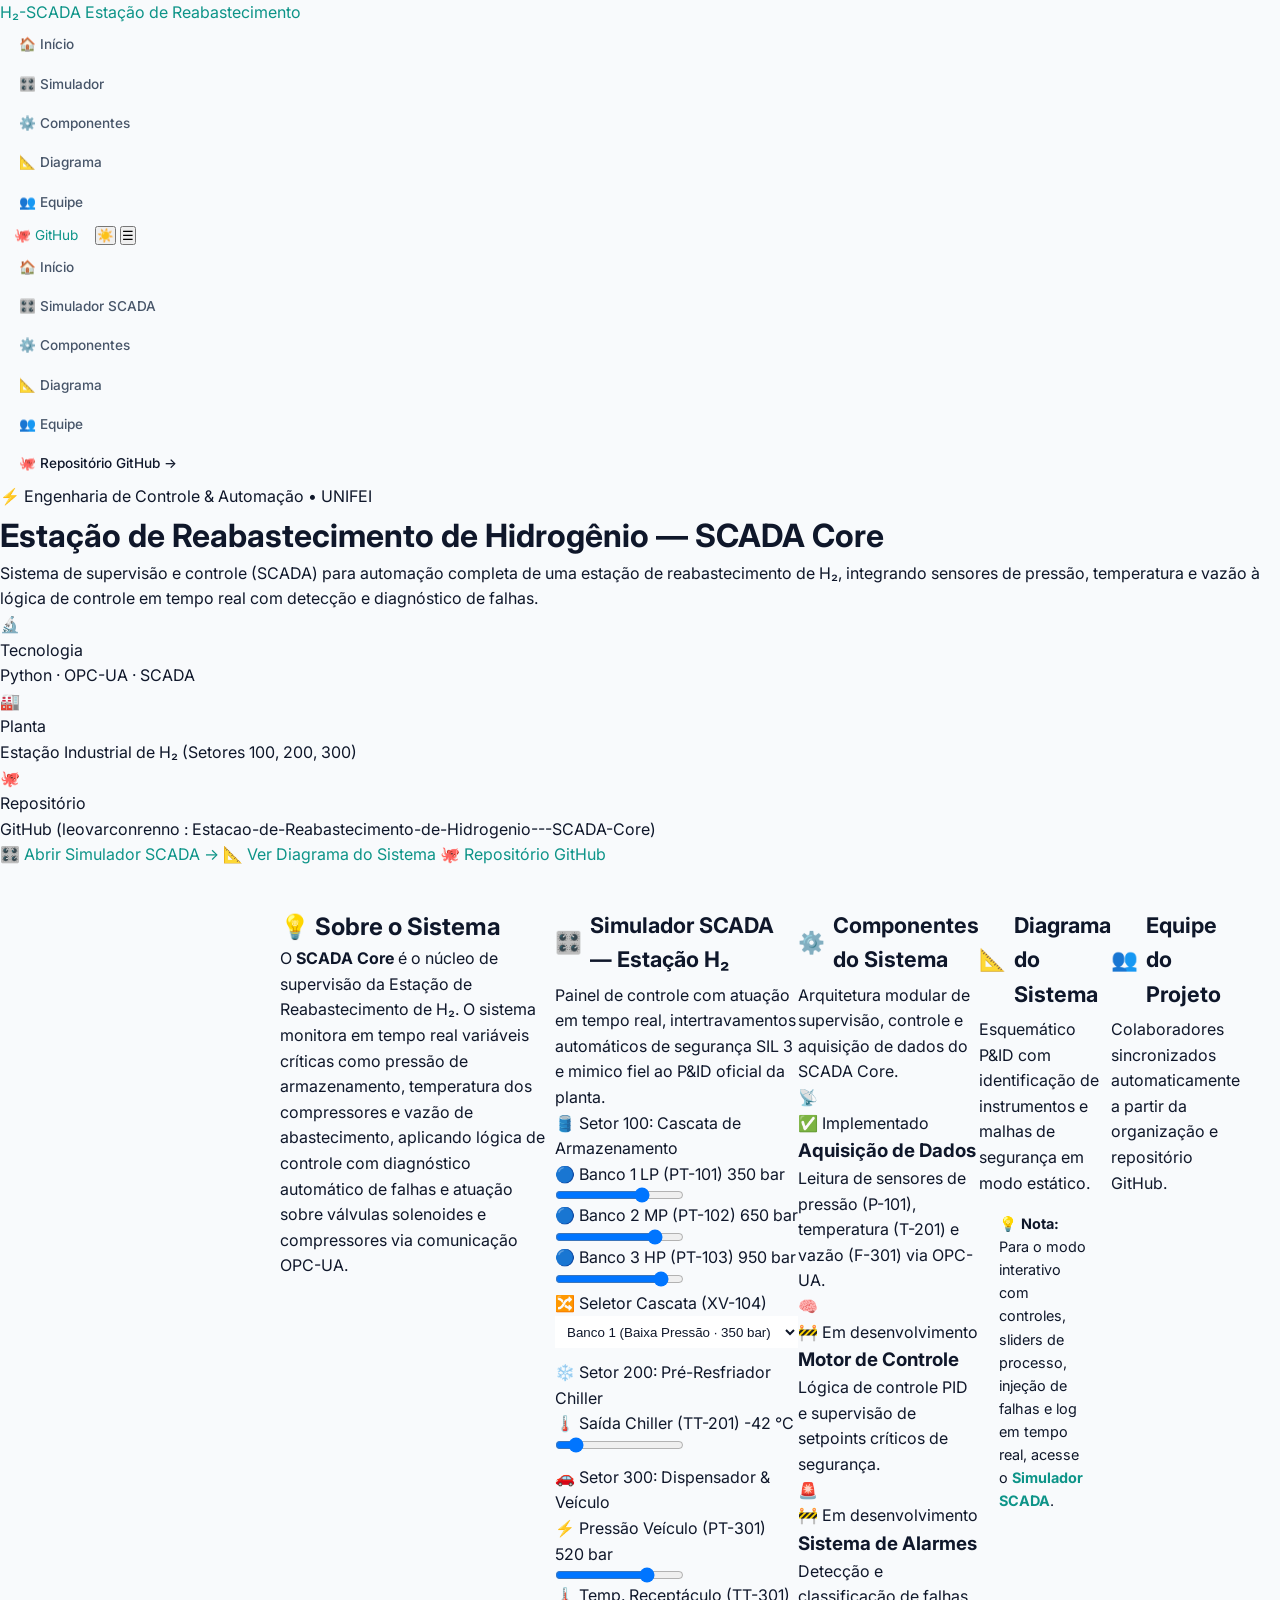
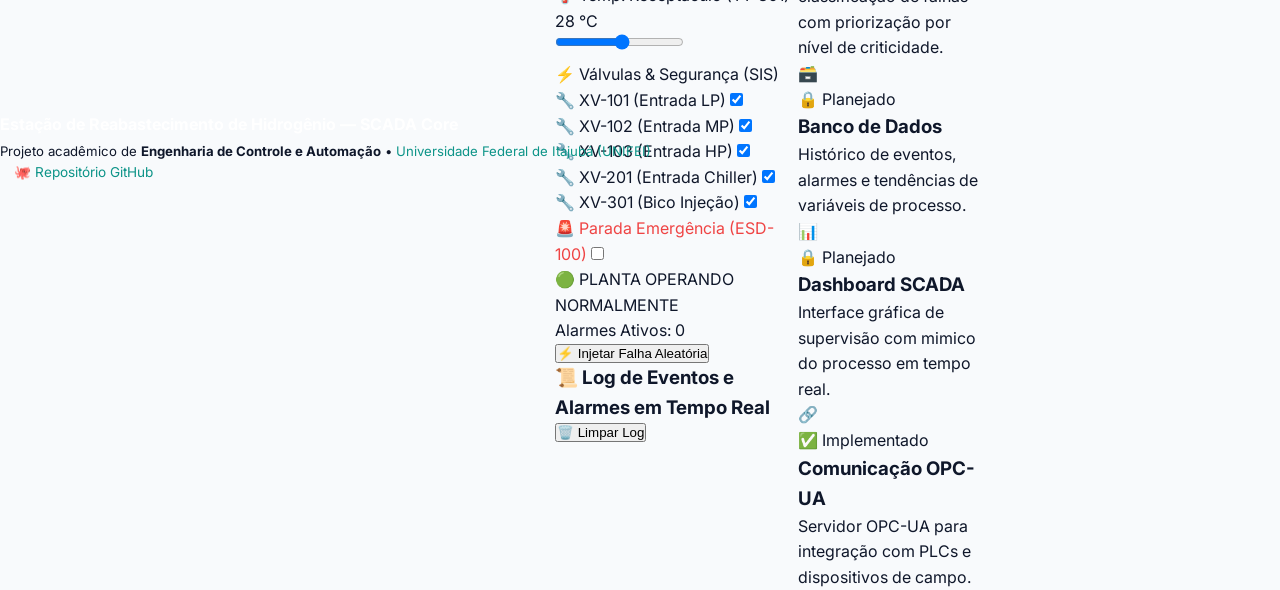
==== index.html @ e542b9d0 "doc para assets" ====
<!assetsTYPE html>
<html lang="pt-BR" data-theme="dark">
<head>
  <meta charset="UTF-8">
  <meta name="viewport" content="width=device-width, initial-scale=1.0">
  <meta name="description" content="Estação de Reabastecimento de Hidrogênio — SCADA Core. Sistema de supervisão e controle em tempo real para automação de plantas industriais de H₂. Engenharia de Controle e Automação • UNIFEI.">
  <meta name="author" content="Automatica-Reabastecimento-H2-SCADA">
  <meta property="og:title" content="Estação de Reabastecimento de Hidrogênio — SCADA Core">
  <meta property="og:description" content="Landing page e simulador interativo SCADA Core para Estação de Reabastecimento de H₂. UNIFEI.">
  <meta property="og:type" content="website">
  <link rel="icon" type="image/x-icon" href="assets/images/favicon.ico">

  <title>Estação de Reabastecimento de Hidrogênio — SCADA Core</title>

  <!-- Google Fonts: Inter & JetBrains Mono -->
  <link rel="preconnect" href="https://fonts.googleapis.com">
  <link rel="preconnect" href="https://fonts.gstatic.com" crossorigin>
  <link href="https://fonts.googleapis.com/css2?family=Inter:wght@400;500;600;700;800&family=JetBrains+Mono:wght@400;500;600;700;800&display=swap" rel="stylesheet">

  <!-- Folha de Estilos Customizada -->
  <link rel="stylesheet" href="assets/css/styles.css">
</head>
<body>

  <!-- ====================================================================
       1. NAVBAR
       ==================================================================== -->
  <nav class="navbar" role="navigation" aria-label="Navegação Principal">
    <div class="container nav-container">
      
      <!-- Marca / Logo -->
      <a href="#hero" class="nav-brand">
        <span class="scada-badge">H₂-SCADA</span>
        <span class="nav-brand-title">Estação de Reabastecimento</span>
      </a>

      <!-- Links de Navegação Desktop -->
      <ul class="nav-links">
        <li><a href="#hero" class="nav-link">🏠 Início</a></li>
        <li><a href="#simulador" class="nav-link">🎛️ Simulador</a></li>
        <li><a href="#componentes" class="nav-link">⚙️ Componentes</a></li>
        <li><a href="#diagrama" class="nav-link">📐 Diagrama</a></li>
        <li><a href="#equipe" class="nav-link">👥 Equipe</a></li>
      </ul>

      <!-- Ações: Link GitHub + Toggle Tema + Botão Mobile -->
      <div class="nav-actions">
        <a href="https://github.com/leovarconrenno/Estacao-de-Reabastecimento-de-Hidrogenio---SCADA-Core" target="_blank" rel="noopener noreferrer" class="btn btn-outline" style="padding: 0.4rem 0.85rem; font-size: 0.85rem;" title="Repositório no GitHub">
          🐙 GitHub
        </a>
        <button class="theme-toggle" type="button" aria-label="Alternar tema claro/escuro">☀️</button>
        <button class="hamburger-btn" id="hamburger-btn" type="button" aria-label="Menu mobile" aria-expanded="false">☰</button>
      </div>

    </div>

    <!-- Menu Dropdown Mobile -->
    <div class="mobile-nav-menu" id="mobile-nav-menu">
      <a href="#hero" class="nav-link">🏠 Início</a>
      <a href="#simulador" class="nav-link">🎛️ Simulador SCADA</a>
      <a href="#componentes" class="nav-link">⚙️ Componentes</a>
      <a href="#diagrama" class="nav-link">📐 Diagrama</a>
      <a href="#equipe" class="nav-link">👥 Equipe</a>
      <a href="https://github.com/leovarconrenno/Estacao-de-Reabastecimento-de-Hidrogenio---SCADA-Core" target="_blank" rel="noopener noreferrer" class="nav-link" style="color: var(--primary-light);">
        🐙 Repositório GitHub &rarr;
      </a>
    </div>
  </nav>


  <!-- ====================================================================
       2. HERO SECTION
       ==================================================================== -->
  <header class="hero-section" id="hero">
    <div class="container hero-container">
      
      <div class="hero-tagline">
        <span>⚡</span> Engenharia de Controle &amp; Automação • UNIFEI
      </div>

      <h1 class="hero-title">Estação de Reabastecimento de Hidrogênio — SCADA Core</h1>

      <p class="hero-subtitle">
        Sistema de supervisão e controle (SCADA) para automação completa de uma estação de reabastecimento de H₂, integrando sensores de pressão, temperatura e vazão à lógica de controle em tempo real com detecção e diagnóstico de falhas.
      </p>

      <!-- Meta-Items do Projeto -->
      <div class="hero-meta">
        <div class="meta-item">
          <span class="meta-icon">🔬</span>
          <div>
            <div class="meta-label">Tecnologia</div>
            <div class="meta-value">Python · OPC-UA · SCADA</div>
          </div>
        </div>

        <div class="meta-item">
          <span class="meta-icon">🏭</span>
          <div>
            <div class="meta-label">Planta</div>
            <div class="meta-value">Estação Industrial de H₂ (Setores 100, 200, 300)</div>
          </div>
        </div>

        <div class="meta-item">
          <span class="meta-icon">🐙</span>
          <div>
            <div class="meta-label">Repositório</div>
            <div class="meta-value">GitHub (leovarconrenno : Estacao-de-Reabastecimento-de-Hidrogenio---SCADA-Core)</div>
          </div>
        </div>
      </div>

      <!-- Botões de Ação -->
      <div class="hero-actions">
        <a href="#simulador" class="btn btn-primary">
          🎛️ Abrir Simulador SCADA &rarr;
        </a>
        <a href="#diagrama" class="btn btn-outline">
          📐 Ver Diagrama do Sistema
        </a>
        <a href="https://github.com/leovarconrenno/Estacao-de-Reabastecimento-de-Hidrogenio---SCADA-Core" target="_blank" rel="noopener noreferrer" class="btn btn-outline">
          🐙 Repositório GitHub
        </a>
      </div>

    </div>
  </header>


  <!-- ====================================================================
       3. MAIN CONTENT
       ==================================================================== -->
  <main class="container main-content" role="main">

    <!-- SEÇÃO 1: CALLOUT DE VISÃO GERAL -->
    <section class="callout callout-info">
      <h2 class="callout-title">
        <span>💡</span> Sobre o Sistema
      </h2>
      <p class="callout-text">
        O <strong>SCADA Core</strong> é o núcleo de supervisão da Estação de Reabastecimento de H₂. O sistema monitora em tempo real variáveis críticas como pressão de armazenamento, temperatura dos compressores e vazão de abastecimento, aplicando lógica de controle com diagnóstico automático de falhas e atuação sobre válvulas solenoides e compressores via comunicação OPC-UA.
      </p>
    </section>


    <!-- SEÇÃO 2: SIMULADOR SCADA INTERATIVO -->
    <section id="simulador" class="simulator-section">
      <div class="section-header">
        <h2 class="section-title">
          <span>🎛️</span> Simulador SCADA — Estação H₂
        </h2>
        <p class="section-subtitle">
          Painel de controle com atuação em tempo real, intertravamentos automáticos de segurança SIL 3 e mimico fiel ao P&amp;ID oficial da planta.
        </p>
      </div>

      <div class="simulator-card">
        <div class="simulator-layout">

          <!-- Painel Esquerdo: Controles & Sliders -->
          <div class="sim-controls">
            
            <!-- Grupo: Setor 100 - Armazenamento -->
            <div class="sim-group-title">🛢️ Setor 100: Cascata de Armazenamento</div>

            <!-- Slider PT-101 -->
            <div class="slider-group">
              <div class="slider-header">
                <span>🔵 Banco 1 LP (PT-101)</span>
                <span class="slider-val-badge val-normal" id="val-badge-pt101">350 bar</span>
              </div>
              <input type="range" min="0" max="500" value="350" class="custom-range" id="slider-pt101" aria-label="Pressão PT-101">
            </div>

            <!-- Slider PT-102 -->
            <div class="slider-group">
              <div class="slider-header">
                <span>🔵 Banco 2 MP (PT-102)</span>
                <span class="slider-val-badge val-normal" id="val-badge-pt102">650 bar</span>
              </div>
              <input type="range" min="0" max="800" value="650" class="custom-range" id="slider-pt102" aria-label="Pressão PT-102">
            </div>

            <!-- Slider PT-103 -->
            <div class="slider-group">
              <div class="slider-header">
                <span>🔵 Banco 3 HP (PT-103)</span>
                <span class="slider-val-badge val-normal" id="val-badge-pt103">950 bar</span>
              </div>
              <input type="range" min="0" max="1100" value="950" class="custom-range" id="slider-pt103" aria-label="Pressão PT-103">
            </div>

            <!-- Seletor de Cascata XV-104 -->
            <div class="slider-group" style="margin-top: 0.25rem;">
              <div class="slider-header">
                <span>🔀 Seletor Cascata (XV-104)</span>
              </div>
              <select id="select-cascade" class="custom-range" style="height: 32px; padding: 0 0.5rem; background: var(--bg-card); color: var(--text-main); border: 1px solid var(--border-color); border-radius: var(--radius-sm);">
                <option value="LP">Banco 1 (Baixa Pressão · 350 bar)</option>
                <option value="MP">Banco 2 (Média Pressão · 700 bar)</option>
                <option value="HP">Banco 3 (Alta Pressão · 1000 bar)</option>
              </select>
            </div>

            <!-- Grupo: Setor 200 - Condicionamento -->
            <div class="sim-group-title" style="margin-top: 0.75rem;">❄️ Setor 200: Pré-Resfriador Chiller</div>

            <div class="slider-group">
              <div class="slider-header">
                <span>🌡️ Saída Chiller (TT-201)</span>
                <span class="slider-val-badge val-normal" id="val-badge-tt201">-42 °C</span>
              </div>
              <input type="range" min="-50" max="20" value="-42" class="custom-range" id="slider-tt201" aria-label="Temperatura TT-201">
            </div>

            <!-- Grupo: Setor 300 - Dispensador e Veículo -->
            <div class="sim-group-title" style="margin-top: 0.75rem;">🚗 Setor 300: Dispensador &amp; Veículo</div>

            <div class="slider-group">
              <div class="slider-header">
                <span>⚡ Pressão Veículo (PT-301)</span>
                <span class="slider-val-badge" id="val-badge-pt301">520 bar</span>
              </div>
              <input type="range" min="0" max="700" value="520" class="custom-range" id="slider-pt301" aria-label="Pressão PT-301">
            </div>

            <div class="slider-group">
              <div class="slider-header">
                <span>🌡️ Temp. Receptáculo (TT-301)</span>
                <span class="slider-val-badge val-normal" id="val-badge-tt301">28 °C</span>
              </div>
              <input type="range" min="-40" max="90" value="28" class="custom-range" id="slider-tt301" aria-label="Temperatura TT-301">
            </div>

            <!-- Toggles de Válvulas e Segurança -->
            <div class="sim-group-title" style="margin-top: 0.75rem;">⚡ Válvulas &amp; Segurança (SIS)</div>

            <div class="toggles-list">
              <div class="toggle-item">
                <span>🔧 XV-101 (Entrada LP)</span>
                <label class="switch-label">
                  <input type="checkbox" id="toggle-xv101" checked>
                  <span class="slider-switch"></span>
                </label>
              </div>

              <div class="toggle-item">
                <span>🔧 XV-102 (Entrada MP)</span>
                <label class="switch-label">
                  <input type="checkbox" id="toggle-xv102" checked>
                  <span class="slider-switch"></span>
                </label>
              </div>

              <div class="toggle-item">
                <span>🔧 XV-103 (Entrada HP)</span>
                <label class="switch-label">
                  <input type="checkbox" id="toggle-xv103" checked>
                  <span class="slider-switch"></span>
                </label>
              </div>

              <div class="toggle-item">
                <span>🔧 XV-201 (Entrada Chiller)</span>
                <label class="switch-label">
                  <input type="checkbox" id="toggle-xv201" checked>
                  <span class="slider-switch"></span>
                </label>
              </div>

              <div class="toggle-item">
                <span>🔧 XV-301 (Bico Injeção)</span>
                <label class="switch-label">
                  <input type="checkbox" id="toggle-xv301" checked>
                  <span class="slider-switch"></span>
                </label>
              </div>

              <div class="toggle-item" style="color: #ef4444;">
                <span>🚨 Parada Emergência (ESD-100)</span>
                <label class="switch-label">
                  <input type="checkbox" id="toggle-esd">
                  <span class="slider-switch" style="background-color: #334155;"></span>
                </label>
              </div>
            </div>

            <!-- Status Geral e Injeção de Falhas -->
            <div class="sim-status-box">
              <div class="sim-status-banner status-ok" id="sim-status-banner">
                🟢 PLANTA OPERANDO NORMALMENTE
              </div>
              <div class="alarm-count-badge" id="sim-alarm-counter">Alarmes Ativos: 0</div>
              <button type="button" class="btn-fault" id="btn-inject-fault">
                ⚡ Injetar Falha Aleatória
              </button>
            </div>

          </div>

          <!-- Painel Direito: Mimico do Processo Oficial (SVG) -->
          <div class="sim-mimic-container" id="sim-diagram-viewport">
            <!-- O SVG oficial será carregado dinamicamente via assets/diagrama.svg -->
          </div>

        </div>

        <!-- Log de Alarmes e Eventos em Tempo Real -->
        <div class="alarm-log-wrap">
          <div class="alarm-log-header">
            <h3 class="alarm-log-title">
              <span>📜</span> Log de Eventos e Alarmes em Tempo Real
            </h3>
            <button type="button" class="btn-clear-log" id="btn-clear-log">
              🗑️ Limpar Log
            </button>
          </div>
          <div class="alarm-log-box" id="alarm-log-box" aria-live="polite">
            <!-- Entradas adicionadas dinamicamente via JavaScript -->
          </div>
        </div>

      </div>
    </section>


    <!-- SEÇÃO 3: COMPONENTES DO SISTEMA -->
    <section id="componentes" class="components-section">
      <div class="section-header">
        <h2 class="section-title">
          <span>⚙️</span> Componentes do Sistema
        </h2>
        <p class="section-subtitle">
          Arquitetura modular de supervisão, controle e aquisição de dados do SCADA Core.
        </p>
      </div>

      <div class="cards-grid">
        
        <!-- Card 1 -->
        <div class="card">
          <div>
            <div class="card-header">
              <div class="card-icon-wrap">📡</div>
              <span class="status-badge badge-success">✅ Implementado</span>
            </div>
            <h3 class="card-title">Aquisição de Dados</h3>
            <p class="card-desc">Leitura de sensores de pressão (P-101), temperatura (T-201) e vazão (F-301) via OPC-UA.</p>
          </div>
        </div>

        <!-- Card 2 -->
        <div class="card">
          <div>
            <div class="card-header">
              <div class="card-icon-wrap">🧠</div>
              <span class="status-badge badge-warning">🚧 Em desenvolvimento</span>
            </div>
            <h3 class="card-title">Motor de Controle</h3>
            <p class="card-desc">Lógica de controle PID e supervisão de setpoints críticos de segurança.</p>
          </div>
        </div>

        <!-- Card 3 -->
        <div class="card">
          <div>
            <div class="card-header">
              <div class="card-icon-wrap">🚨</div>
              <span class="status-badge badge-warning">🚧 Em desenvolvimento</span>
            </div>
            <h3 class="card-title">Sistema de Alarmes</h3>
            <p class="card-desc">Detecção e classificação de falhas com priorização por nível de criticidade.</p>
          </div>
        </div>

        <!-- Card 4 -->
        <div class="card">
          <div>
            <div class="card-header">
              <div class="card-icon-wrap">🗃️</div>
              <span class="status-badge badge-locked">🔒 Planejado</span>
            </div>
            <h3 class="card-title">Banco de Dados</h3>
            <p class="card-desc">Histórico de eventos, alarmes e tendências de variáveis de processo.</p>
          </div>
        </div>

        <!-- Card 5 -->
        <div class="card">
          <div>
            <div class="card-header">
              <div class="card-icon-wrap">📊</div>
              <span class="status-badge badge-locked">🔒 Planejado</span>
            </div>
            <h3 class="card-title">Dashboard SCADA</h3>
            <p class="card-desc">Interface gráfica de supervisão com mimico do processo em tempo real.</p>
          </div>
        </div>

        <!-- Card 6 -->
        <div class="card">
          <div>
            <div class="card-header">
              <div class="card-icon-wrap">🔗</div>
              <span class="status-badge badge-success">✅ Implementado</span>
            </div>
            <h3 class="card-title">Comunicação OPC-UA</h3>
            <p class="card-desc">Servidor OPC-UA para integração com PLCs e dispositivos de campo.</p>
          </div>
        </div>

      </div>
    </section>


    <!-- SEÇÃO 4: DIAGRAMA COM TOOLTIP (MODO LEITURA) -->
    <section id="diagrama" class="diagram-section">
      <div class="section-header">
        <h2 class="section-title">
          <span>📐</span> Diagrama do Sistema
        </h2>
        <p class="section-subtitle">
          Esquemático P&amp;ID com identificação de instrumentos e malhas de segurança em modo estático.
        </p>
      </div>

      <div class="diagram-reading-card">
        <div class="diagram-viewport-static" id="diagrama-static-viewport">
          <!-- O SVG oficial será carregado dinamicamente via assets/diagrama.svg -->
        </div>

        <div class="callout callout-info" style="margin: 0; padding: 1rem 1.25rem;">
          <p class="callout-text" style="font-size: 0.9rem;">
            💡 <strong>Nota:</strong> Para o modo interativo com controles, sliders de processo, injeção de falhas e log em tempo real, acesse o <a href="#simulador" style="font-weight: 700;">Simulador SCADA</a>.
          </p>
        </div>
      </div>
    </section>


    <!-- SEÇÃO 5: EQUIPE DO PROJETO (GITHUB CONTRIBUTORS API) -->
    <section id="equipe" class="team-section">
      <div class="section-header">
        <h2 class="section-title">
          <span>👥</span> Equipe do Projeto
        </h2>
        <p class="section-subtitle">
          Colaboradores sincronizados automaticamente a partir da organização e repositório GitHub.
        </p>
      </div>

      <div class="team-contributors-grid" id="team-contributors-grid" aria-live="polite">
        <!-- Renderizado dinamicamente via main.js -->
      </div>
    </section>

  </main>


  <!-- ====================================================================
       4. FOOTER
       ==================================================================== -->
  <footer class="footer">
    <div class="container footer-content">
      <div>
        <p style="font-weight: 700; color: #ffffff; margin-bottom: 0.25rem;">
          Estação de Reabastecimento de Hidrogênio — SCADA Core
        </p>
        <p style="font-size: 0.825rem;">
          Projeto acadêmico de <strong>Engenharia de Controle e Automação</strong> • <a href="https://unifei.edu.br" target="_blank" rel="noopener noreferrer">Universidade Federal de Itajubá (UNIFEI)</a>
        </p>
      </div>

      <div>
        <a href="https://github.com/leovarconrenno/Estacao-de-Reabastecimento-de-Hidrogenio---SCADA-Core" target="_blank" rel="noopener noreferrer" class="btn btn-outline" style="padding: 0.4rem 0.85rem; font-size: 0.85rem;">
          🐙 Repositório GitHub
        </a>
      </div>
    </div>
  </footer>


  <!-- Tooltip Flutuante para os Sensores -->
  <div id="custom-tooltip" class="custom-tooltip" role="tooltip" aria-hidden="true"></div>

  <!-- Script Principal -->
  <script src="assets/js/main.js"></script>
</body>
</html>
---- assets/css/styles.css ----
/* ==========================================================================
   H2-SCADA Documentation Landing Page Stylesheet
   Layout: TOPBAR (navbar) + SIDEBAR (índice estreito ~230px) + CONTEÚDO PRINCIPAL
   ========================================================================== */

/* --------------------------------------------------------------------------
   1. Variáveis Globais de Cores e Temas (Dark / Light)
   -------------------------------------------------------------------------- */
:root {
  --font-sans: 'Inter', -apple-system, BlinkMacSystemFont, 'Segoe UI', Roboto, Oxygen, Ubuntu, Cantarell, sans-serif;
  --font-mono: 'JetBrains Mono', 'Fira Code', Menlo, Monaco, Consolas, monospace;

  /* Tema Escuro (Padrão) */
  --bg-primary: #0f172a;       /* Slate 900 */
  --bg-secondary: #1e293b;     /* Slate 800 */
  --bg-hover: #334155;         /* Slate 700 */
  --bg-card: #1e293b;
  --bg-card-elevated: #243248;

  --text-primary: #e2e8f0;     /* Slate 200 */
  --text-muted: #94a3b8;       /* Slate 400 */
  --text-subtle: #64748b;      /* Slate 500 */

  --accent: #2dd4bf;           /* Teal 400 */
  --accent-hover: #14b8a6;     /* Teal 500 */
  --accent-dim: rgba(45, 212, 191, 0.1);
  --accent-glow: rgba(45, 212, 191, 0.25);
  --border: #334155;
  --border-light: rgba(148, 163, 184, 0.12);

  --topbar-height: 56px;
  --sidebar-width: 240px;

  --shadow-sm: 0 1px 2px 0 rgba(0, 0, 0, 0.05);
  --shadow-md: 0 4px 16px -1px rgba(0, 0, 0, 0.3);
  --shadow-lg: 0 10px 30px -3px rgba(0, 0, 0, 0.5);
  --shadow-glow: 0 0 20px -2px rgba(45, 212, 191, 0.2);
}

/* Tema Claro */
[data-theme="light"] {
  --bg-primary: #f8fafc;       /* Slate 50 */
  --bg-secondary: #ffffff;     /* White */
  --bg-hover: #f1f5f9;         /* Slate 100 */
  --bg-card: #ffffff;
  --bg-card-elevated: #f8fafc;

  --text-primary: #0f172a;     /* Slate 900 */
  --text-muted: #475569;       /* Slate 600 */
  --text-subtle: #64748b;      /* Slate 500 */

  --accent: #0d9488;           /* Teal 600 */
  --accent-hover: #0f766e;     /* Teal 700 */
  --accent-dim: rgba(13, 148, 136, 0.1);
  --accent-glow: rgba(13, 148, 136, 0.2);
  --border: #e2e8f0;
  --border-light: rgba(148, 163, 184, 0.25);

  --shadow-sm: 0 1px 2px 0 rgba(0, 0, 0, 0.05);
  --shadow-md: 0 4px 12px -1px rgba(0, 0, 0, 0.08);
  --shadow-lg: 0 10px 25px -3px rgba(0, 0, 0, 0.1);
  --shadow-glow: 0 0 15px -1px rgba(13, 148, 136, 0.15);
}

/* --------------------------------------------------------------------------
   2. Reset e Estilos Globais
   -------------------------------------------------------------------------- */
*, *::before, *::after {
  box-sizing: border-box;
  margin: 0;
  padding: 0;
}

html {
  scroll-behavior: smooth;
  font-size: 16px;
}

body {
  font-family: var(--font-sans);
  background-color: var(--bg-primary);
  color: var(--text-primary);
  line-height: 1.6;
  -webkit-font-smoothing: antialiased;
  -moz-osx-font-smoothing: grayscale;
  min-height: 100vh;
  display: flex;
  flex-direction: column;
  transition: background-color 0.2s ease, color 0.2s ease;
}

a {
  color: var(--accent);
  text-decoration: none;
  transition: all 0.2s ease;
}

a:hover {
  color: var(--accent-hover);
}

/* --------------------------------------------------------------------------
   3. TOPBAR (Navbar Horizontal no Topo)
   -------------------------------------------------------------------------- */
.topbar {
  position: fixed;
  top: 0;
  left: 0;
  right: 0;
  height: var(--topbar-height);
  background-color: var(--bg-primary);
  border-bottom: 1px solid var(--border);
  display: flex;
  align-items: center;
  justify-content: space-between;
  padding: 0 1.25rem;
  z-index: 100;
  backdrop-filter: blur(8px);
  -webkit-backdrop-filter: blur(8px);
}

.topbar-left {
  display: flex;
  align-items: center;
  gap: 0.85rem;
}

.brand-badge {
  font-family: var(--font-mono);
  font-size: 0.825rem;
  font-weight: 700;
  color: var(--accent);
  background-color: var(--accent-dim);
  border: 1px solid var(--accent);
  padding: 0.2rem 0.6rem;
  border-radius: 9999px;
  letter-spacing: 0.05em;
  box-shadow: 0 0 10px rgba(45, 212, 191, 0.15);
}

.brand-title {
  font-size: 0.95rem;
  font-weight: 700;
  color: var(--text-primary);
  letter-spacing: -0.01em;
}

.brand-title .unifei-tag {
  font-size: 0.75rem;
  font-weight: 500;
  color: var(--text-muted);
  margin-left: 0.4rem;
}

.topbar-right {
  display: flex;
  align-items: center;
  gap: 0.75rem;
}

.nav-github-link {
  display: inline-flex;
  align-items: center;
  gap: 0.45rem;
  font-size: 0.85rem;
  font-weight: 600;
  color: var(--text-primary);
  background-color: var(--bg-secondary);
  border: 1px solid var(--border);
  padding: 0.35rem 0.8rem;
  border-radius: 6px;
  transition: all 0.2s ease;
}

.nav-github-link:hover {
  background-color: var(--bg-hover);
  border-color: var(--accent);
  color: var(--accent);
}

.theme-toggle-btn {
  background: var(--bg-secondary);
  border: 1px solid var(--border);
  color: var(--text-primary);
  width: 2.25rem;
  height: 2.25rem;
  border-radius: 6px;
  cursor: pointer;
  display: inline-flex;
  align-items: center;
  justify-content: center;
  font-size: 1rem;
  transition: all 0.2s ease;
}

.theme-toggle-btn:hover {
  border-color: var(--accent);
  background-color: var(--bg-hover);
}

.mobile-toggle-btn {
  display: none;
  background: var(--bg-secondary);
  border: 1px solid var(--border);
  color: var(--text-primary);
  width: 2.25rem;
  height: 2.25rem;
  border-radius: 6px;
  cursor: pointer;
  align-items: center;
  justify-content: center;
  font-size: 1.1rem;
}

/* --------------------------------------------------------------------------
   4. LAYOUT PRINCIPAL: SIDEBAR + CONTEÚDO
   -------------------------------------------------------------------------- */
.app-container {
  display: flex;
  margin-top: var(--topbar-height);
  min-height: calc(100vh - var(--topbar-height));
  position: relative;
}

/* --------------------------------------------------------------------------
   5. SIDEBAR (Índice Estreito à Esquerda ~240px)
   -------------------------------------------------------------------------- */
.sidebar {
  width: var(--sidebar-width);
  background-color: var(--bg-secondary);
  border-right: 1px solid var(--border);
  position: fixed;
  top: var(--topbar-height);
  bottom: 0;
  left: 0;
  overflow-y: auto;
  padding: 1.25rem 0;
  z-index: 40;
  display: flex;
  flex-direction: column;
  transition: transform 0.25s ease, background-color 0.2s ease;
}

.sidebar-nav {
  display: flex;
  flex-direction: column;
  gap: 0.5rem;
  width: 100%;
}

.nav-group {
  list-style: none;
  display: flex;
  flex-direction: column;
  gap: 0.15rem;
  padding: 0;
  margin: 0;
}

.nav-item {
  width: 100%;
}

.nav-link {
  display: flex;
  align-items: center;
  gap: 0.6rem;
  padding: 0.55rem 1rem;
  color: var(--text-muted);
  font-size: 0.85rem;
  font-weight: 500;
  text-decoration: none;
  border-left: 3px solid transparent;
  transition: all 0.2s ease;
  user-select: none;
}

.nav-link:hover {
  background-color: var(--bg-hover);
  color: var(--text-primary);
}

.nav-link.active {
  background-color: var(--accent-dim);
  border-left-color: var(--accent);
  color: var(--accent);
  font-weight: 600;
}

.sidebar-divider {
  height: 1px;
  background-color: var(--border);
  margin: 0.75rem 1rem;
  opacity: 0.6;
}

/* Seção Colapsável de Aulas */
.nav-collapsible {
  display: flex;
  flex-direction: column;
}

.collapsible-header {
  width: 100%;
  display: flex;
  align-items: center;
  justify-content: space-between;
  padding: 0.55rem 1rem;
  background: transparent;
  border: none;
  color: var(--text-primary);
  font-family: var(--font-sans);
  font-size: 0.85rem;
  font-weight: 700;
  text-align: left;
  cursor: pointer;
  transition: color 0.2s ease;
}

.collapsible-header:hover {
  color: var(--accent);
}

.collapsible-chevron {
  transition: transform 0.2s ease;
  color: var(--text-subtle);
}

.collapsible-header[aria-expanded="false"] .collapsible-chevron {
  transform: rotate(-90deg);
}

.nav-group-aulas {
  list-style: none;
  display: flex;
  flex-direction: column;
  gap: 0.15rem;
  padding-left: 0.5rem;
  transition: max-height 0.25s ease, opacity 0.2s ease;
  max-height: 500px;
  opacity: 1;
}

.nav-group-aulas.is-collapsed {
  max-height: 0;
  overflow: hidden;
  opacity: 0;
}

.nav-link-aula {
  font-family: var(--font-mono);
  font-size: 0.775rem;
  padding: 0.45rem 0.85rem;
}

/* --------------------------------------------------------------------------
   6. CONTEÚDO PRINCIPAL (Área Scrollável)
   -------------------------------------------------------------------------- */
.main-content {
  margin-left: var(--sidebar-width);
  flex: 1;
  padding: 2.5rem 2.5rem 4rem;
  min-height: calc(100vh - var(--topbar-height));
  display: flex;
  justify-content: center;
}

.main-content-inner {
  width: 100%;
  max-width: 960px;
}

.page-header {
  margin-bottom: 2rem;
  padding-bottom: 1.5rem;
  border-bottom: 1px solid var(--border);
}

.badge-tag {
  display: inline-block;
  font-family: var(--font-mono);
  font-size: 0.75rem;
  font-weight: 700;
  color: var(--accent);
  background-color: var(--accent-dim);
  border: 1px solid var(--accent);
  padding: 0.2rem 0.6rem;
  border-radius: 4px;
  margin-bottom: 0.75rem;
  letter-spacing: 0.04em;
}

.page-title {
  font-size: 1.85rem;
  font-weight: 800;
  letter-spacing: -0.025em;
  color: var(--text-primary);
  line-height: 1.25;
  margin-bottom: 0.5rem;
}

.page-subtitle {
  font-size: 1rem;
  color: var(--text-muted);
  line-height: 1.6;
}

.content-section {
  margin-bottom: 3.5rem;
}

.section-title-wrap {
  margin-bottom: 1.25rem;
}

.section-title {
  font-size: 1.35rem;
  font-weight: 700;
  color: var(--text-primary);
  display: flex;
  align-items: center;
  gap: 0.5rem;
  margin-bottom: 0.35rem;
}

.section-title .icon {
  font-size: 1.2rem;
}

.section-desc {
  font-size: 0.925rem;
  color: var(--text-muted);
  line-height: 1.6;
}

/* --------------------------------------------------------------------------
   7. BLOCO 1: DIAGRAMA INTERATIVO (Draw.io / SVG) & LEGENDA
   -------------------------------------------------------------------------- */
.diagram-card {
  background-color: var(--bg-card);
  border: 1px solid var(--border);
  border-radius: 12px;
  padding: 1.25rem;
  box-shadow: var(--shadow-md);
  position: relative;
  overflow: hidden;
  transition: all 0.2s ease;
}

.diagram-card:hover {
  border-color: var(--accent);
  box-shadow: var(--shadow-glow);
}

.diagram-viewport {
  width: 100%;
  display: flex;
  align-items: center;
  justify-content: center;
}

.diagram-viewport svg {
  width: 100%;
  height: auto;
  max-height: 520px;
  display: block;
}

/* Legenda do Diagrama */
.diagram-legend {
  display: flex;
  flex-wrap: wrap;
  gap: 1rem 1.5rem;
  margin-bottom: 1rem;
  font-size: 0.8rem;
  color: var(--text-muted);
  font-weight: 500;
}

.legend-item {
  display: flex;
  align-items: center;
  gap: 0.45rem;
}

.legend-dot {
  width: 10px;
  height: 10px;
  border-radius: 50%;
  flex-shrink: 0;
}

.dot-teal { background-color: #2dd4bf; box-shadow: 0 0 6px rgba(45, 212, 191, 0.4); }
.dot-blue { background-color: #38bdf8; box-shadow: 0 0 6px rgba(56, 189, 248, 0.4); }
.dot-amber { background-color: #f59e0b; box-shadow: 0 0 6px rgba(245, 158, 11, 0.4); }
.dot-red { background-color: #ef4444; box-shadow: 0 0 6px rgba(239, 68, 68, 0.4); }

/* Estilos de Nós Interativos no SVG */
.interactive-node {
  cursor: pointer;
  transition: transform 0.2s ease, filter 0.2s ease;
  outline: none;
}

.interactive-node:hover,
.interactive-node:focus {
  filter: drop-shadow(0 0 8px #2dd4bf);
}

/* --------------------------------------------------------------------------
   8. TOOLTIP FLUTUANTE CUSTOMIZADO (Seguindo o Cursor)
   -------------------------------------------------------------------------- */
.custom-diagram-tooltip {
  position: fixed;
  z-index: 1000;
  pointer-events: none;
  background-color: rgba(15, 23, 42, 0.95);
  border: 1px solid var(--accent);
  color: var(--text-primary);
  border-radius: 8px;
  padding: 0.75rem 1rem;
  font-size: 0.825rem;
  line-height: 1.5;
  box-shadow: var(--shadow-lg), 0 0 15px rgba(45, 212, 191, 0.25);
  backdrop-filter: blur(8px);
  -webkit-backdrop-filter: blur(8px);
  max-width: 320px;
  opacity: 0;
  visibility: hidden;
  transition: opacity 0.15s ease, visibility 0.15s ease;
}

.custom-diagram-tooltip.is-visible {
  opacity: 1;
  visibility: visible;
}

.tooltip-header {
  font-family: var(--font-mono);
  font-weight: 700;
  color: var(--accent);
  margin-bottom: 0.35rem;
  font-size: 0.85rem;
  border-bottom: 1px solid rgba(45, 212, 191, 0.2);
  padding-bottom: 0.25rem;
}

.tooltip-body {
  list-style: none;
  padding: 0;
  margin: 0;
  color: var(--text-muted);
  display: flex;
  flex-direction: column;
  gap: 0.2rem;
}

.tooltip-body li {
  font-size: 0.775rem;
}

/* --------------------------------------------------------------------------
   9. BLOCO 2: EQUIPE / MEMBROS GITHUB API & SKELETON LOADING
   -------------------------------------------------------------------------- */
.contributors-grid {
  display: grid;
  grid-template-columns: repeat(auto-fill, minmax(160px, 1fr));
  gap: 1.25rem;
  margin-top: 1rem;
}

.contributor-card {
  background-color: var(--bg-card);
  border: 1px solid var(--border);
  border-radius: 12px;
  padding: 1.25rem 1rem;
  text-align: center;
  display: flex;
  flex-direction: column;
  align-items: center;
  gap: 0.75rem;
  text-decoration: none;
  box-shadow: var(--shadow-sm);
  transition: all 0.2s ease;
  position: relative;
  overflow: hidden;
}

.contributor-card:hover {
  background-color: var(--bg-hover);
  border-color: var(--accent);
  transform: translateY(-2px);
  box-shadow: var(--shadow-md), var(--shadow-glow);
}

.contributor-avatar-wrap {
  width: 64px;
  height: 64px;
  border-radius: 50%;
  padding: 2px;
  background: linear-gradient(135deg, var(--accent), #38bdf8);
  display: flex;
  align-items: center;
  justify-content: center;
}

.contributor-avatar {
  width: 100%;
  height: 100%;
  border-radius: 50%;
  object-fit: cover;
  background-color: var(--bg-primary);
}

.contributor-info {
  display: flex;
  flex-direction: column;
  align-items: center;
  gap: 0.25rem;
  width: 100%;
}

.contributor-login {
  font-size: 0.9rem;
  font-weight: 700;
  color: var(--text-primary);
  display: flex;
  align-items: center;
  gap: 0.25rem;
  word-break: break-word;
}

.external-icon {
  opacity: 0;
  color: var(--accent);
  transition: opacity 0.2s ease;
}

.contributor-card:hover .external-icon {
  opacity: 1;
}

.contributor-stats {
  font-size: 0.775rem;
  color: var(--text-muted);
}

.commit-count {
  font-family: var(--font-mono);
  font-weight: 700;
  color: var(--accent);
}

.contributor-badge {
  font-family: var(--font-mono);
  font-size: 0.65rem;
  font-weight: 700;
  padding: 0.15rem 0.5rem;
  border-radius: 9999px;
  margin-top: 0.35rem;
  letter-spacing: 0.02em;
}

.contributor-badge.top-contributor {
  background-color: rgba(245, 158, 11, 0.15);
  color: #fbbf24;
  border: 1px solid rgba(245, 158, 11, 0.4);
}

.contributor-badge.member-badge {
  background-color: var(--accent-dim);
  color: var(--accent);
  border: 1px solid var(--accent);
}

/* Skeleton Loading Animation */
.skeleton-card {
  pointer-events: none;
}

.skeleton-avatar {
  width: 64px;
  height: 64px;
  border-radius: 50%;
  background: var(--bg-hover);
  animation: pulseShimmer 1.5s infinite ease-in-out;
}

.skeleton-text {
  border-radius: 4px;
  background: var(--bg-hover);
  animation: pulseShimmer 1.5s infinite ease-in-out;
}

.skeleton-title {
  width: 70%;
  height: 14px;
}

.skeleton-subtitle {
  width: 50%;
  height: 10px;
}

@keyframes pulseShimmer {
  0% { opacity: 0.4; }
  50% { opacity: 0.8; }
  100% { opacity: 0.4; }
}

/* Fallback de Colaboradores */
.contributors-fallback-card {
  grid-column: 1 / -1;
  background-color: var(--bg-card);
  border: 1px dashed var(--border);
  border-radius: 12px;
  padding: 1.5rem;
  display: flex;
  align-items: center;
  gap: 1.25rem;
}

.fallback-icon {
  color: var(--accent);
  flex-shrink: 0;
}

.fallback-title {
  font-size: 0.95rem;
  font-weight: 700;
  color: var(--text-primary);
  margin-bottom: 0.2rem;
}

.fallback-desc {
  font-size: 0.85rem;
  color: var(--text-muted);
  margin-bottom: 0.75rem;
}

.fallback-btn {
  display: inline-flex;
  font-size: 0.85rem;
  font-weight: 600;
  color: var(--accent);
}

/* --------------------------------------------------------------------------
   10. ESTILOS DE DOCUMENTAÇÃO (Sobre e Aulas)
   -------------------------------------------------------------------------- */
.prose-body {
  display: flex;
  flex-direction: column;
  gap: 1.5rem;
}

.doc-card {
  background-color: var(--bg-card);
  border: 1px solid var(--border);
  border-radius: 12px;
  padding: 1.5rem;
  box-shadow: var(--shadow-sm);
}

.doc-section-title {
  font-size: 1.15rem;
  font-weight: 700;
  color: var(--text-primary);
  display: flex;
  align-items: center;
  gap: 0.45rem;
  margin-bottom: 0.85rem;
}

.doc-card p {
  color: var(--text-muted);
  font-size: 0.925rem;
  line-height: 1.7;
  margin-bottom: 0.75rem;
}

.doc-card p:last-child {
  margin-bottom: 0;
}

.doc-card strong {
  color: var(--text-primary);
}

.doc-bullet-list {
  list-style: none;
  padding: 0;
  margin: 0.75rem 0;
  display: flex;
  flex-direction: column;
  gap: 0.6rem;
}

.doc-bullet-list li {
  color: var(--text-muted);
  font-size: 0.9rem;
  line-height: 1.6;
  position: relative;
  padding-left: 1.25rem;
}

.doc-bullet-list li::before {
  content: '▸';
  position: absolute;
  left: 0;
  color: var(--accent);
}

/* Tabelas de Documentação */
.table-responsive {
  overflow-x: auto;
  margin: 1rem 0;
}

.doc-table {
  width: 100%;
  border-collapse: collapse;
  font-size: 0.85rem;
  text-align: left;
}

.doc-table th {
  background-color: var(--bg-primary);
  color: var(--text-primary);
  font-weight: 700;
  padding: 0.75rem 1rem;
  border-bottom: 2px solid var(--border);
}

.doc-table td {
  padding: 0.75rem 1rem;
  border-bottom: 1px solid var(--border);
  color: var(--text-muted);
}

.doc-table tr:hover td {
  background-color: var(--bg-hover);
  color: var(--text-primary);
}

.doc-table code {
  font-family: var(--font-mono);
  font-size: 0.8rem;
  background-color: var(--accent-dim);
  color: var(--accent);
  padding: 0.15rem 0.4rem;
  border-radius: 4px;
}

/* Bloco de Código */
.code-block {
  background-color: var(--bg-primary);
  border: 1px solid var(--border);
  border-left: 3px solid var(--accent);
  border-radius: 6px;
  padding: 0.85rem 1.25rem;
  font-family: var(--font-mono);
  font-size: 0.825rem;
  color: var(--text-primary);
  overflow-x: auto;
  margin: 0.75rem 0;
}

.primary-action-btn {
  display: inline-flex;
  align-items: center;
  gap: 0.5rem;
  background-color: var(--accent);
  color: #0f172a;
  font-size: 0.875rem;
  font-weight: 700;
  padding: 0.65rem 1.25rem;
  border-radius: 6px;
  text-decoration: none;
  transition: all 0.2s ease;
  box-shadow: 0 4px 12px rgba(45, 212, 191, 0.25);
}

.primary-action-btn:hover {
  background-color: var(--accent-hover);
  color: #0f172a;
  transform: translateY(-1px);
}

/* Estado de Loading e Erro */
.page-loading-spinner {
  display: flex;
  align-items: center;
  justify-content: center;
  padding: 5rem 0;
}

.spinner {
  width: 36px;
  height: 36px;
  border: 3px solid var(--border);
  border-top-color: var(--accent);
  border-radius: 50%;
  animation: spin 0.8s linear infinite;
}

@keyframes spin {
  to { transform: rotate(360deg); }
}

.page-error-card {
  background-color: var(--bg-card);
  border: 1px solid #ef4444;
  border-radius: 12px;
  padding: 2rem;
  text-align: center;
}

/* Overlay do Drawer Mobile */
.drawer-overlay {
  display: none;
  position: fixed;
  inset: 0;
  background-color: rgba(0, 0, 0, 0.6);
  backdrop-filter: blur(4px);
  -webkit-backdrop-filter: blur(4px);
  z-index: 35;
}

.drawer-overlay.is-visible {
  display: block;
}

/* --------------------------------------------------------------------------
   11. RESPONSIVIDADE (MOBILE & TABLET)
   -------------------------------------------------------------------------- */
@media (max-width: 860px) {
  .brand-title .unifei-tag {
    display: none;
  }

  .mobile-toggle-btn {
    display: inline-flex;
  }

  .sidebar {
    transform: translateX(-100%);
    box-shadow: var(--shadow-lg);
    width: 260px;
  }

  .sidebar.is-open {
    transform: translateX(0);
  }

  .main-content {
    margin-left: 0;
    padding: 1.5rem 1.25rem 3rem;
  }

  .page-title {
    font-size: 1.5rem;
  }

  .contributors-grid {
    grid-template-columns: repeat(2, 1fr);
  }
}

@media (max-width: 480px) {
  .nav-github-link span {
    display: none;
  }

  .contributors-grid {
    grid-template-columns: 1fr;
  }
}
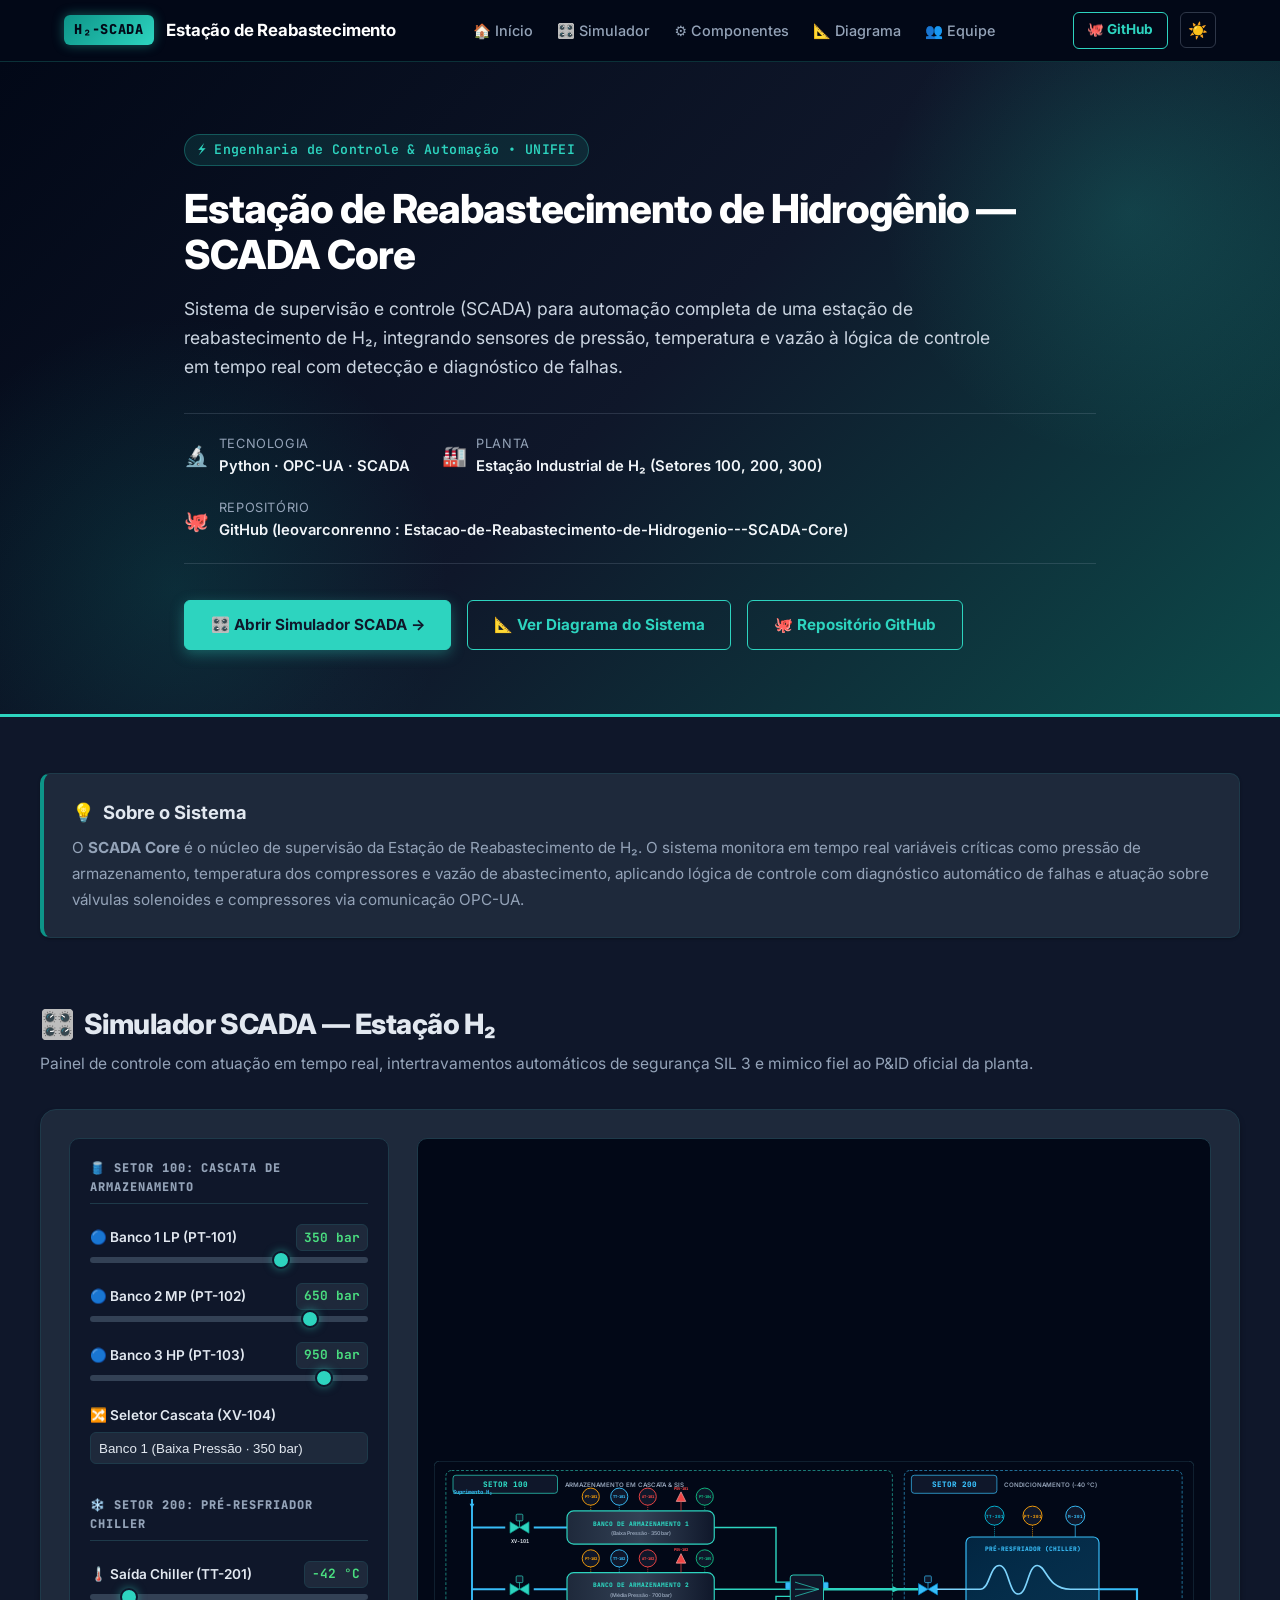
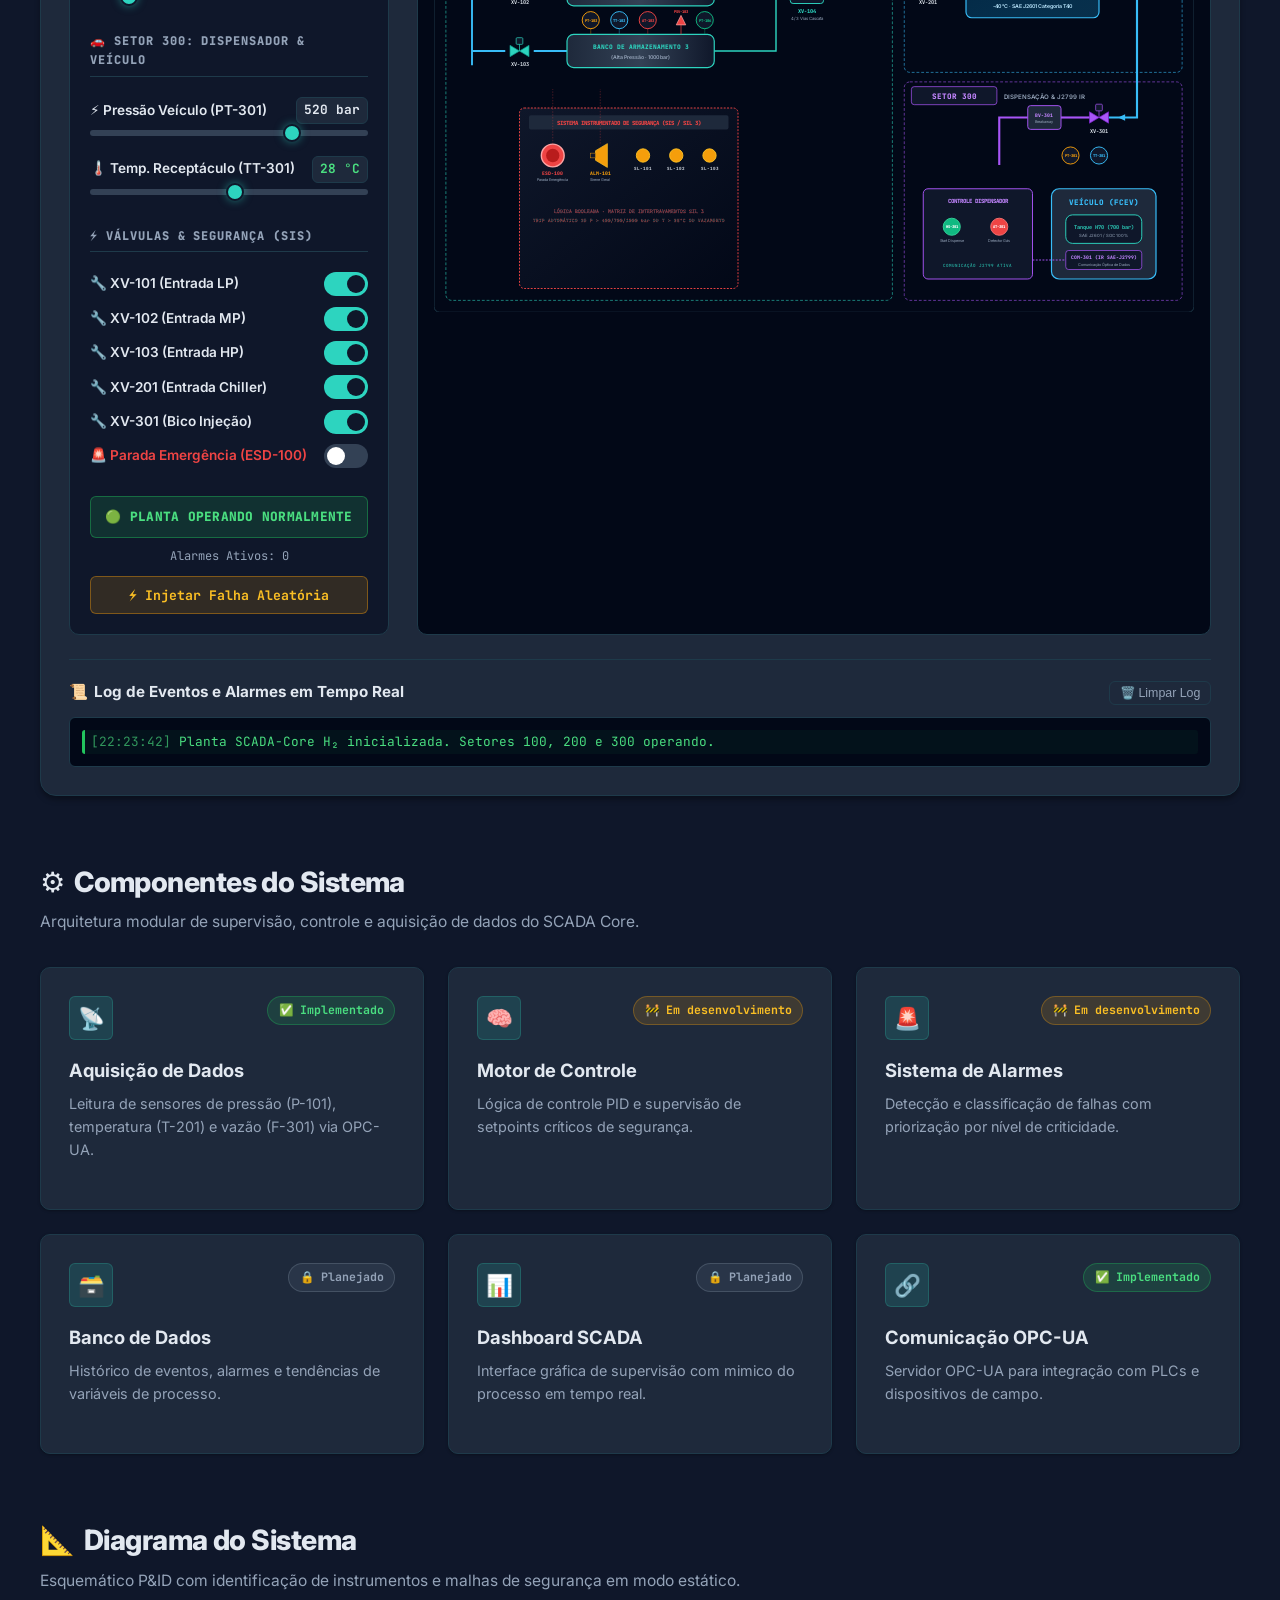
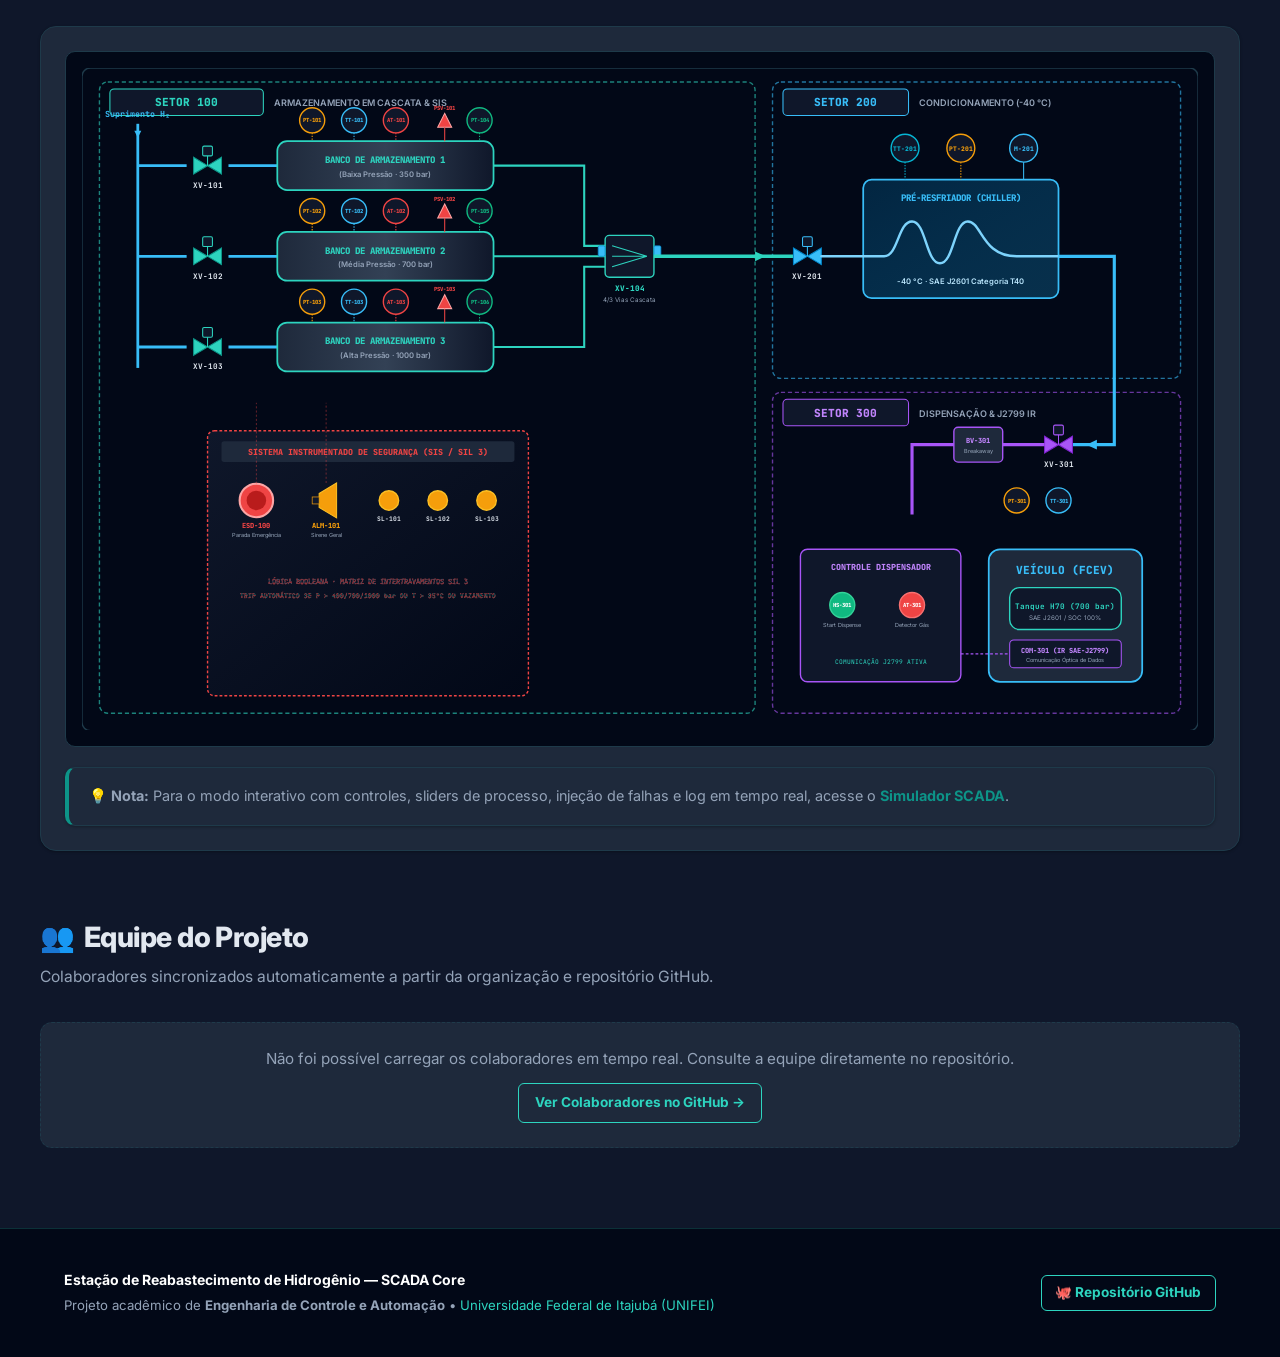
==== commit 050eee58: "correçao dos docs" ====
--- a/index.html
+++ b/index.html
@@ -1,4 +1,4 @@
-<!assetsTYPE html>
+<!assets/docTYPE html>
 <html lang="pt-BR" data-theme="dark">
 <head>
   <meta charset="UTF-8">
@@ -18,7 +18,7 @@
   <link href="https://fonts.googleapis.com/css2?family=Inter:wght@400;500;600;700;800&family=JetBrains+Mono:wght@400;500;600;700;800&display=swap" rel="stylesheet">
 
   <!-- Folha de Estilos Customizada -->
-  <link rel="stylesheet" href="assets/css/styles.css">
+  <link rel="stylesheet" href="assets/doc/css/styles.css">
 </head>
 <body>
 
@@ -485,6 +485,6 @@
   <div id="custom-tooltip" class="custom-tooltip" role="tooltip" aria-hidden="true"></div>
 
   <!-- Script Principal -->
-  <script src="assets/js/main.js"></script>
+  <script src="assets/doc/js/main.js"></script>
 </body>
 </html>
--- a/assets/doc/css/styles.css
+++ b/assets/doc/css/styles.css
@@ -0,0 +1,1118 @@
+/* ==========================================================================
+   H2-SCADA Landing Page Stylesheet
+   Estrutura baseada fielmente no layout e componentes da referência,
+   com paleta personalizada Teal/Dark, simulador SCADA e integrações interativas.
+   ========================================================================== */
+
+/* --------------------------------------------------------------------------
+   1. Sistema de Variáveis CSS (Light & Dark Theme)
+   -------------------------------------------------------------------------- */
+:root {
+  /* Light mode (Padrão quando não houver data-theme="dark") */
+  --bg-main: #f0fdfa;
+  --bg-card: #ffffff;
+  --bg-header: #0f172a;
+  --text-main: #1e293b;
+  --text-muted: #64748b;
+  --text-inverse: #ffffff;
+  --border-color: #99f6e4;
+  --primary: #0f172a;
+  --primary-light: #2dd4bf;
+  --accent: #0d9488;
+  --accent-glow: rgba(45, 212, 191, 0.15);
+  
+  --shadow-sm: 0 1px 3px rgba(0, 0, 0, 0.08);
+  --shadow-md: 0 4px 6px -1px rgba(0, 0, 0, 0.1);
+  --shadow-lg: 0 10px 15px -3px rgba(0, 0, 0, 0.1);
+  --shadow-glow: 0 0 20px rgba(45, 212, 191, 0.25);
+
+  --radius-sm: 6px;
+  --radius-md: 10px;
+  --radius-lg: 16px;
+
+  --font-sans: 'Inter', system-ui, -apple-system, BlinkMacSystemFont, 'Segoe UI', Roboto, sans-serif;
+  --font-mono: 'JetBrains Mono', monospace;
+
+  --status-success-bg: rgba(34, 197, 94, 0.12);
+  --status-success-text: #16a34a;
+  --status-warning-bg: rgba(245, 158, 11, 0.12);
+  --status-warning-text: #d97706;
+  --status-danger-bg: rgba(239, 68, 68, 0.12);
+  --status-danger-text: #dc2626;
+  --status-locked-bg: rgba(148, 163, 184, 0.15);
+  --status-locked-text: #475569;
+}
+
+[data-theme="dark"] {
+  --bg-main: #0f172a;
+  --bg-card: #1e293b;
+  --bg-header: #020817;
+  --text-main: #e2e8f0;
+  --text-muted: #94a3b8;
+  --border-color: #1e3a4a;
+  --shadow-sm: 0 1px 3px rgba(0, 0, 0, 0.3);
+  --shadow-md: 0 4px 6px -1px rgba(0, 0, 0, 0.4);
+  --shadow-lg: 0 10px 20px -3px rgba(0, 0, 0, 0.5);
+
+  --status-success-bg: rgba(34, 197, 94, 0.15);
+  --status-success-text: #4ade80;
+  --status-warning-bg: rgba(245, 158, 11, 0.15);
+  --status-warning-text: #fbbf24;
+  --status-danger-bg: rgba(239, 68, 68, 0.18);
+  --status-danger-text: #f87171;
+  --status-locked-bg: rgba(148, 163, 184, 0.1);
+  --status-locked-text: #94a3b8;
+}
+
+/* --------------------------------------------------------------------------
+   2. Reset e Estilos Globais
+   -------------------------------------------------------------------------- */
+*, *::before, *::after {
+  box-sizing: border-box;
+  margin: 0;
+  padding: 0;
+}
+
+html {
+  scroll-behavior: smooth;
+  font-size: 16px;
+}
+
+body {
+  font-family: var(--font-sans);
+  background-color: var(--bg-main);
+  color: var(--text-main);
+  line-height: 1.6;
+  -webkit-font-smoothing: antialiased;
+  -moz-osx-font-smoothing: grayscale;
+  min-height: 100vh;
+  display: flex;
+  flex-direction: column;
+  transition: background-color 0.25s ease, color 0.25s ease;
+}
+
+a {
+  color: var(--accent);
+  text-decoration: none;
+  transition: color 0.2s ease, border-color 0.2s ease;
+}
+
+a:hover {
+  color: var(--primary-light);
+}
+
+.container {
+  width: 100%;
+  max-width: 1200px;
+  margin: 0 auto;
+  padding: 0 1.5rem;
+}
+
+/* --------------------------------------------------------------------------
+   3. NAVBAR (Copiada e adaptada do professor com paleta Teal)
+   -------------------------------------------------------------------------- */
+.navbar {
+  position: sticky;
+  top: 0;
+  z-index: 100;
+  background-color: var(--bg-header);
+  border-bottom: 1px solid rgba(45, 212, 191, 0.2);
+  backdrop-filter: blur(10px);
+  -webkit-backdrop-filter: blur(10px);
+  padding: 0.75rem 0;
+}
+
+.nav-container {
+  display: flex;
+  align-items: center;
+  justify-content: space-between;
+}
+
+.nav-brand {
+  display: flex;
+  align-items: center;
+  gap: 0.75rem;
+  text-decoration: none;
+}
+
+.scada-badge {
+  font-family: var(--font-mono);
+  font-size: 0.85rem;
+  font-weight: 800;
+  color: #020817;
+  background: linear-gradient(135deg, #0d9488, #2dd4bf);
+  padding: 0.25rem 0.65rem;
+  border-radius: var(--radius-sm);
+  letter-spacing: 0.05em;
+  box-shadow: 0 0 12px rgba(45, 212, 191, 0.4);
+}
+
+.nav-brand-title {
+  font-size: 1.05rem;
+  font-weight: 700;
+  color: var(--text-inverse);
+  letter-spacing: -0.01em;
+}
+
+.nav-links {
+  display: flex;
+  align-items: center;
+  gap: 1.5rem;
+  list-style: none;
+}
+
+.nav-link {
+  font-size: 0.9rem;
+  font-weight: 500;
+  color: #94a3b8;
+  display: flex;
+  align-items: center;
+  gap: 0.35rem;
+  transition: color 0.2s ease;
+}
+
+.nav-link:hover,
+.nav-link.active {
+  color: var(--primary-light);
+}
+
+.nav-actions {
+  display: flex;
+  align-items: center;
+  gap: 0.75rem;
+}
+
+.theme-toggle {
+  background: transparent;
+  border: 1px solid rgba(148, 163, 184, 0.3);
+  color: var(--text-inverse);
+  width: 2.25rem;
+  height: 2.25rem;
+  border-radius: var(--radius-sm);
+  cursor: pointer;
+  display: flex;
+  align-items: center;
+  justify-content: center;
+  font-size: 1rem;
+  transition: all 0.2s ease;
+}
+
+.theme-toggle:hover {
+  border-color: var(--primary-light);
+  color: var(--primary-light);
+  background: rgba(45, 212, 191, 0.1);
+}
+
+.hamburger-btn {
+  display: none;
+  background: transparent;
+  border: 1px solid rgba(148, 163, 184, 0.3);
+  color: var(--text-inverse);
+  width: 2.25rem;
+  height: 2.25rem;
+  border-radius: var(--radius-sm);
+  cursor: pointer;
+  align-items: center;
+  justify-content: center;
+  font-size: 1.15rem;
+}
+
+/* Menu Mobile Dropdown */
+.mobile-nav-menu {
+  display: none;
+  background-color: var(--bg-header);
+  border-bottom: 1px solid rgba(45, 212, 191, 0.2);
+  padding: 1rem 1.5rem;
+  flex-direction: column;
+  gap: 0.85rem;
+}
+
+.mobile-nav-menu.is-open {
+  display: flex;
+}
+
+.mobile-nav-menu .nav-link {
+  font-size: 0.95rem;
+  padding: 0.4rem 0;
+}
+
+/* --------------------------------------------------------------------------
+   4. HERO SECTION (Estrutura idêntica à referência, com paleta Teal/Dark)
+   -------------------------------------------------------------------------- */
+.hero-section {
+  position: relative;
+  background: linear-gradient(135deg, #020817 0%, #0f172a 50%, #0d4a4a 100%);
+  border-bottom: 3px solid var(--primary-light);
+  color: var(--text-inverse);
+  padding: 4.5rem 0 4rem;
+  overflow: hidden;
+}
+
+/* Efeito de brilho radial de fundo */
+.hero-section::before {
+  content: '';
+  position: absolute;
+  top: -100px;
+  right: -100px;
+  width: 500px;
+  height: 500px;
+  background: radial-gradient(circle, rgba(45, 212, 191, 0.15) 0%, transparent 70%);
+  pointer-events: none;
+}
+
+.hero-section::after {
+  content: '';
+  position: absolute;
+  bottom: -150px;
+  left: -100px;
+  width: 550px;
+  height: 550px;
+  background: radial-gradient(circle, rgba(13, 148, 136, 0.2) 0%, transparent 70%);
+  pointer-events: none;
+}
+
+.hero-container {
+  position: relative;
+  z-index: 2;
+  max-width: 960px;
+}
+
+.hero-tagline {
+  display: inline-flex;
+  align-items: center;
+  gap: 0.5rem;
+  font-family: var(--font-mono);
+  font-size: 0.825rem;
+  font-weight: 600;
+  color: var(--primary-light);
+  background: rgba(45, 212, 191, 0.12);
+  border: 1px solid rgba(45, 212, 191, 0.3);
+  padding: 0.3rem 0.8rem;
+  border-radius: 9999px;
+  margin-bottom: 1.25rem;
+  letter-spacing: 0.03em;
+}
+
+.hero-title {
+  font-size: 2.5rem;
+  font-weight: 800;
+  line-height: 1.15;
+  letter-spacing: -0.025em;
+  margin-bottom: 1rem;
+  color: #ffffff;
+}
+
+.hero-subtitle {
+  font-size: 1.1rem;
+  color: #cbd5e1;
+  line-height: 1.65;
+  margin-bottom: 2rem;
+  max-width: 820px;
+}
+
+/* Meta Items */
+.hero-meta {
+  display: flex;
+  flex-wrap: wrap;
+  gap: 1.25rem 2rem;
+  margin-bottom: 2.25rem;
+  padding: 1.25rem 0;
+  border-top: 1px solid rgba(148, 163, 184, 0.2);
+  border-bottom: 1px solid rgba(148, 163, 184, 0.2);
+}
+
+.meta-item {
+  display: flex;
+  align-items: center;
+  gap: 0.6rem;
+  font-size: 0.9rem;
+}
+
+.meta-icon {
+  font-size: 1.25rem;
+}
+
+.meta-label {
+  color: #94a3b8;
+  font-size: 0.8rem;
+  text-transform: uppercase;
+  letter-spacing: 0.05em;
+}
+
+.meta-value {
+  color: #f1f5f9;
+  font-weight: 600;
+  font-size: 0.925rem;
+}
+
+/* Hero Actions */
+.hero-actions {
+  display: flex;
+  flex-wrap: wrap;
+  gap: 1rem;
+}
+
+.btn {
+  display: inline-flex;
+  align-items: center;
+  justify-content: center;
+  gap: 0.5rem;
+  font-family: var(--font-sans);
+  font-size: 0.95rem;
+  font-weight: 700;
+  padding: 0.75rem 1.6rem;
+  border-radius: var(--radius-sm);
+  cursor: pointer;
+  transition: all 0.2s ease;
+  text-decoration: none;
+}
+
+.btn-primary {
+  background-color: var(--primary-light);
+  color: #0f172a;
+  border: 1px solid var(--primary-light);
+  box-shadow: 0 4px 14px rgba(45, 212, 191, 0.35);
+}
+
+.btn-primary:hover {
+  background-color: #5eead4;
+  border-color: #5eead4;
+  color: #020817;
+  transform: translateY(-2px);
+  box-shadow: 0 6px 20px rgba(45, 212, 191, 0.45);
+}
+
+.btn-outline {
+  background-color: transparent;
+  color: var(--primary-light);
+  border: 1px solid var(--primary-light);
+}
+
+.btn-outline:hover {
+  background-color: rgba(45, 212, 191, 0.12);
+  color: #5eead4;
+  border-color: #5eead4;
+  transform: translateY(-2px);
+}
+
+/* --------------------------------------------------------------------------
+   5. MAIN CONTENT & SEÇÕES
+   -------------------------------------------------------------------------- */
+.main-content {
+  padding: 3.5rem 0 5rem;
+  display: flex;
+  flex-direction: column;
+  gap: 4rem;
+}
+
+.section-header {
+  margin-bottom: 2rem;
+}
+
+.section-title {
+  font-size: 1.75rem;
+  font-weight: 800;
+  color: var(--text-main);
+  display: flex;
+  align-items: center;
+  gap: 0.6rem;
+  letter-spacing: -0.02em;
+}
+
+.section-subtitle {
+  font-size: 0.975rem;
+  color: var(--text-muted);
+  margin-top: 0.35rem;
+}
+
+/* --------------------------------------------------------------------------
+   6. CALLOUT (Estrutura idêntica à do professor)
+   -------------------------------------------------------------------------- */
+.callout {
+  background-color: var(--bg-card);
+  border: 1px solid var(--border-color);
+  border-left: 4px solid var(--accent);
+  border-radius: var(--radius-md);
+  padding: 1.5rem 1.75rem;
+  box-shadow: var(--shadow-sm);
+  transition: all 0.2s ease;
+}
+
+.callout:hover {
+  box-shadow: var(--shadow-md);
+}
+
+.callout-title {
+  font-size: 1.15rem;
+  font-weight: 700;
+  color: var(--text-main);
+  display: flex;
+  align-items: center;
+  gap: 0.5rem;
+  margin-bottom: 0.5rem;
+}
+
+.callout-text {
+  font-size: 0.95rem;
+  color: var(--text-muted);
+  line-height: 1.7;
+}
+
+/* --------------------------------------------------------------------------
+   7. COMPONENTES DO SISTEMA (Cards com Status Badge do Professor)
+   -------------------------------------------------------------------------- */
+.cards-grid {
+  display: grid;
+  grid-template-columns: repeat(auto-fit, minmax(320px, 1fr));
+  gap: 1.5rem;
+}
+
+.card {
+  background-color: var(--bg-card);
+  border: 1px solid var(--border-color);
+  border-radius: var(--radius-md);
+  padding: 1.75rem;
+  display: flex;
+  flex-direction: column;
+  justify-content: space-between;
+  box-shadow: var(--shadow-sm);
+  transition: all 0.25s cubic-bezier(0.16, 1, 0.3, 1);
+  position: relative;
+}
+
+.card:hover {
+  transform: translateY(-3px);
+  box-shadow: var(--shadow-lg);
+  border-color: var(--primary-light);
+}
+
+.card-header {
+  display: flex;
+  align-items: flex-start;
+  justify-content: space-between;
+  gap: 1rem;
+  margin-bottom: 1rem;
+}
+
+.card-icon-wrap {
+  width: 44px;
+  height: 44px;
+  border-radius: var(--radius-sm);
+  background-color: var(--accent-glow);
+  border: 1px solid rgba(45, 212, 191, 0.2);
+  display: flex;
+  align-items: center;
+  justify-content: center;
+  font-size: 1.35rem;
+  color: var(--accent);
+  flex-shrink: 0;
+}
+
+.card-title {
+  font-size: 1.15rem;
+  font-weight: 700;
+  color: var(--text-main);
+  margin-bottom: 0.4rem;
+}
+
+.card-desc {
+  font-size: 0.9rem;
+  color: var(--text-muted);
+  line-height: 1.6;
+  margin-bottom: 1.25rem;
+}
+
+/* Badges de Status (Idênticas às do Professor) */
+.status-badge {
+  display: inline-flex;
+  align-items: center;
+  gap: 0.35rem;
+  font-family: var(--font-mono);
+  font-size: 0.725rem;
+  font-weight: 700;
+  padding: 0.25rem 0.65rem;
+  border-radius: 9999px;
+  white-space: nowrap;
+}
+
+.badge-success {
+  background-color: var(--status-success-bg);
+  color: var(--status-success-text);
+  border: 1px solid rgba(34, 197, 94, 0.3);
+}
+
+.badge-warning {
+  background-color: var(--status-warning-bg);
+  color: var(--status-warning-text);
+  border: 1px solid rgba(245, 158, 11, 0.3);
+}
+
+.badge-locked, .badge-info {
+  background-color: var(--status-locked-bg);
+  color: var(--status-locked-text);
+  border: 1px solid rgba(148, 163, 184, 0.25);
+}
+
+/* --------------------------------------------------------------------------
+   8. SIMULADOR SCADA INTERATIVO (Layout 2 Colunas + Mimico SVG + Log)
+   -------------------------------------------------------------------------- */
+.simulator-card {
+  background-color: var(--bg-card);
+  border: 1px solid var(--border-color);
+  border-radius: var(--radius-lg);
+  padding: 1.75rem;
+  box-shadow: var(--shadow-md);
+}
+
+.simulator-layout {
+  display: grid;
+  grid-template-columns: 320px 1fr;
+  gap: 1.75rem;
+}
+
+@media (max-width: 980px) {
+  .simulator-layout {
+    grid-template-columns: 1fr;
+  }
+}
+
+/* Painel Esquerdo: Controles */
+.sim-controls {
+  background-color: var(--bg-main);
+  border: 1px solid var(--border-color);
+  border-radius: var(--radius-md);
+  padding: 1.25rem;
+  display: flex;
+  flex-direction: column;
+  gap: 1.25rem;
+}
+
+.sim-group-title {
+  font-family: var(--font-mono);
+  font-size: 0.75rem;
+  font-weight: 800;
+  text-transform: uppercase;
+  letter-spacing: 0.08em;
+  color: var(--text-muted);
+  border-bottom: 1px solid var(--border-color);
+  padding-bottom: 0.35rem;
+}
+
+.slider-group {
+  display: flex;
+  flex-direction: column;
+  gap: 0.35rem;
+}
+
+.slider-header {
+  display: flex;
+  justify-content: space-between;
+  align-items: center;
+  font-size: 0.85rem;
+  font-weight: 600;
+}
+
+.slider-val-badge {
+  font-family: var(--font-mono);
+  font-size: 0.8rem;
+  font-weight: 700;
+  padding: 0.15rem 0.45rem;
+  border-radius: var(--radius-sm);
+  background-color: var(--bg-card);
+  border: 1px solid var(--border-color);
+}
+
+.slider-val-badge.val-normal { color: #16a34a; }
+.slider-val-badge.val-warning { color: #d97706; }
+.slider-val-badge.val-danger { color: #dc2626; }
+
+[data-theme="dark"] .slider-val-badge.val-normal { color: #4ade80; }
+[data-theme="dark"] .slider-val-badge.val-warning { color: #fbbf24; }
+[data-theme="dark"] .slider-val-badge.val-danger { color: #f87171; }
+
+.custom-range {
+  width: 100%;
+  height: 6px;
+  border-radius: 3px;
+  background: #cbd5e1;
+  outline: none;
+  -webkit-appearance: none;
+  cursor: pointer;
+}
+
+[data-theme="dark"] .custom-range {
+  background: #334155;
+}
+
+.custom-range::-webkit-slider-thumb {
+  -webkit-appearance: none;
+  width: 18px;
+  height: 18px;
+  border-radius: 50%;
+  background: var(--primary-light);
+  border: 2px solid #0f172a;
+  cursor: pointer;
+  box-shadow: 0 0 8px rgba(45, 212, 191, 0.5);
+  transition: transform 0.1s ease;
+}
+
+.custom-range::-webkit-slider-thumb:hover {
+  transform: scale(1.15);
+}
+
+/* Toggles dos Atuadores */
+.toggles-list {
+  display: flex;
+  flex-direction: column;
+  gap: 0.65rem;
+}
+
+.toggle-item {
+  display: flex;
+  align-items: center;
+  justify-content: space-between;
+  font-size: 0.85rem;
+  font-weight: 600;
+}
+
+.switch-label {
+  position: relative;
+  display: inline-block;
+  width: 44px;
+  height: 24px;
+}
+
+.switch-label input {
+  opacity: 0;
+  width: 0;
+  height: 0;
+}
+
+.slider-switch {
+  position: absolute;
+  cursor: pointer;
+  inset: 0;
+  background-color: #64748b;
+  border-radius: 24px;
+  transition: 0.25s;
+}
+
+.slider-switch::before {
+  position: absolute;
+  content: "";
+  height: 18px;
+  width: 18px;
+  left: 3px;
+  bottom: 3px;
+  background-color: white;
+  border-radius: 50%;
+  transition: 0.25s;
+}
+
+input:checked + .slider-switch {
+  background-color: var(--primary-light);
+}
+
+input:checked + .slider-switch::before {
+  transform: translateX(20px);
+  background-color: #0f172a;
+}
+
+/* Status Geral e Injeção de Falhas */
+.sim-status-box {
+  display: flex;
+  flex-direction: column;
+  gap: 0.6rem;
+  margin-top: 0.5rem;
+}
+
+.sim-status-banner {
+  padding: 0.6rem 0.8rem;
+  border-radius: var(--radius-sm);
+  font-family: var(--font-mono);
+  font-size: 0.8rem;
+  font-weight: 800;
+  text-align: center;
+  letter-spacing: 0.02em;
+}
+
+.sim-status-banner.status-ok {
+  background-color: var(--status-success-bg);
+  color: var(--status-success-text);
+  border: 1px solid rgba(34, 197, 94, 0.4);
+}
+
+.sim-status-banner.status-warn {
+  background-color: var(--status-warning-bg);
+  color: var(--status-warning-text);
+  border: 1px solid rgba(245, 158, 11, 0.4);
+}
+
+.sim-status-banner.status-crit {
+  background-color: var(--status-danger-bg);
+  color: var(--status-danger-text);
+  border: 1px solid rgba(239, 68, 68, 0.5);
+  animation: pulseCrit 1s infinite alternate;
+}
+
+@keyframes pulseCrit {
+  from { box-shadow: 0 0 4px rgba(239, 68, 68, 0.3); }
+  to { box-shadow: 0 0 14px rgba(239, 68, 68, 0.7); }
+}
+
+.alarm-count-badge {
+  font-family: var(--font-mono);
+  font-size: 0.75rem;
+  color: var(--text-muted);
+  text-align: center;
+}
+
+.btn-fault {
+  background-color: rgba(245, 158, 11, 0.15);
+  border: 1px solid rgba(245, 158, 11, 0.4);
+  color: #fbbf24;
+  font-family: var(--font-mono);
+  font-size: 0.825rem;
+  font-weight: 700;
+  padding: 0.6rem;
+  border-radius: var(--radius-sm);
+  cursor: pointer;
+  transition: all 0.2s ease;
+  display: flex;
+  align-items: center;
+  justify-content: center;
+  gap: 0.4rem;
+}
+
+.btn-fault:hover {
+  background-color: #d97706;
+  color: #020817;
+  transform: translateY(-1px);
+}
+
+/* Painel Direito: Mimico SVG */
+.sim-mimic-container {
+  background-color: #020817;
+  border: 1px solid var(--border-color);
+  border-radius: var(--radius-md);
+  padding: 1rem;
+  display: flex;
+  align-items: center;
+  justify-content: center;
+  position: relative;
+  min-height: 420px;
+}
+
+.sim-mimic-container svg {
+  width: 100%;
+  height: auto;
+  display: block;
+}
+
+/* Animações dos Componentes no SVG */
+.compressor-rotor.rotating {
+  transform-origin: 150px 230px;
+  animation: spinRotor 0.8s linear infinite;
+}
+
+@keyframes spinRotor {
+  100% { transform: rotate(360deg); }
+}
+
+.pipe-flow-active {
+  stroke-dasharray: 8, 4;
+  animation: flowLine 1s linear infinite;
+}
+
+@keyframes flowLine {
+  100% { stroke-dashoffset: -24; }
+}
+
+/* Log de Alarmes */
+.alarm-log-wrap {
+  margin-top: 1.5rem;
+  border-top: 1px solid var(--border-color);
+  padding-top: 1.25rem;
+}
+
+.alarm-log-header {
+  display: flex;
+  align-items: center;
+  justify-content: space-between;
+  margin-bottom: 0.75rem;
+}
+
+.alarm-log-title {
+  font-size: 0.95rem;
+  font-weight: 700;
+  color: var(--text-main);
+  display: flex;
+  align-items: center;
+  gap: 0.4rem;
+}
+
+.btn-clear-log {
+  background: transparent;
+  border: 1px solid var(--border-color);
+  color: var(--text-muted);
+  font-size: 0.775rem;
+  padding: 0.25rem 0.6rem;
+  border-radius: var(--radius-sm);
+  cursor: pointer;
+  transition: all 0.2s ease;
+}
+
+.btn-clear-log:hover {
+  border-color: var(--primary-light);
+  color: var(--primary-light);
+}
+
+.alarm-log-box {
+  background-color: #020817;
+  border: 1px solid var(--border-color);
+  border-radius: var(--radius-sm);
+  padding: 0.75rem;
+  max-height: 160px;
+  overflow-y: auto;
+  font-family: var(--font-mono);
+  font-size: 0.8rem;
+  display: flex;
+  flex-direction: column;
+  gap: 0.4rem;
+}
+
+.log-entry {
+  line-height: 1.4;
+  padding: 0.2rem 0.35rem;
+  border-radius: 3px;
+  border-left: 3px solid transparent;
+}
+
+.log-entry.crit {
+  color: #f87171;
+  background: rgba(239, 68, 68, 0.08);
+  border-left-color: #ef4444;
+}
+
+.log-entry.warn {
+  color: #fbbf24;
+  background: rgba(245, 158, 11, 0.08);
+  border-left-color: #f59e0b;
+}
+
+.log-entry.ok {
+  color: #4ade80;
+  background: rgba(34, 197, 94, 0.05);
+  border-left-color: #22c55e;
+}
+
+/* --------------------------------------------------------------------------
+   9. DIAGRAMA COM TOOLTIP (Modo Leitura)
+   -------------------------------------------------------------------------- */
+.diagram-reading-card {
+  background-color: var(--bg-card);
+  border: 1px solid var(--border-color);
+  border-radius: var(--radius-lg);
+  padding: 1.5rem;
+  box-shadow: var(--shadow-sm);
+  display: flex;
+  flex-direction: column;
+  gap: 1.25rem;
+}
+
+.diagram-viewport-static {
+  background-color: #020817;
+  border: 1px solid var(--border-color);
+  border-radius: var(--radius-md);
+  padding: 1rem;
+}
+
+.diagram-viewport-static svg {
+  width: 100%;
+  height: auto;
+  display: block;
+}
+
+/* Tooltip Flutuante */
+.custom-tooltip {
+  position: fixed;
+  z-index: 1000;
+  pointer-events: none;
+  background-color: rgba(15, 23, 42, 0.95);
+  border: 1px solid var(--primary-light);
+  color: #e2e8f0;
+  border-radius: var(--radius-sm);
+  padding: 0.65rem 0.9rem;
+  font-size: 0.8rem;
+  line-height: 1.45;
+  box-shadow: 0 10px 25px -5px rgba(0, 0, 0, 0.5), 0 0 15px rgba(45, 212, 191, 0.2);
+  backdrop-filter: blur(8px);
+  -webkit-backdrop-filter: blur(8px);
+  max-width: 320px;
+  opacity: 0;
+  visibility: hidden;
+  transition: opacity 0.15s ease, visibility 0.15s ease;
+}
+
+.custom-tooltip.is-visible {
+  opacity: 1;
+  visibility: visible;
+}
+
+.interactive-element {
+  cursor: pointer;
+  outline: none;
+}
+
+.interactive-element:hover,
+.interactive-element:focus {
+  filter: drop-shadow(0 0 8px #2dd4bf);
+}
+
+/* --------------------------------------------------------------------------
+   10. EQUIPE DO PROJETO (Colaboradores via GitHub API)
+   -------------------------------------------------------------------------- */
+.team-contributors-grid {
+  display: grid;
+  grid-template-columns: repeat(auto-fill, minmax(150px, 1fr));
+  gap: 1.25rem;
+}
+
+.contributor-card {
+  background-color: var(--bg-card);
+  border: 1px solid var(--border-color);
+  border-radius: 12px;
+  padding: 1.25rem 1rem;
+  text-align: center;
+  display: flex;
+  flex-direction: column;
+  align-items: center;
+  gap: 0.65rem;
+  text-decoration: none;
+  box-shadow: var(--shadow-sm);
+  transition: all 0.25s cubic-bezier(0.16, 1, 0.3, 1);
+}
+
+.contributor-card:hover {
+  transform: translateY(-3px);
+  border-color: var(--primary-light);
+  box-shadow: var(--shadow-lg), var(--shadow-glow);
+}
+
+.contributor-avatar {
+  width: 60px;
+  height: 60px;
+  border-radius: 50%;
+  object-fit: cover;
+  border: 2px solid var(--primary-light);
+  background-color: var(--bg-main);
+}
+
+.contributor-login {
+  font-size: 0.875rem;
+  font-weight: 700;
+  color: var(--text-main);
+  word-break: break-word;
+}
+
+.contributor-commits {
+  font-family: var(--font-mono);
+  font-size: 0.75rem;
+  color: var(--text-muted);
+}
+
+.contributor-commits strong {
+  color: var(--primary-light);
+}
+
+/* Skeleton Loading para Colaboradores */
+.skeleton-contributor {
+  background-color: var(--bg-card);
+  border: 1px solid var(--border-color);
+  border-radius: 12px;
+  padding: 1.25rem 1rem;
+  display: flex;
+  flex-direction: column;
+  align-items: center;
+  gap: 0.65rem;
+}
+
+.skeleton-avatar {
+  width: 60px;
+  height: 60px;
+  border-radius: 50%;
+  background: var(--border-color);
+  animation: pulseSkeleton 1.5s infinite ease-in-out;
+}
+
+.skeleton-line {
+  border-radius: 4px;
+  background: var(--border-color);
+  animation: pulseSkeleton 1.5s infinite ease-in-out;
+}
+
+.skeleton-name { width: 70%; height: 12px; }
+.skeleton-sub { width: 50%; height: 10px; }
+
+@keyframes pulseSkeleton {
+  0% { opacity: 0.35; }
+  50% { opacity: 0.8; }
+  100% { opacity: 0.35; }
+}
+
+/* --------------------------------------------------------------------------
+   11. FOOTER
+   -------------------------------------------------------------------------- */
+.footer {
+  background-color: var(--bg-header);
+  border-top: 1px solid rgba(45, 212, 191, 0.2);
+  color: #94a3b8;
+  padding: 2.5rem 0;
+  font-size: 0.875rem;
+}
+
+.footer-content {
+  display: flex;
+  flex-wrap: wrap;
+  align-items: center;
+  justify-content: space-between;
+  gap: 1rem;
+}
+
+.footer a {
+  color: var(--primary-light);
+}
+
+.footer a:hover {
+  text-decoration: underline;
+}
+
+/* --------------------------------------------------------------------------
+   12. RESPONSIVIDADE
+   -------------------------------------------------------------------------- */
+@media (max-width: 768px) {
+  .nav-links {
+    display: none;
+  }
+
+  .hamburger-btn {
+    display: flex;
+  }
+
+  .hero-title {
+    font-size: 1.85rem;
+  }
+
+  .hero-subtitle {
+    font-size: 1rem;
+  }
+
+  .hero-meta {
+    flex-direction: column;
+    gap: 0.85rem;
+  }
+
+  .cards-grid {
+    grid-template-columns: 1fr;
+  }
+}
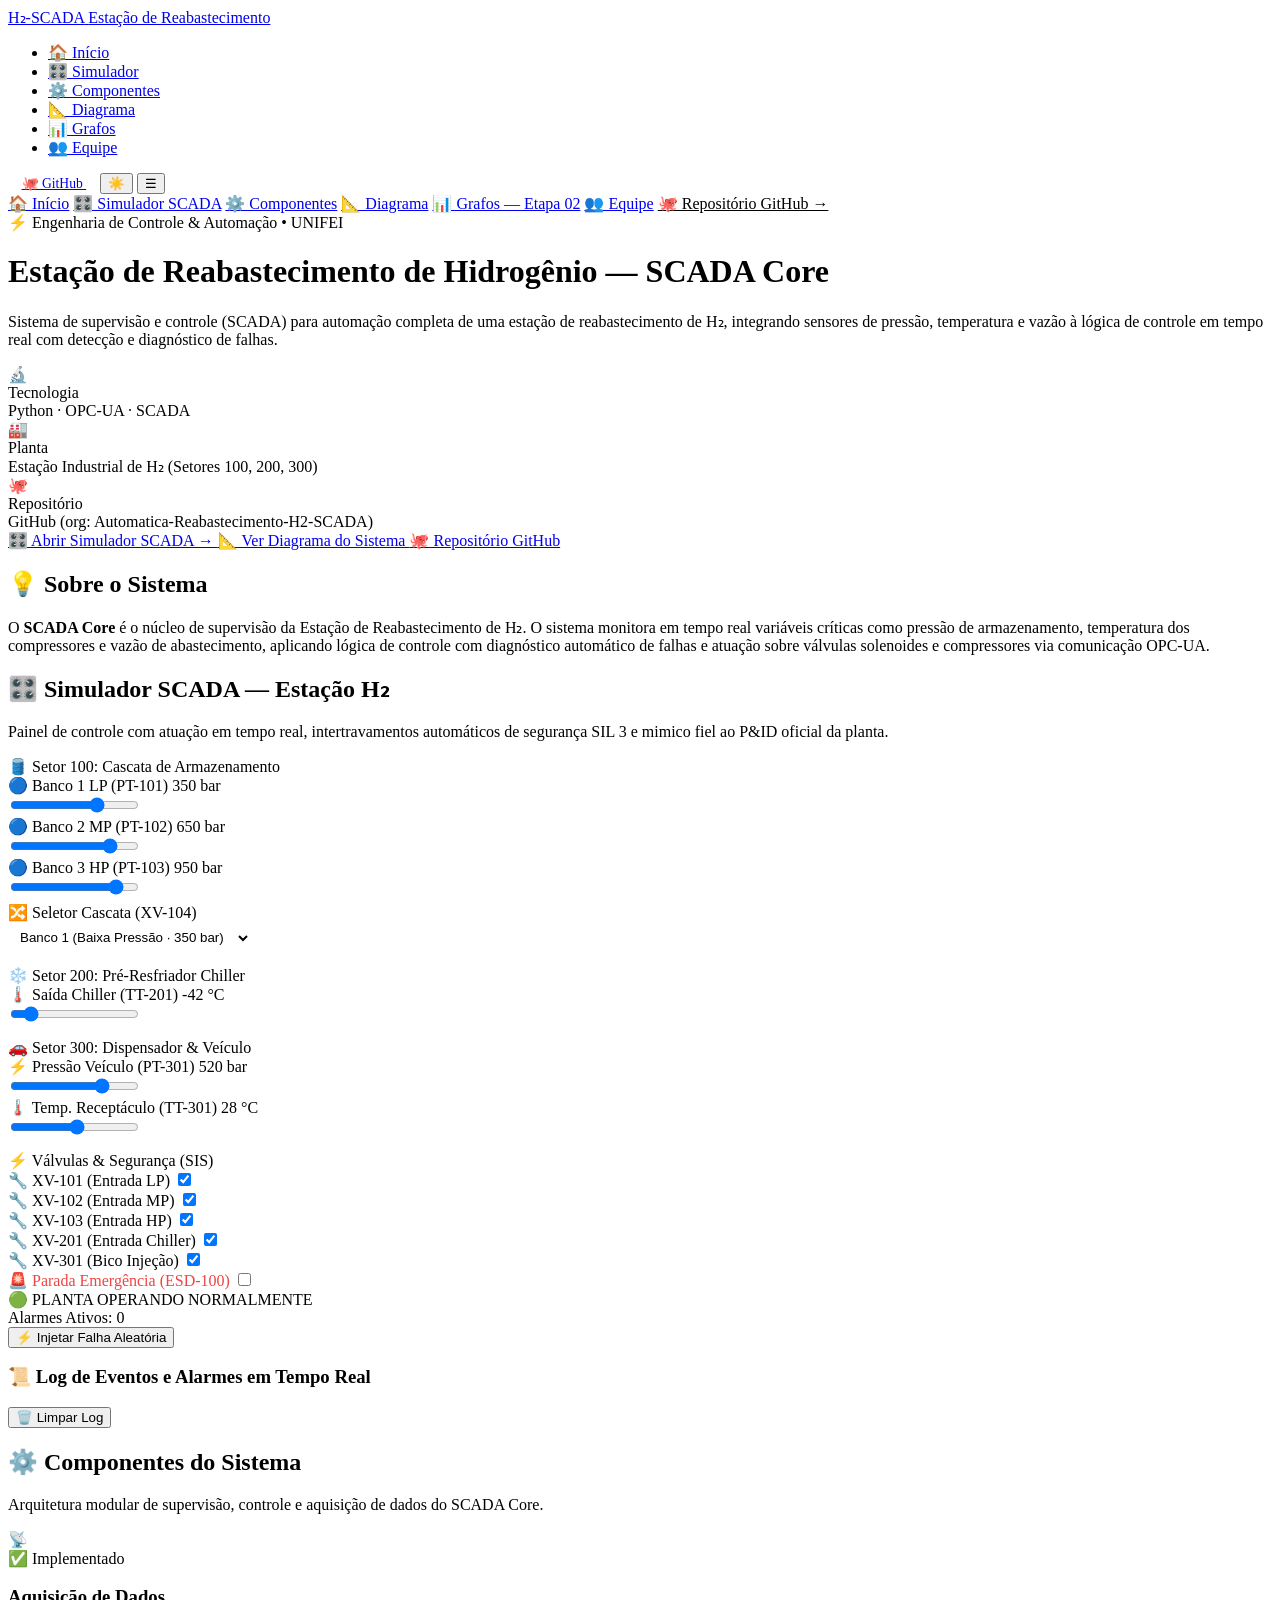
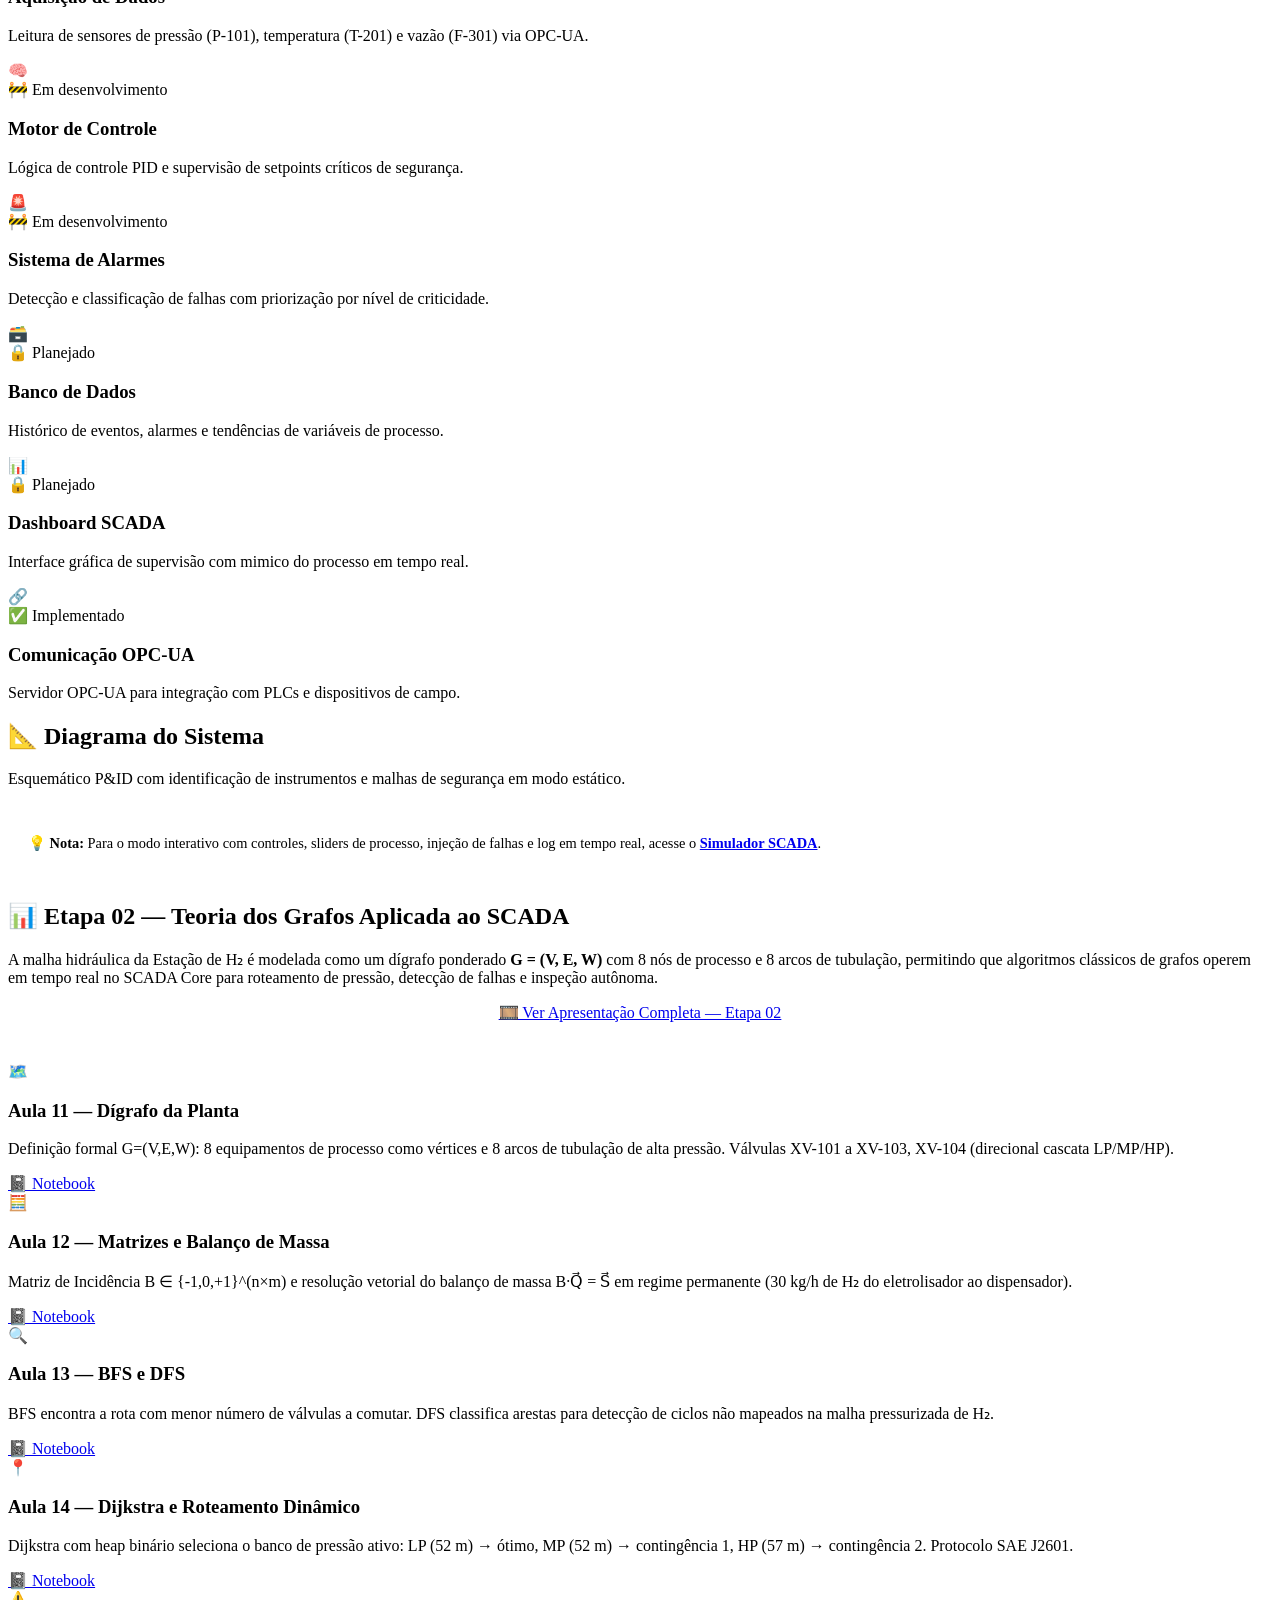
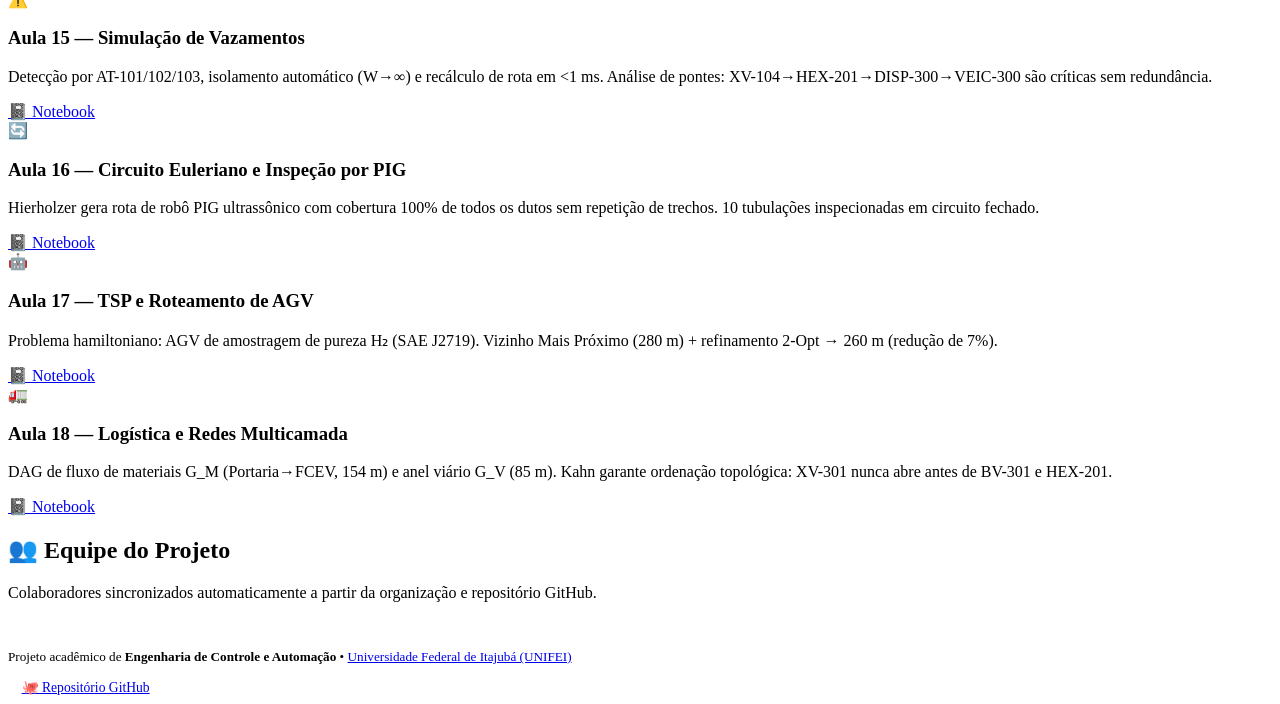
==== commit 904205b2: "novo index" ====
--- a/index.html
+++ b/index.html
@@ -1,4 +1,4 @@
-<!assets/docTYPE html>
+<!DOCTYPE html>
 <html lang="pt-BR" data-theme="dark">
 <head>
   <meta charset="UTF-8">
@@ -8,7 +8,6 @@
   <meta property="og:title" content="Estação de Reabastecimento de Hidrogênio — SCADA Core">
   <meta property="og:description" content="Landing page e simulador interativo SCADA Core para Estação de Reabastecimento de H₂. UNIFEI.">
   <meta property="og:type" content="website">
-  <link rel="icon" type="image/x-icon" href="assets/images/favicon.ico">
 
   <title>Estação de Reabastecimento de Hidrogênio — SCADA Core</title>
 
@@ -18,7 +17,7 @@
   <link href="https://fonts.googleapis.com/css2?family=Inter:wght@400;500;600;700;800&family=JetBrains+Mono:wght@400;500;600;700;800&display=swap" rel="stylesheet">
 
   <!-- Folha de Estilos Customizada -->
-  <link rel="stylesheet" href="assets/doc/css/styles.css">
+  <link rel="stylesheet" href="doc/css/styles.css">
 </head>
 <body>
 
@@ -40,12 +39,13 @@
         <li><a href="#simulador" class="nav-link">🎛️ Simulador</a></li>
         <li><a href="#componentes" class="nav-link">⚙️ Componentes</a></li>
         <li><a href="#diagrama" class="nav-link">📐 Diagrama</a></li>
+        <li><a href="#grafos" class="nav-link">📊 Grafos</a></li>
         <li><a href="#equipe" class="nav-link">👥 Equipe</a></li>
       </ul>
 
       <!-- Ações: Link GitHub + Toggle Tema + Botão Mobile -->
       <div class="nav-actions">
-        <a href="https://github.com/leovarconrenno/Estacao-de-Reabastecimento-de-Hidrogenio---SCADA-Core" target="_blank" rel="noopener noreferrer" class="btn btn-outline" style="padding: 0.4rem 0.85rem; font-size: 0.85rem;" title="Repositório no GitHub">
+        <a href="https://github.com/Automatica-Reabastecimento-H2-SCADA/Estacao-de-Reabastecimento-de-Hidrogenio---SCADA-Core" target="_blank" rel="noopener noreferrer" class="btn btn-outline" style="padding: 0.4rem 0.85rem; font-size: 0.85rem;" title="Repositório no GitHub">
           🐙 GitHub
         </a>
         <button class="theme-toggle" type="button" aria-label="Alternar tema claro/escuro">☀️</button>
@@ -60,8 +60,9 @@
       <a href="#simulador" class="nav-link">🎛️ Simulador SCADA</a>
       <a href="#componentes" class="nav-link">⚙️ Componentes</a>
       <a href="#diagrama" class="nav-link">📐 Diagrama</a>
+      <a href="#grafos" class="nav-link">📊 Grafos — Etapa 02</a>
       <a href="#equipe" class="nav-link">👥 Equipe</a>
-      <a href="https://github.com/leovarconrenno/Estacao-de-Reabastecimento-de-Hidrogenio---SCADA-Core" target="_blank" rel="noopener noreferrer" class="nav-link" style="color: var(--primary-light);">
+      <a href="https://github.com/Automatica-Reabastecimento-H2-SCADA/Estacao-de-Reabastecimento-de-Hidrogenio---SCADA-Core" target="_blank" rel="noopener noreferrer" class="nav-link" style="color: var(--primary-light);">
         🐙 Repositório GitHub &rarr;
       </a>
     </div>
@@ -106,7 +107,7 @@
           <span class="meta-icon">🐙</span>
           <div>
             <div class="meta-label">Repositório</div>
-            <div class="meta-value">GitHub (leovarconrenno : Estacao-de-Reabastecimento-de-Hidrogenio---SCADA-Core)</div>
+            <div class="meta-value">GitHub (org: Automatica-Reabastecimento-H2-SCADA)</div>
           </div>
         </div>
       </div>
@@ -119,7 +120,7 @@
         <a href="#diagrama" class="btn btn-outline">
           📐 Ver Diagrama do Sistema
         </a>
-        <a href="https://github.com/leovarconrenno/Estacao-de-Reabastecimento-de-Hidrogenio---SCADA-Core" target="_blank" rel="noopener noreferrer" class="btn btn-outline">
+        <a href="https://github.com/Automatica-Reabastecimento-H2-SCADA/Estacao-de-Reabastecimento-de-Hidrogenio---SCADA-Core" target="_blank" rel="noopener noreferrer" class="btn btn-outline">
           🐙 Repositório GitHub
         </a>
       </div>
@@ -434,6 +435,110 @@
           <p class="callout-text" style="font-size: 0.9rem;">
             💡 <strong>Nota:</strong> Para o modo interativo com controles, sliders de processo, injeção de falhas e log em tempo real, acesse o <a href="#simulador" style="font-weight: 700;">Simulador SCADA</a>.
           </p>
+        </div>
+      </div>
+    </section>
+
+
+    <!-- ETAPA 02 — TEORIA DOS GRAFOS -->
+    <section class="section" id="grafos">
+      <div class="container">
+        <div class="section-header">
+          <h2 class="section-title">📊 Etapa 02 — Teoria dos Grafos Aplicada ao SCADA</h2>
+          <p class="section-subtitle">
+            A malha hidráulica da Estação de H₂ é modelada como um dígrafo ponderado
+            <strong>G = (V, E, W)</strong> com 8 nós de processo e 8 arcos de tubulação,
+            permitindo que algoritmos clássicos de grafos operem em tempo real no SCADA Core
+            para roteamento de pressão, detecção de falhas e inspeção autônoma.
+          </p>
+        </div>
+        <div style="text-align:center; margin-bottom: 2.5rem;">
+          <a href="assets/slide/Etapa02_Grafos_SCADA_H2.html"
+             class="btn btn-primary" target="_blank" rel="noopener noreferrer">
+            🎞️ Ver Apresentação Completa — Etapa 02
+          </a>
+        </div>
+        <div class="components-grid">
+          <div class="component-card">
+            <div class="component-icon">🗺️</div>
+            <h3 class="component-name">Aula 11 — Dígrafo da Planta</h3>
+            <p class="component-desc">
+              Definição formal G=(V,E,W): 8 equipamentos de processo como vértices e 8 arcos de
+              tubulação de alta pressão. Válvulas XV-101 a XV-103, XV-104 (direcional cascata LP/MP/HP).
+            </p>
+            <a href="https://github.com/leovarconrenno/Estacao-de-Reabastecimento-de-Hidrogenio---SCADA-Core/blob/main/etapa-02-grafos/11%20-%20Modelagem%20da%20Tubulacao%20e%20Instrumentos%20como%20Grafo.ipynb"
+               class="btn btn-outline" target="_blank" rel="noopener noreferrer" style="margin-top:auto;">📓 Notebook</a>
+          </div>
+          <div class="component-card">
+            <div class="component-icon">🧮</div>
+            <h3 class="component-name">Aula 12 — Matrizes e Balanço de Massa</h3>
+            <p class="component-desc">
+              Matriz de Incidência B ∈ {-1,0,+1}^(n×m) e resolução vetorial do balanço de massa
+              B·Q⃗ = S⃗ em regime permanente (30 kg/h de H₂ do eletrolisador ao dispensador).
+            </p>
+            <a href="https://github.com/leovarconrenno/Estacao-de-Reabastecimento-de-Hidrogenio---SCADA-Core/blob/main/etapa-02-grafos/12%20-%20Matrizes%20de%20Incidencia%20Adjacencia%20e%20Custos.ipynb"
+               class="btn btn-outline" target="_blank" rel="noopener noreferrer" style="margin-top:auto;">📓 Notebook</a>
+          </div>
+          <div class="component-card">
+            <div class="component-icon">🔍</div>
+            <h3 class="component-name">Aula 13 — BFS e DFS</h3>
+            <p class="component-desc">
+              BFS encontra a rota com menor número de válvulas a comutar. DFS classifica arestas
+              para detecção de ciclos não mapeados na malha pressurizada de H₂.
+            </p>
+            <a href="https://github.com/leovarconrenno/Estacao-de-Reabastecimento-de-Hidrogenio---SCADA-Core/blob/main/etapa-02-grafos/13%20-%20Algoritmos%20de%20Busca%20BFS%20e%20DFS%20em%20Tubulacoes.ipynb"
+               class="btn btn-outline" target="_blank" rel="noopener noreferrer" style="margin-top:auto;">📓 Notebook</a>
+          </div>
+          <div class="component-card">
+            <div class="component-icon">📍</div>
+            <h3 class="component-name">Aula 14 — Dijkstra e Roteamento Dinâmico</h3>
+            <p class="component-desc">
+              Dijkstra com heap binário seleciona o banco de pressão ativo:
+              LP (52 m) → ótimo, MP (52 m) → contingência 1, HP (57 m) → contingência 2. Protocolo SAE J2601.
+            </p>
+            <a href="https://github.com/leovarconrenno/Estacao-de-Reabastecimento-de-Hidrogenio---SCADA-Core/blob/main/etapa-02-grafos/14%20-%20Menor%20Caminho%20Dijkstra%20e%20Roteamento%20Dinamico.ipynb"
+               class="btn btn-outline" target="_blank" rel="noopener noreferrer" style="margin-top:auto;">📓 Notebook</a>
+          </div>
+          <div class="component-card">
+            <div class="component-icon">⚠️</div>
+            <h3 class="component-name">Aula 15 — Simulação de Vazamentos</h3>
+            <p class="component-desc">
+              Detecção por AT-101/102/103, isolamento automático (W→∞) e recálculo de rota em &lt;1 ms.
+              Análise de pontes: XV-104→HEX-201→DISP-300→VEIC-300 são críticas sem redundância.
+            </p>
+            <a href="https://github.com/leovarconrenno/Estacao-de-Reabastecimento-de-Hidrogenio---SCADA-Core/blob/main/etapa-02-grafos/15%20-%20Simulacao%20de%20Vazamentos%20e%20Desvio%20Automatico.ipynb"
+               class="btn btn-outline" target="_blank" rel="noopener noreferrer" style="margin-top:auto;">📓 Notebook</a>
+          </div>
+          <div class="component-card">
+            <div class="component-icon">🔄</div>
+            <h3 class="component-name">Aula 16 — Circuito Euleriano e Inspeção por PIG</h3>
+            <p class="component-desc">
+              Hierholzer gera rota de robô PIG ultrassônico com cobertura 100% de todos os dutos
+              sem repetição de trechos. 10 tubulações inspecionadas em circuito fechado.
+            </p>
+            <a href="https://github.com/leovarconrenno/Estacao-de-Reabastecimento-de-Hidrogenio---SCADA-Core/blob/main/etapa-02-grafos/16%20-%20Problemas%20Eulerianos%20e%20Inspecao%20de%20Infraestrutura.ipynb"
+               class="btn btn-outline" target="_blank" rel="noopener noreferrer" style="margin-top:auto;">📓 Notebook</a>
+          </div>
+          <div class="component-card">
+            <div class="component-icon">🤖</div>
+            <h3 class="component-name">Aula 17 — TSP e Roteamento de AGV</h3>
+            <p class="component-desc">
+              Problema hamiltoniano: AGV de amostragem de pureza H₂ (SAE J2719).
+              Vizinho Mais Próximo (280 m) + refinamento 2-Opt → 260 m (redução de 7%).
+            </p>
+            <a href="https://github.com/leovarconrenno/Estacao-de-Reabastecimento-de-Hidrogenio---SCADA-Core/blob/main/etapa-02-grafos/17%20-%20Problemas%20Hamiltonianos%20e%20Roteamento%20de%20AGV.ipynb"
+               class="btn btn-outline" target="_blank" rel="noopener noreferrer" style="margin-top:auto;">📓 Notebook</a>
+          </div>
+          <div class="component-card">
+            <div class="component-icon">🚛</div>
+            <h3 class="component-name">Aula 18 — Logística e Redes Multicamada</h3>
+            <p class="component-desc">
+              DAG de fluxo de materiais G_M (Portaria→FCEV, 154 m) e anel viário G_V (85 m).
+              Kahn garante ordenação topológica: XV-301 nunca abre antes de BV-301 e HEX-201.
+            </p>
+            <a href="https://github.com/leovarconrenno/Estacao-de-Reabastecimento-de-Hidrogenio---SCADA-Core/blob/main/etapa-02-grafos/18%20-%20Grafos%20de%20Logistica%20de%20Insumos%20e%20Produtos%20Acabados.ipynb"
+               class="btn btn-outline" target="_blank" rel="noopener noreferrer" style="margin-top:auto;">📓 Notebook</a>
+          </div>
         </div>
       </div>
     </section>
@@ -473,7 +578,7 @@
       </div>
 
       <div>
-        <a href="https://github.com/leovarconrenno/Estacao-de-Reabastecimento-de-Hidrogenio---SCADA-Core" target="_blank" rel="noopener noreferrer" class="btn btn-outline" style="padding: 0.4rem 0.85rem; font-size: 0.85rem;">
+        <a href="https://github.com/Automatica-Reabastecimento-H2-SCADA/Estacao-de-Reabastecimento-de-Hidrogenio---SCADA-Core" target="_blank" rel="noopener noreferrer" class="btn btn-outline" style="padding: 0.4rem 0.85rem; font-size: 0.85rem;">
           🐙 Repositório GitHub
         </a>
       </div>
@@ -485,6 +590,6 @@
   <div id="custom-tooltip" class="custom-tooltip" role="tooltip" aria-hidden="true"></div>
 
   <!-- Script Principal -->
-  <script src="assets/doc/js/main.js"></script>
+  <script src="doc/js/main.js"></script>
 </body>
 </html>
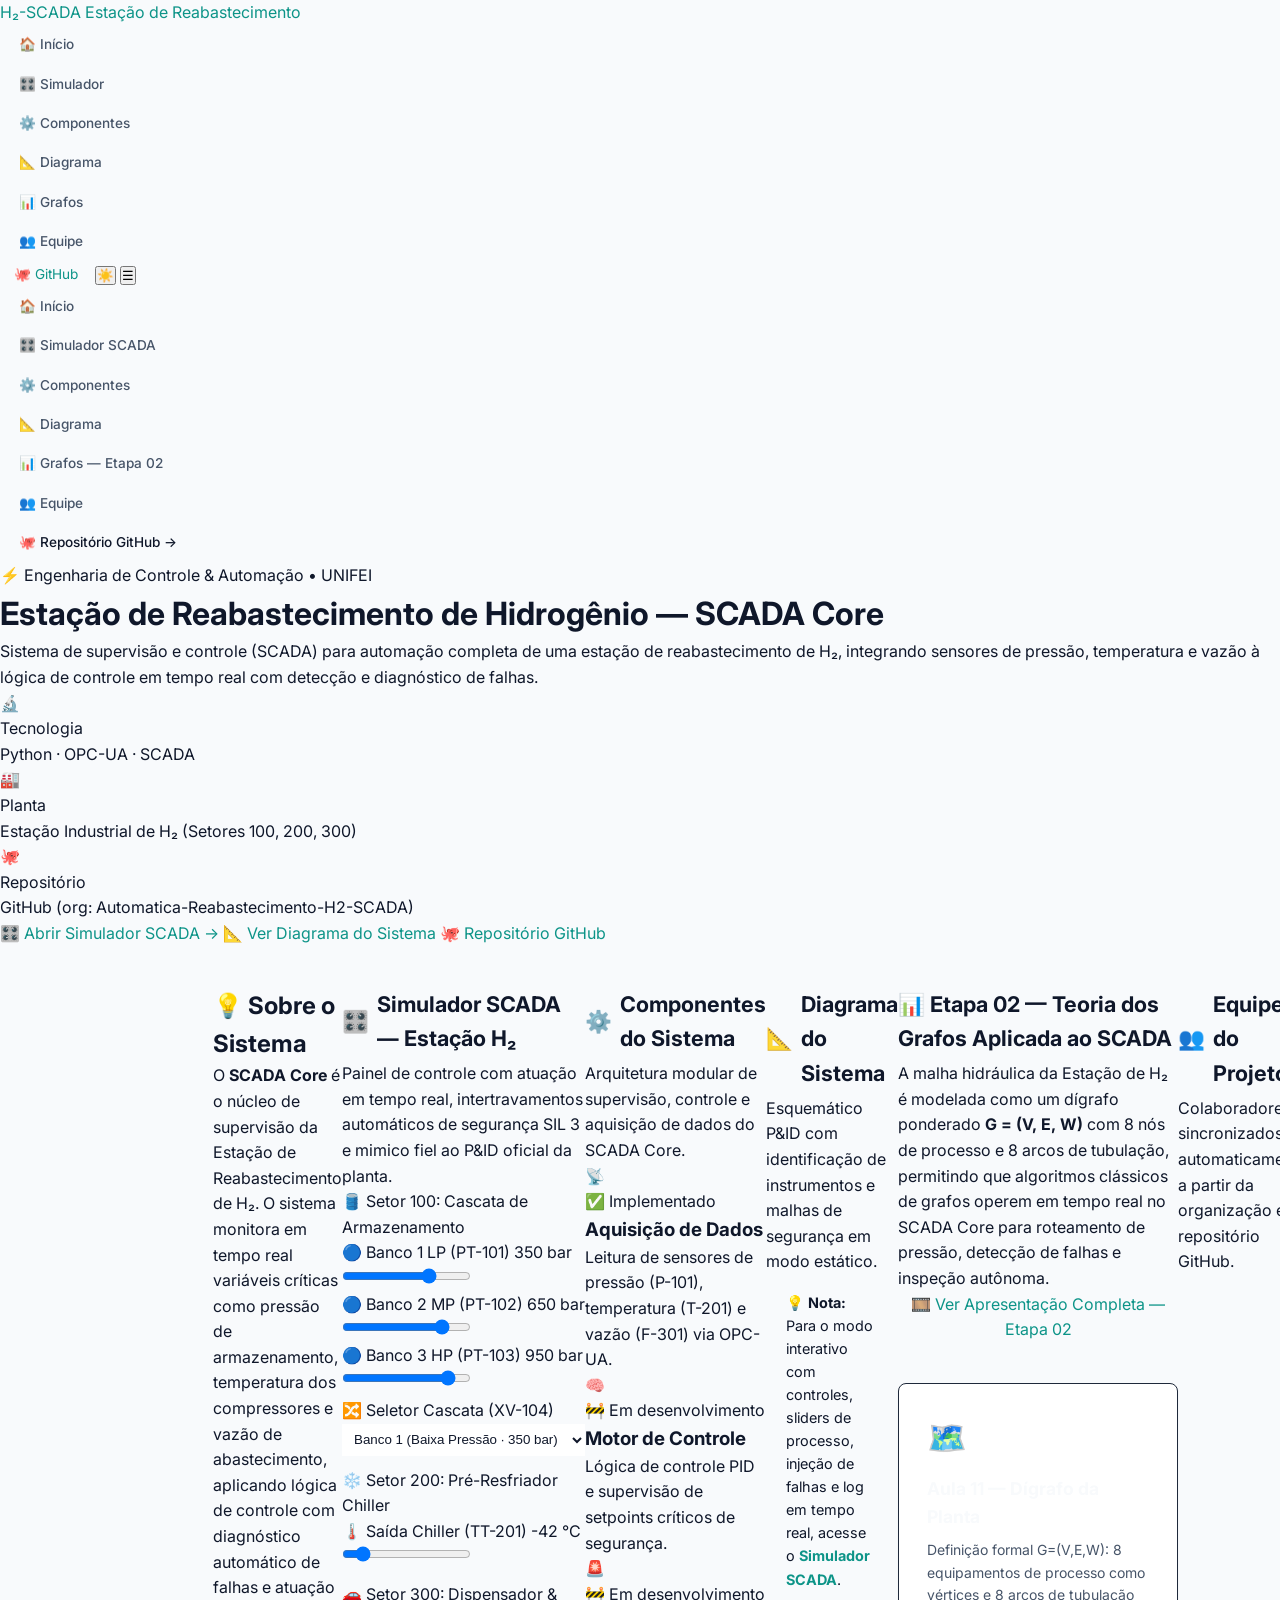
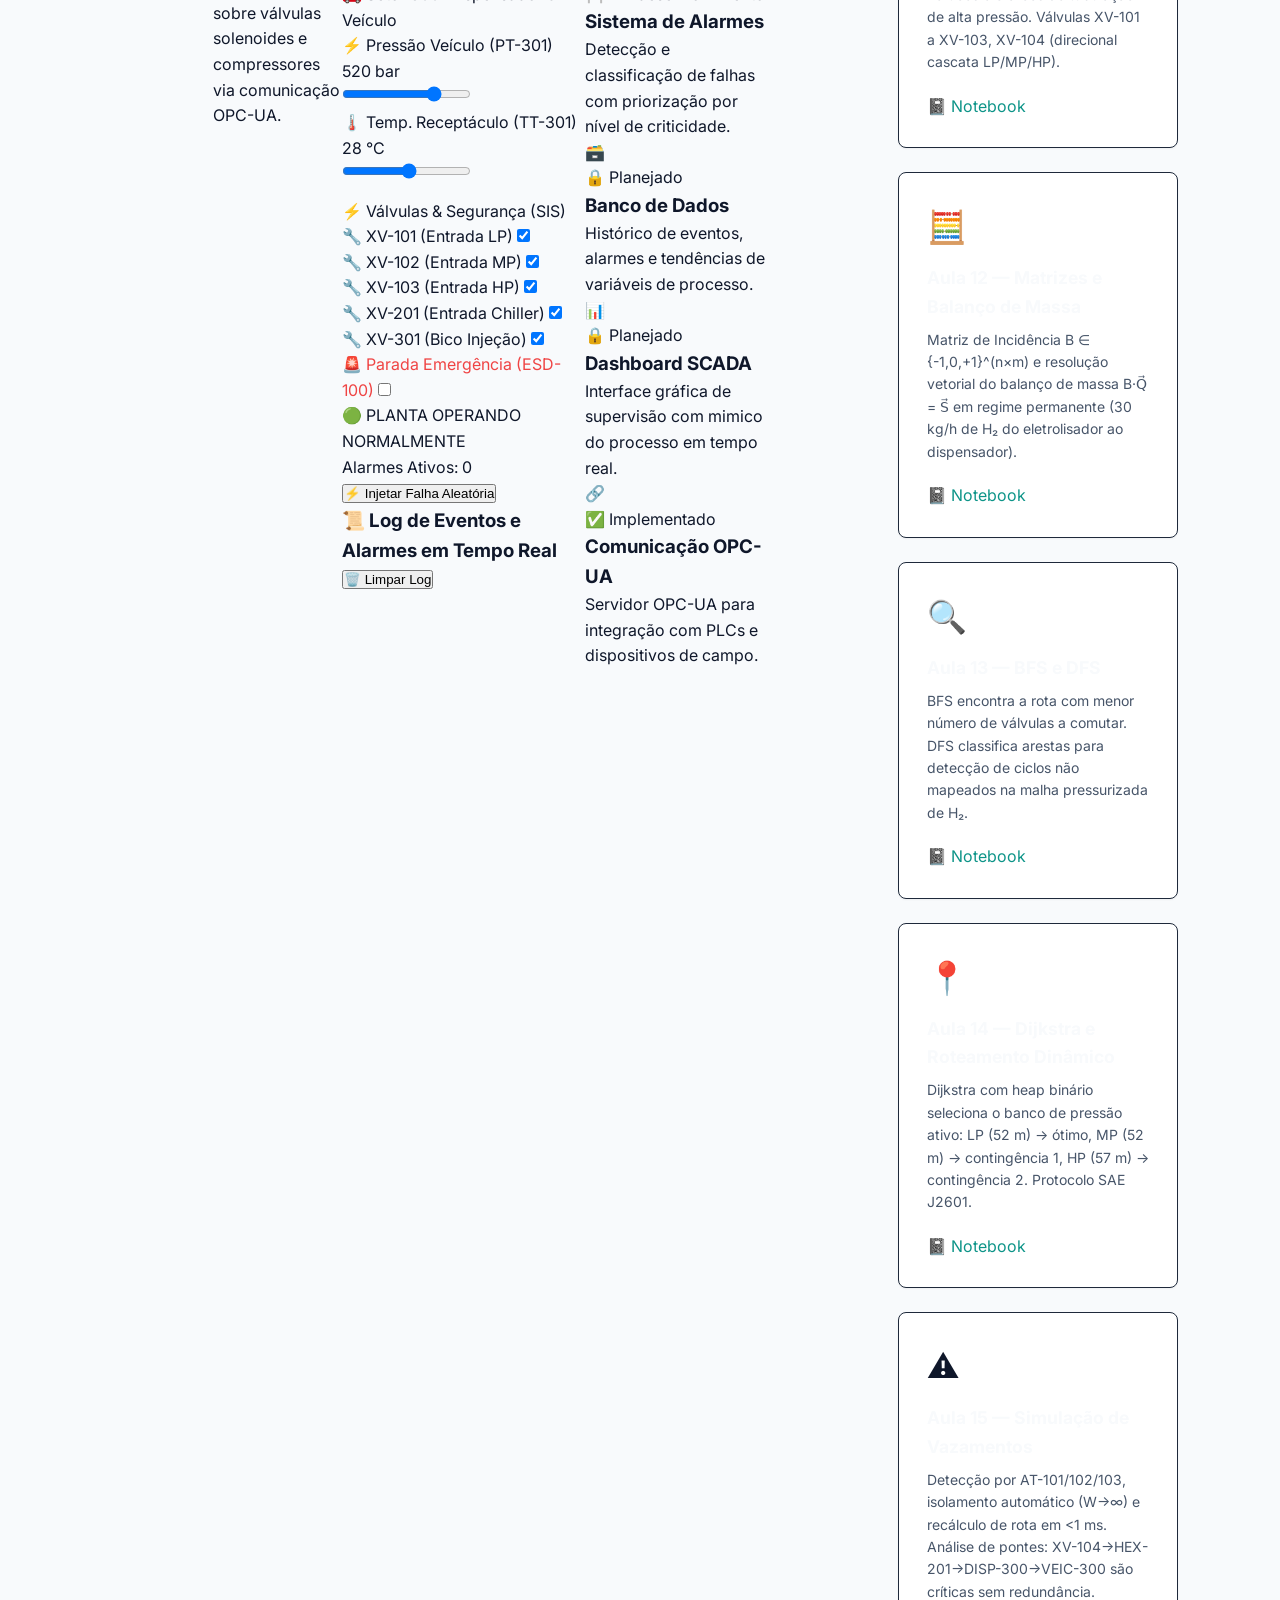
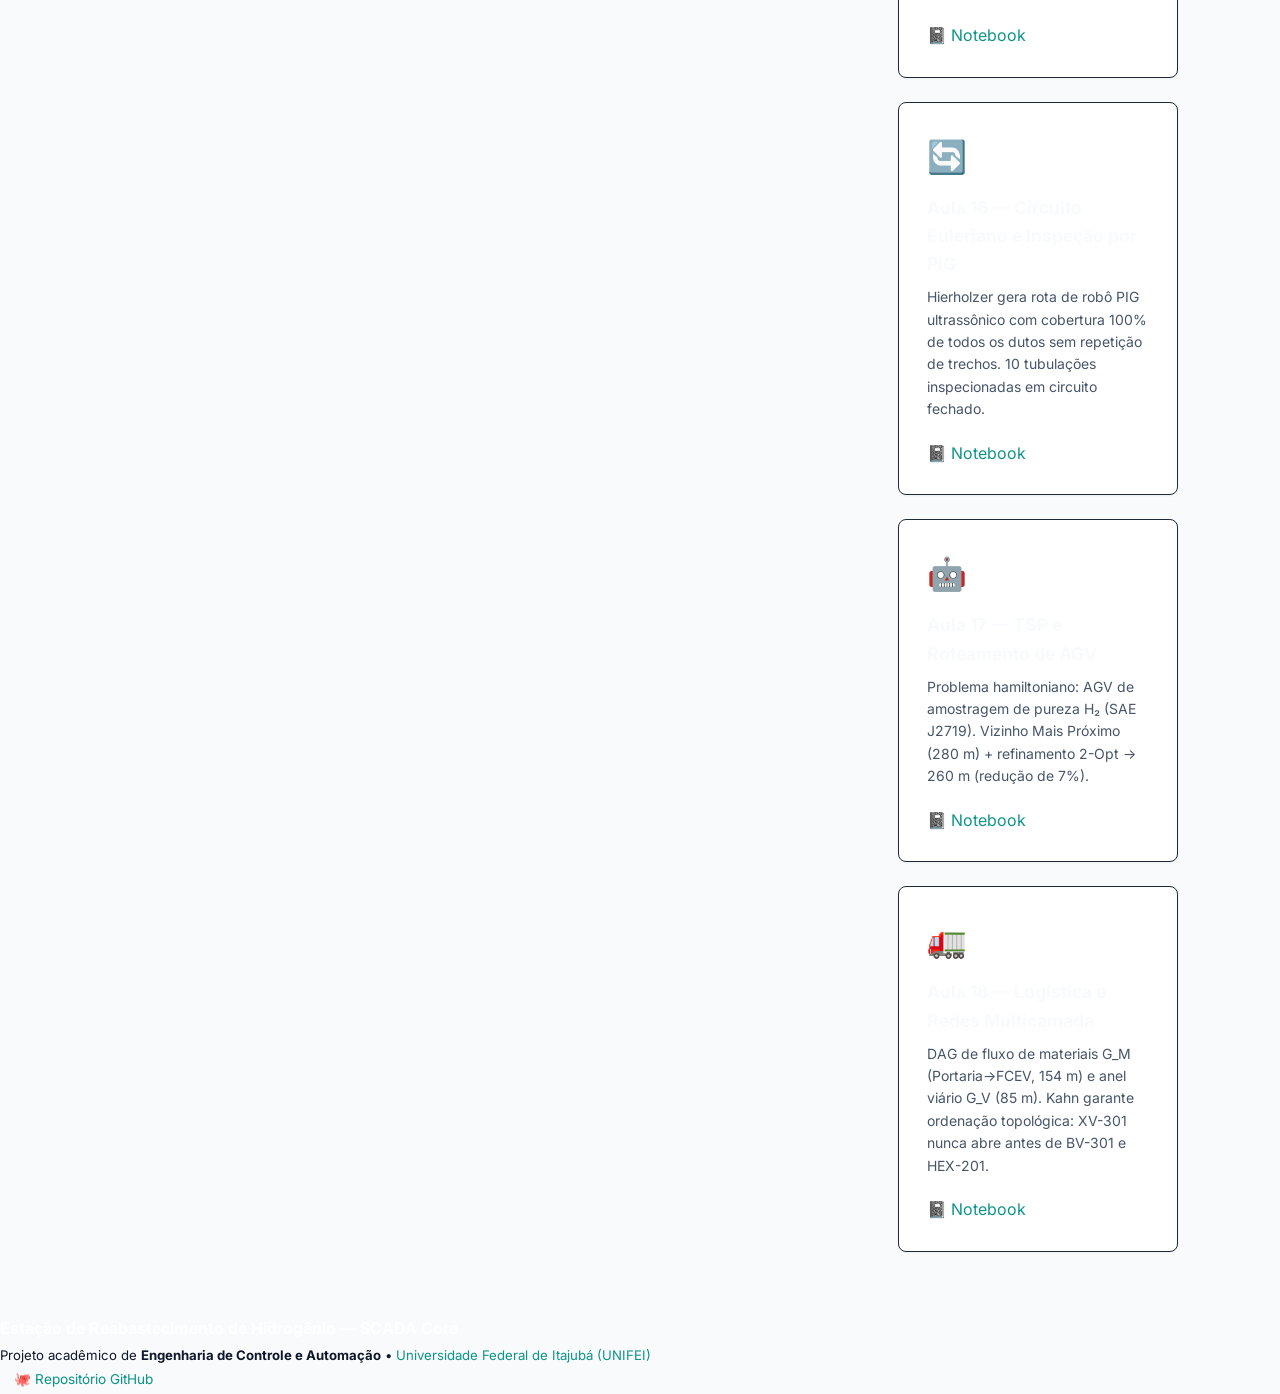
==== commit 816dc794: "correção" ====
--- a/index.html
+++ b/index.html
@@ -17,7 +17,7 @@
   <link href="https://fonts.googleapis.com/css2?family=Inter:wght@400;500;600;700;800&family=JetBrains+Mono:wght@400;500;600;700;800&display=swap" rel="stylesheet">
 
   <!-- Folha de Estilos Customizada -->
-  <link rel="stylesheet" href="doc/css/styles.css">
+  <link rel="stylesheet" href="assets/css/styles.css">
 </head>
 <body>
 
@@ -590,6 +590,6 @@
   <div id="custom-tooltip" class="custom-tooltip" role="tooltip" aria-hidden="true"></div>
 
   <!-- Script Principal -->
-  <script src="doc/js/main.js"></script>
+  <script src="assets/js/main.js"></script>
 </body>
 </html>
--- a/assets/css/styles.css
+++ b/assets/css/styles.css
@@ -0,0 +1,1026 @@
+/* ==========================================================================
+   H2-SCADA Documentation Landing Page Stylesheet
+   Layout: TOPBAR (navbar) + SIDEBAR (índice estreito ~230px) + CONTEÚDO PRINCIPAL
+   ========================================================================== */
+
+/* --------------------------------------------------------------------------
+   1. Variáveis Globais de Cores e Temas (Dark / Light)
+   -------------------------------------------------------------------------- */
+:root {
+  --font-sans: 'Inter', -apple-system, BlinkMacSystemFont, 'Segoe UI', Roboto, Oxygen, Ubuntu, Cantarell, sans-serif;
+  --font-mono: 'JetBrains Mono', 'Fira Code', Menlo, Monaco, Consolas, monospace;
+
+  /* Tema Escuro (Padrão) */
+  --bg-primary: #0f172a;       /* Slate 900 */
+  --bg-secondary: #1e293b;     /* Slate 800 */
+  --bg-hover: #334155;         /* Slate 700 */
+  --bg-card: #1e293b;
+  --bg-card-elevated: #243248;
+
+  --text-primary: #e2e8f0;     /* Slate 200 */
+  --text-muted: #94a3b8;       /* Slate 400 */
+  --text-subtle: #64748b;      /* Slate 500 */
+
+  --accent: #2dd4bf;           /* Teal 400 */
+  --accent-hover: #14b8a6;     /* Teal 500 */
+  --accent-dim: rgba(45, 212, 191, 0.1);
+  --accent-glow: rgba(45, 212, 191, 0.25);
+  --border: #334155;
+  --border-light: rgba(148, 163, 184, 0.12);
+
+  --topbar-height: 56px;
+  --sidebar-width: 240px;
+
+  --shadow-sm: 0 1px 2px 0 rgba(0, 0, 0, 0.05);
+  --shadow-md: 0 4px 16px -1px rgba(0, 0, 0, 0.3);
+  --shadow-lg: 0 10px 30px -3px rgba(0, 0, 0, 0.5);
+  --shadow-glow: 0 0 20px -2px rgba(45, 212, 191, 0.2);
+}
+
+/* Tema Claro */
+[data-theme="light"] {
+  --bg-primary: #f8fafc;       /* Slate 50 */
+  --bg-secondary: #ffffff;     /* White */
+  --bg-hover: #f1f5f9;         /* Slate 100 */
+  --bg-card: #ffffff;
+  --bg-card-elevated: #f8fafc;
+
+  --text-primary: #0f172a;     /* Slate 900 */
+  --text-muted: #475569;       /* Slate 600 */
+  --text-subtle: #64748b;      /* Slate 500 */
+
+  --accent: #0d9488;           /* Teal 600 */
+  --accent-hover: #0f766e;     /* Teal 700 */
+  --accent-dim: rgba(13, 148, 136, 0.1);
+  --accent-glow: rgba(13, 148, 136, 0.2);
+  --border: #e2e8f0;
+  --border-light: rgba(148, 163, 184, 0.25);
+
+  --shadow-sm: 0 1px 2px 0 rgba(0, 0, 0, 0.05);
+  --shadow-md: 0 4px 12px -1px rgba(0, 0, 0, 0.08);
+  --shadow-lg: 0 10px 25px -3px rgba(0, 0, 0, 0.1);
+  --shadow-glow: 0 0 15px -1px rgba(13, 148, 136, 0.15);
+}
+
+/* --------------------------------------------------------------------------
+   2. Reset e Estilos Globais
+   -------------------------------------------------------------------------- */
+*, *::before, *::after {
+  box-sizing: border-box;
+  margin: 0;
+  padding: 0;
+}
+
+html {
+  scroll-behavior: smooth;
+  font-size: 16px;
+}
+
+body {
+  font-family: var(--font-sans);
+  background-color: var(--bg-primary);
+  color: var(--text-primary);
+  line-height: 1.6;
+  -webkit-font-smoothing: antialiased;
+  -moz-osx-font-smoothing: grayscale;
+  min-height: 100vh;
+  display: flex;
+  flex-direction: column;
+  transition: background-color 0.2s ease, color 0.2s ease;
+}
+
+a {
+  color: var(--accent);
+  text-decoration: none;
+  transition: all 0.2s ease;
+}
+
+a:hover {
+  color: var(--accent-hover);
+}
+
+/* --------------------------------------------------------------------------
+   3. TOPBAR (Navbar Horizontal no Topo)
+   -------------------------------------------------------------------------- */
+.topbar {
+  position: fixed;
+  top: 0;
+  left: 0;
+  right: 0;
+  height: var(--topbar-height);
+  background-color: var(--bg-primary);
+  border-bottom: 1px solid var(--border);
+  display: flex;
+  align-items: center;
+  justify-content: space-between;
+  padding: 0 1.25rem;
+  z-index: 100;
+  backdrop-filter: blur(8px);
+  -webkit-backdrop-filter: blur(8px);
+}
+
+.topbar-left {
+  display: flex;
+  align-items: center;
+  gap: 0.85rem;
+}
+
+.brand-badge {
+  font-family: var(--font-mono);
+  font-size: 0.825rem;
+  font-weight: 700;
+  color: var(--accent);
+  background-color: var(--accent-dim);
+  border: 1px solid var(--accent);
+  padding: 0.2rem 0.6rem;
+  border-radius: 9999px;
+  letter-spacing: 0.05em;
+  box-shadow: 0 0 10px rgba(45, 212, 191, 0.15);
+}
+
+.brand-title {
+  font-size: 0.95rem;
+  font-weight: 700;
+  color: var(--text-primary);
+  letter-spacing: -0.01em;
+}
+
+.brand-title .unifei-tag {
+  font-size: 0.75rem;
+  font-weight: 500;
+  color: var(--text-muted);
+  margin-left: 0.4rem;
+}
+
+.topbar-right {
+  display: flex;
+  align-items: center;
+  gap: 0.75rem;
+}
+
+.nav-github-link {
+  display: inline-flex;
+  align-items: center;
+  gap: 0.45rem;
+  font-size: 0.85rem;
+  font-weight: 600;
+  color: var(--text-primary);
+  background-color: var(--bg-secondary);
+  border: 1px solid var(--border);
+  padding: 0.35rem 0.8rem;
+  border-radius: 6px;
+  transition: all 0.2s ease;
+}
+
+.nav-github-link:hover {
+  background-color: var(--bg-hover);
+  border-color: var(--accent);
+  color: var(--accent);
+}
+
+.theme-toggle-btn {
+  background: var(--bg-secondary);
+  border: 1px solid var(--border);
+  color: var(--text-primary);
+  width: 2.25rem;
+  height: 2.25rem;
+  border-radius: 6px;
+  cursor: pointer;
+  display: inline-flex;
+  align-items: center;
+  justify-content: center;
+  font-size: 1rem;
+  transition: all 0.2s ease;
+}
+
+.theme-toggle-btn:hover {
+  border-color: var(--accent);
+  background-color: var(--bg-hover);
+}
+
+.mobile-toggle-btn {
+  display: none;
+  background: var(--bg-secondary);
+  border: 1px solid var(--border);
+  color: var(--text-primary);
+  width: 2.25rem;
+  height: 2.25rem;
+  border-radius: 6px;
+  cursor: pointer;
+  align-items: center;
+  justify-content: center;
+  font-size: 1.1rem;
+}
+
+/* --------------------------------------------------------------------------
+   4. LAYOUT PRINCIPAL: SIDEBAR + CONTEÚDO
+   -------------------------------------------------------------------------- */
+.app-container {
+  display: flex;
+  margin-top: var(--topbar-height);
+  min-height: calc(100vh - var(--topbar-height));
+  position: relative;
+}
+
+/* --------------------------------------------------------------------------
+   5. SIDEBAR (Índice Estreito à Esquerda ~240px)
+   -------------------------------------------------------------------------- */
+.sidebar {
+  width: var(--sidebar-width);
+  background-color: var(--bg-secondary);
+  border-right: 1px solid var(--border);
+  position: fixed;
+  top: var(--topbar-height);
+  bottom: 0;
+  left: 0;
+  overflow-y: auto;
+  padding: 1.25rem 0;
+  z-index: 40;
+  display: flex;
+  flex-direction: column;
+  transition: transform 0.25s ease, background-color 0.2s ease;
+}
+
+.sidebar-nav {
+  display: flex;
+  flex-direction: column;
+  gap: 0.5rem;
+  width: 100%;
+}
+
+.nav-group {
+  list-style: none;
+  display: flex;
+  flex-direction: column;
+  gap: 0.15rem;
+  padding: 0;
+  margin: 0;
+}
+
+.nav-item {
+  width: 100%;
+}
+
+.nav-link {
+  display: flex;
+  align-items: center;
+  gap: 0.6rem;
+  padding: 0.55rem 1rem;
+  color: var(--text-muted);
+  font-size: 0.85rem;
+  font-weight: 500;
+  text-decoration: none;
+  border-left: 3px solid transparent;
+  transition: all 0.2s ease;
+  user-select: none;
+}
+
+.nav-link:hover {
+  background-color: var(--bg-hover);
+  color: var(--text-primary);
+}
+
+.nav-link.active {
+  background-color: var(--accent-dim);
+  border-left-color: var(--accent);
+  color: var(--accent);
+  font-weight: 600;
+}
+
+.sidebar-divider {
+  height: 1px;
+  background-color: var(--border);
+  margin: 0.75rem 1rem;
+  opacity: 0.6;
+}
+
+/* Seção Colapsável de Aulas */
+.nav-collapsible {
+  display: flex;
+  flex-direction: column;
+}
+
+.collapsible-header {
+  width: 100%;
+  display: flex;
+  align-items: center;
+  justify-content: space-between;
+  padding: 0.55rem 1rem;
+  background: transparent;
+  border: none;
+  color: var(--text-primary);
+  font-family: var(--font-sans);
+  font-size: 0.85rem;
+  font-weight: 700;
+  text-align: left;
+  cursor: pointer;
+  transition: color 0.2s ease;
+}
+
+.collapsible-header:hover {
+  color: var(--accent);
+}
+
+.collapsible-chevron {
+  transition: transform 0.2s ease;
+  color: var(--text-subtle);
+}
+
+.collapsible-header[aria-expanded="false"] .collapsible-chevron {
+  transform: rotate(-90deg);
+}
+
+.nav-group-aulas {
+  list-style: none;
+  display: flex;
+  flex-direction: column;
+  gap: 0.15rem;
+  padding-left: 0.5rem;
+  transition: max-height 0.25s ease, opacity 0.2s ease;
+  max-height: 500px;
+  opacity: 1;
+}
+
+.nav-group-aulas.is-collapsed {
+  max-height: 0;
+  overflow: hidden;
+  opacity: 0;
+}
+
+.nav-link-aula {
+  font-family: var(--font-mono);
+  font-size: 0.775rem;
+  padding: 0.45rem 0.85rem;
+}
+
+/* --------------------------------------------------------------------------
+   6. CONTEÚDO PRINCIPAL (Área Scrollável)
+   -------------------------------------------------------------------------- */
+.main-content {
+  margin-left: var(--sidebar-width);
+  flex: 1;
+  padding: 2.5rem 2.5rem 4rem;
+  min-height: calc(100vh - var(--topbar-height));
+  display: flex;
+  justify-content: center;
+}
+
+.main-content-inner {
+  width: 100%;
+  max-width: 960px;
+}
+
+.page-header {
+  margin-bottom: 2rem;
+  padding-bottom: 1.5rem;
+  border-bottom: 1px solid var(--border);
+}
+
+.badge-tag {
+  display: inline-block;
+  font-family: var(--font-mono);
+  font-size: 0.75rem;
+  font-weight: 700;
+  color: var(--accent);
+  background-color: var(--accent-dim);
+  border: 1px solid var(--accent);
+  padding: 0.2rem 0.6rem;
+  border-radius: 4px;
+  margin-bottom: 0.75rem;
+  letter-spacing: 0.04em;
+}
+
+.page-title {
+  font-size: 1.85rem;
+  font-weight: 800;
+  letter-spacing: -0.025em;
+  color: var(--text-primary);
+  line-height: 1.25;
+  margin-bottom: 0.5rem;
+}
+
+.page-subtitle {
+  font-size: 1rem;
+  color: var(--text-muted);
+  line-height: 1.6;
+}
+
+.content-section {
+  margin-bottom: 3.5rem;
+}
+
+.section-title-wrap {
+  margin-bottom: 1.25rem;
+}
+
+.section-title {
+  font-size: 1.35rem;
+  font-weight: 700;
+  color: var(--text-primary);
+  display: flex;
+  align-items: center;
+  gap: 0.5rem;
+  margin-bottom: 0.35rem;
+}
+
+.section-title .icon {
+  font-size: 1.2rem;
+}
+
+.section-desc {
+  font-size: 0.925rem;
+  color: var(--text-muted);
+  line-height: 1.6;
+}
+
+/* --------------------------------------------------------------------------
+   7. BLOCO 1: DIAGRAMA INTERATIVO (Draw.io / SVG) & LEGENDA
+   -------------------------------------------------------------------------- */
+.diagram-card {
+  background-color: var(--bg-card);
+  border: 1px solid var(--border);
+  border-radius: 12px;
+  padding: 1.25rem;
+  box-shadow: var(--shadow-md);
+  position: relative;
+  overflow: hidden;
+  transition: all 0.2s ease;
+}
+
+.diagram-card:hover {
+  border-color: var(--accent);
+  box-shadow: var(--shadow-glow);
+}
+
+.diagram-viewport {
+  width: 100%;
+  display: flex;
+  align-items: center;
+  justify-content: center;
+}
+
+.diagram-viewport svg {
+  width: 100%;
+  height: auto;
+  max-height: 520px;
+  display: block;
+}
+
+/* Legenda do Diagrama */
+.diagram-legend {
+  display: flex;
+  flex-wrap: wrap;
+  gap: 1rem 1.5rem;
+  margin-bottom: 1rem;
+  font-size: 0.8rem;
+  color: var(--text-muted);
+  font-weight: 500;
+}
+
+.legend-item {
+  display: flex;
+  align-items: center;
+  gap: 0.45rem;
+}
+
+.legend-dot {
+  width: 10px;
+  height: 10px;
+  border-radius: 50%;
+  flex-shrink: 0;
+}
+
+.dot-teal { background-color: #2dd4bf; box-shadow: 0 0 6px rgba(45, 212, 191, 0.4); }
+.dot-blue { background-color: #38bdf8; box-shadow: 0 0 6px rgba(56, 189, 248, 0.4); }
+.dot-amber { background-color: #f59e0b; box-shadow: 0 0 6px rgba(245, 158, 11, 0.4); }
+.dot-red { background-color: #ef4444; box-shadow: 0 0 6px rgba(239, 68, 68, 0.4); }
+
+/* Estilos de Nós Interativos no SVG */
+.interactive-node {
+  cursor: pointer;
+  transition: transform 0.2s ease, filter 0.2s ease;
+  outline: none;
+}
+
+.interactive-node:hover,
+.interactive-node:focus {
+  filter: drop-shadow(0 0 8px #2dd4bf);
+}
+
+/* --------------------------------------------------------------------------
+   8. TOOLTIP FLUTUANTE CUSTOMIZADO (Seguindo o Cursor)
+   -------------------------------------------------------------------------- */
+.custom-diagram-tooltip {
+  position: fixed;
+  z-index: 1000;
+  pointer-events: none;
+  background-color: rgba(15, 23, 42, 0.95);
+  border: 1px solid var(--accent);
+  color: var(--text-primary);
+  border-radius: 8px;
+  padding: 0.75rem 1rem;
+  font-size: 0.825rem;
+  line-height: 1.5;
+  box-shadow: var(--shadow-lg), 0 0 15px rgba(45, 212, 191, 0.25);
+  backdrop-filter: blur(8px);
+  -webkit-backdrop-filter: blur(8px);
+  max-width: 320px;
+  opacity: 0;
+  visibility: hidden;
+  transition: opacity 0.15s ease, visibility 0.15s ease;
+}
+
+.custom-diagram-tooltip.is-visible {
+  opacity: 1;
+  visibility: visible;
+}
+
+.tooltip-header {
+  font-family: var(--font-mono);
+  font-weight: 700;
+  color: var(--accent);
+  margin-bottom: 0.35rem;
+  font-size: 0.85rem;
+  border-bottom: 1px solid rgba(45, 212, 191, 0.2);
+  padding-bottom: 0.25rem;
+}
+
+.tooltip-body {
+  list-style: none;
+  padding: 0;
+  margin: 0;
+  color: var(--text-muted);
+  display: flex;
+  flex-direction: column;
+  gap: 0.2rem;
+}
+
+.tooltip-body li {
+  font-size: 0.775rem;
+}
+
+/* --------------------------------------------------------------------------
+   9. BLOCO 2: EQUIPE / MEMBROS GITHUB API & SKELETON LOADING
+   -------------------------------------------------------------------------- */
+.contributors-grid {
+  display: grid;
+  grid-template-columns: repeat(auto-fill, minmax(160px, 1fr));
+  gap: 1.25rem;
+  margin-top: 1rem;
+}
+
+.contributor-card {
+  background-color: var(--bg-card);
+  border: 1px solid var(--border);
+  border-radius: 12px;
+  padding: 1.25rem 1rem;
+  text-align: center;
+  display: flex;
+  flex-direction: column;
+  align-items: center;
+  gap: 0.75rem;
+  text-decoration: none;
+  box-shadow: var(--shadow-sm);
+  transition: all 0.2s ease;
+  position: relative;
+  overflow: hidden;
+}
+
+.contributor-card:hover {
+  background-color: var(--bg-hover);
+  border-color: var(--accent);
+  transform: translateY(-2px);
+  box-shadow: var(--shadow-md), var(--shadow-glow);
+}
+
+.contributor-avatar-wrap {
+  width: 64px;
+  height: 64px;
+  border-radius: 50%;
+  padding: 2px;
+  background: linear-gradient(135deg, var(--accent), #38bdf8);
+  display: flex;
+  align-items: center;
+  justify-content: center;
+}
+
+.contributor-avatar {
+  width: 100%;
+  height: 100%;
+  border-radius: 50%;
+  object-fit: cover;
+  background-color: var(--bg-primary);
+}
+
+.contributor-info {
+  display: flex;
+  flex-direction: column;
+  align-items: center;
+  gap: 0.25rem;
+  width: 100%;
+}
+
+.contributor-login {
+  font-size: 0.9rem;
+  font-weight: 700;
+  color: var(--text-primary);
+  display: flex;
+  align-items: center;
+  gap: 0.25rem;
+  word-break: break-word;
+}
+
+.external-icon {
+  opacity: 0;
+  color: var(--accent);
+  transition: opacity 0.2s ease;
+}
+
+.contributor-card:hover .external-icon {
+  opacity: 1;
+}
+
+.contributor-stats {
+  font-size: 0.775rem;
+  color: var(--text-muted);
+}
+
+.commit-count {
+  font-family: var(--font-mono);
+  font-weight: 700;
+  color: var(--accent);
+}
+
+.contributor-badge {
+  font-family: var(--font-mono);
+  font-size: 0.65rem;
+  font-weight: 700;
+  padding: 0.15rem 0.5rem;
+  border-radius: 9999px;
+  margin-top: 0.35rem;
+  letter-spacing: 0.02em;
+}
+
+.contributor-badge.top-contributor {
+  background-color: rgba(245, 158, 11, 0.15);
+  color: #fbbf24;
+  border: 1px solid rgba(245, 158, 11, 0.4);
+}
+
+.contributor-badge.member-badge {
+  background-color: var(--accent-dim);
+  color: var(--accent);
+  border: 1px solid var(--accent);
+}
+
+/* Skeleton Loading Animation */
+.skeleton-card {
+  pointer-events: none;
+}
+
+.skeleton-avatar {
+  width: 64px;
+  height: 64px;
+  border-radius: 50%;
+  background: var(--bg-hover);
+  animation: pulseShimmer 1.5s infinite ease-in-out;
+}
+
+.skeleton-text {
+  border-radius: 4px;
+  background: var(--bg-hover);
+  animation: pulseShimmer 1.5s infinite ease-in-out;
+}
+
+.skeleton-title {
+  width: 70%;
+  height: 14px;
+}
+
+.skeleton-subtitle {
+  width: 50%;
+  height: 10px;
+}
+
+@keyframes pulseShimmer {
+  0% { opacity: 0.4; }
+  50% { opacity: 0.8; }
+  100% { opacity: 0.4; }
+}
+
+/* Fallback de Colaboradores */
+.contributors-fallback-card {
+  grid-column: 1 / -1;
+  background-color: var(--bg-card);
+  border: 1px dashed var(--border);
+  border-radius: 12px;
+  padding: 1.5rem;
+  display: flex;
+  align-items: center;
+  gap: 1.25rem;
+}
+
+.fallback-icon {
+  color: var(--accent);
+  flex-shrink: 0;
+}
+
+.fallback-title {
+  font-size: 0.95rem;
+  font-weight: 700;
+  color: var(--text-primary);
+  margin-bottom: 0.2rem;
+}
+
+.fallback-desc {
+  font-size: 0.85rem;
+  color: var(--text-muted);
+  margin-bottom: 0.75rem;
+}
+
+.fallback-btn {
+  display: inline-flex;
+  font-size: 0.85rem;
+  font-weight: 600;
+  color: var(--accent);
+}
+
+/* --------------------------------------------------------------------------
+   10. ESTILOS DE DOCUMENTAÇÃO (Sobre e Aulas)
+   -------------------------------------------------------------------------- */
+.prose-body {
+  display: flex;
+  flex-direction: column;
+  gap: 1.5rem;
+}
+
+.doc-card {
+  background-color: var(--bg-card);
+  border: 1px solid var(--border);
+  border-radius: 12px;
+  padding: 1.5rem;
+  box-shadow: var(--shadow-sm);
+}
+
+.doc-section-title {
+  font-size: 1.15rem;
+  font-weight: 700;
+  color: var(--text-primary);
+  display: flex;
+  align-items: center;
+  gap: 0.45rem;
+  margin-bottom: 0.85rem;
+}
+
+.doc-card p {
+  color: var(--text-muted);
+  font-size: 0.925rem;
+  line-height: 1.7;
+  margin-bottom: 0.75rem;
+}
+
+.doc-card p:last-child {
+  margin-bottom: 0;
+}
+
+.doc-card strong {
+  color: var(--text-primary);
+}
+
+.doc-bullet-list {
+  list-style: none;
+  padding: 0;
+  margin: 0.75rem 0;
+  display: flex;
+  flex-direction: column;
+  gap: 0.6rem;
+}
+
+.doc-bullet-list li {
+  color: var(--text-muted);
+  font-size: 0.9rem;
+  line-height: 1.6;
+  position: relative;
+  padding-left: 1.25rem;
+}
+
+.doc-bullet-list li::before {
+  content: '▸';
+  position: absolute;
+  left: 0;
+  color: var(--accent);
+}
+
+/* Tabelas de Documentação */
+.table-responsive {
+  overflow-x: auto;
+  margin: 1rem 0;
+}
+
+.doc-table {
+  width: 100%;
+  border-collapse: collapse;
+  font-size: 0.85rem;
+  text-align: left;
+}
+
+.doc-table th {
+  background-color: var(--bg-primary);
+  color: var(--text-primary);
+  font-weight: 700;
+  padding: 0.75rem 1rem;
+  border-bottom: 2px solid var(--border);
+}
+
+.doc-table td {
+  padding: 0.75rem 1rem;
+  border-bottom: 1px solid var(--border);
+  color: var(--text-muted);
+}
+
+.doc-table tr:hover td {
+  background-color: var(--bg-hover);
+  color: var(--text-primary);
+}
+
+.doc-table code {
+  font-family: var(--font-mono);
+  font-size: 0.8rem;
+  background-color: var(--accent-dim);
+  color: var(--accent);
+  padding: 0.15rem 0.4rem;
+  border-radius: 4px;
+}
+
+/* Bloco de Código */
+.code-block {
+  background-color: var(--bg-primary);
+  border: 1px solid var(--border);
+  border-left: 3px solid var(--accent);
+  border-radius: 6px;
+  padding: 0.85rem 1.25rem;
+  font-family: var(--font-mono);
+  font-size: 0.825rem;
+  color: var(--text-primary);
+  overflow-x: auto;
+  margin: 0.75rem 0;
+}
+
+.primary-action-btn {
+  display: inline-flex;
+  align-items: center;
+  gap: 0.5rem;
+  background-color: var(--accent);
+  color: #0f172a;
+  font-size: 0.875rem;
+  font-weight: 700;
+  padding: 0.65rem 1.25rem;
+  border-radius: 6px;
+  text-decoration: none;
+  transition: all 0.2s ease;
+  box-shadow: 0 4px 12px rgba(45, 212, 191, 0.25);
+}
+
+.primary-action-btn:hover {
+  background-color: var(--accent-hover);
+  color: #0f172a;
+  transform: translateY(-1px);
+}
+
+/* Estado de Loading e Erro */
+.page-loading-spinner {
+  display: flex;
+  align-items: center;
+  justify-content: center;
+  padding: 5rem 0;
+}
+
+.spinner {
+  width: 36px;
+  height: 36px;
+  border: 3px solid var(--border);
+  border-top-color: var(--accent);
+  border-radius: 50%;
+  animation: spin 0.8s linear infinite;
+}
+
+@keyframes spin {
+  to { transform: rotate(360deg); }
+}
+
+.page-error-card {
+  background-color: var(--bg-card);
+  border: 1px solid #ef4444;
+  border-radius: 12px;
+  padding: 2rem;
+  text-align: center;
+}
+
+/* Overlay do Drawer Mobile */
+.drawer-overlay {
+  display: none;
+  position: fixed;
+  inset: 0;
+  background-color: rgba(0, 0, 0, 0.6);
+  backdrop-filter: blur(4px);
+  -webkit-backdrop-filter: blur(4px);
+  z-index: 35;
+}
+
+.drawer-overlay.is-visible {
+  display: block;
+}
+
+/* --------------------------------------------------------------------------
+   11. RESPONSIVIDADE (MOBILE & TABLET)
+   -------------------------------------------------------------------------- */
+@media (max-width: 860px) {
+  .brand-title .unifei-tag {
+    display: none;
+  }
+
+  .mobile-toggle-btn {
+    display: inline-flex;
+  }
+
+  .sidebar {
+    transform: translateX(-100%);
+    box-shadow: var(--shadow-lg);
+    width: 260px;
+  }
+
+  .sidebar.is-open {
+    transform: translateX(0);
+  }
+
+  .main-content {
+    margin-left: 0;
+    padding: 1.5rem 1.25rem 3rem;
+  }
+
+  .page-title {
+    font-size: 1.5rem;
+  }
+
+  .contributors-grid {
+    grid-template-columns: repeat(2, 1fr);
+  }
+}
+
+@media (max-width: 480px) {
+  .nav-github-link span {
+    display: none;
+  }
+
+  .contributors-grid {
+    grid-template-columns: 1fr;
+  }
+}
+
+/* ====================================================================
+   ETAPA 02 — GRAFOS
+   ==================================================================== */
+.components-grid {
+  display: grid;
+  grid-template-columns: repeat(auto-fit, minmax(280px, 1fr));
+  gap: 1.5rem;
+}
+
+.component-card {
+  background-color: var(--bg-card, #0f172a);
+  border: 1px solid var(--border-color, #1e293b);
+  border-radius: var(--radius-md, 8px);
+  padding: 1.75rem;
+  display: flex;
+  flex-direction: column;
+  justify-content: space-between;
+  box-shadow: var(--shadow-sm, 0 1px 2px rgba(0,0,0,0.2));
+  transition: all 0.25s cubic-bezier(0.16, 1, 0.3, 1);
+  position: relative;
+}
+
+.component-card:hover {
+  transform: translateY(-3px);
+  box-shadow: var(--shadow-lg, 0 10px 15px rgba(0,0,0,0.3));
+  border-color: var(--primary-light, #38bdf8);
+}
+
+.component-icon {
+  font-size: 2rem;
+  margin-bottom: 0.75rem;
+}
+
+.component-name {
+  font-size: 1.1rem;
+  font-weight: 700;
+  color: var(--text-main, #f8fafc);
+  margin-bottom: 0.5rem;
+}
+
+.component-desc {
+  font-size: 0.875rem;
+  color: var(--text-muted, #94a3b8);
+  line-height: 1.6;
+  margin-bottom: 1.25rem;
+}
+
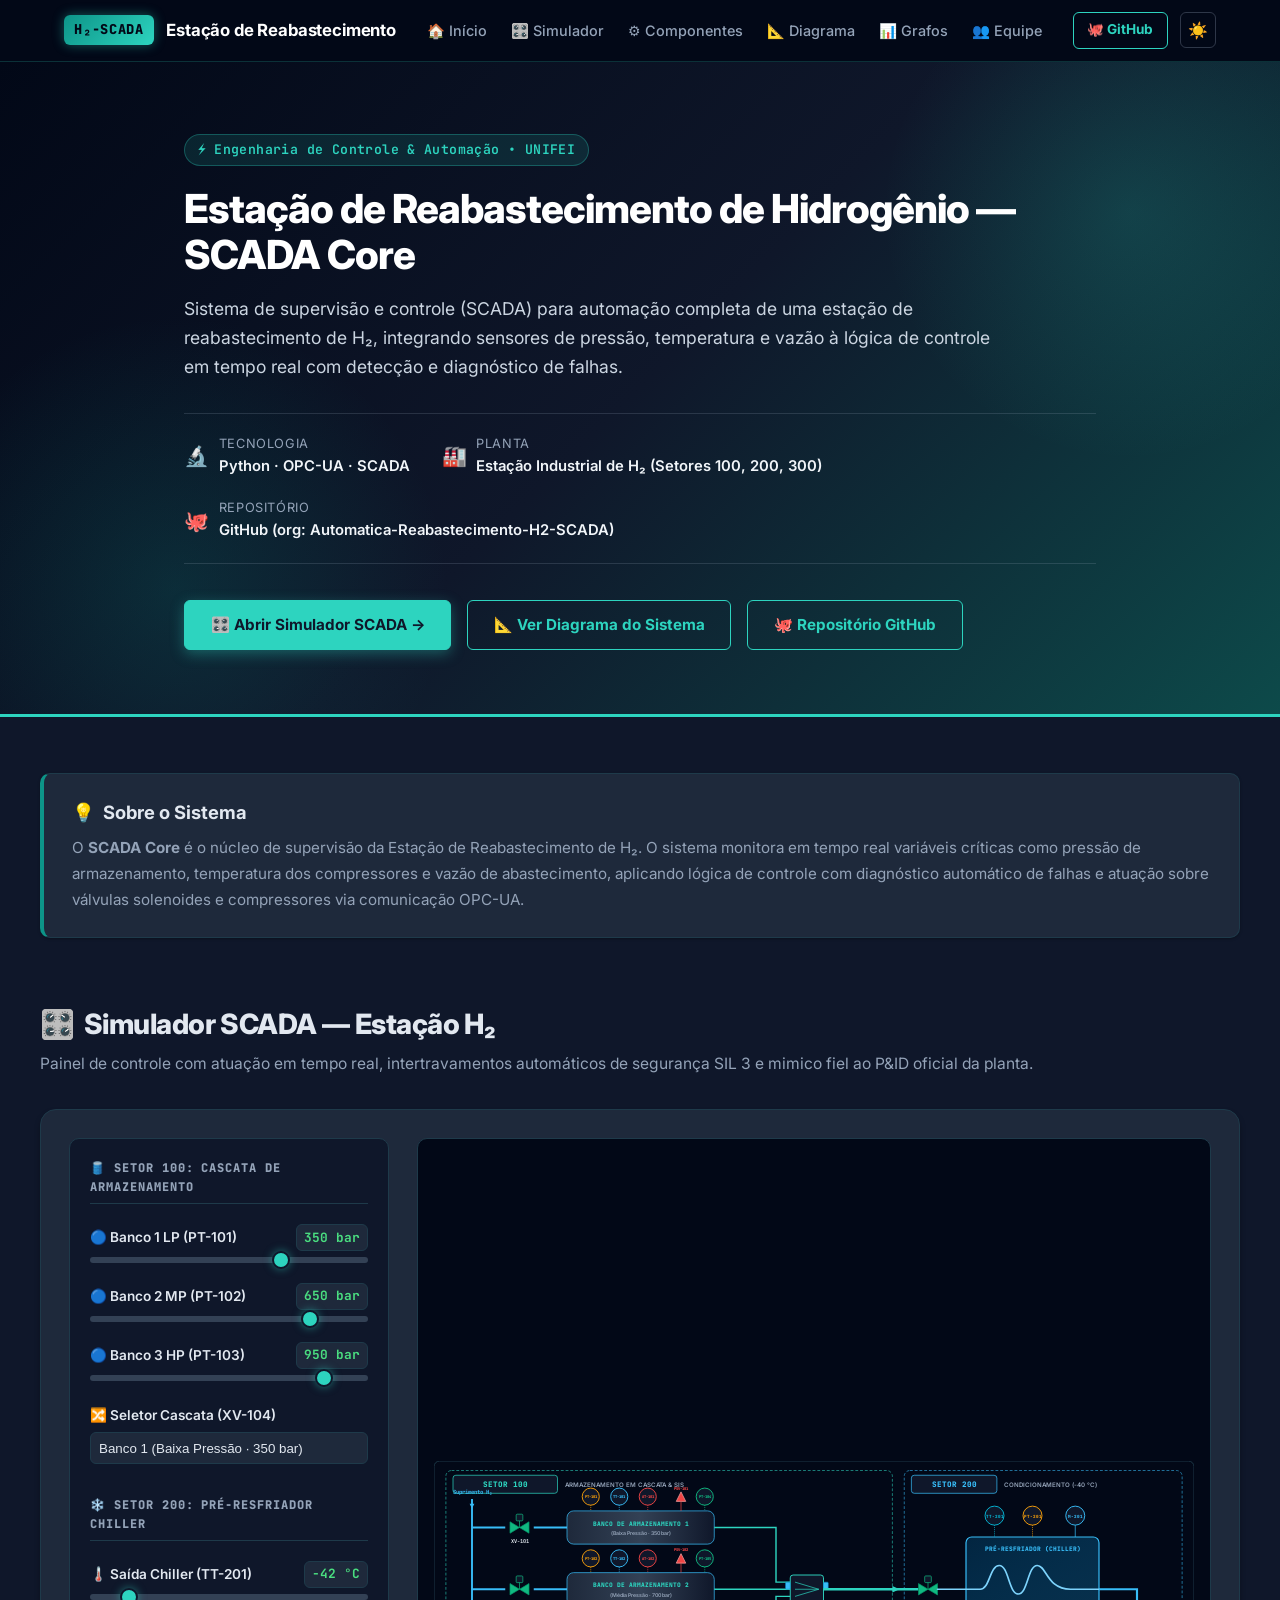
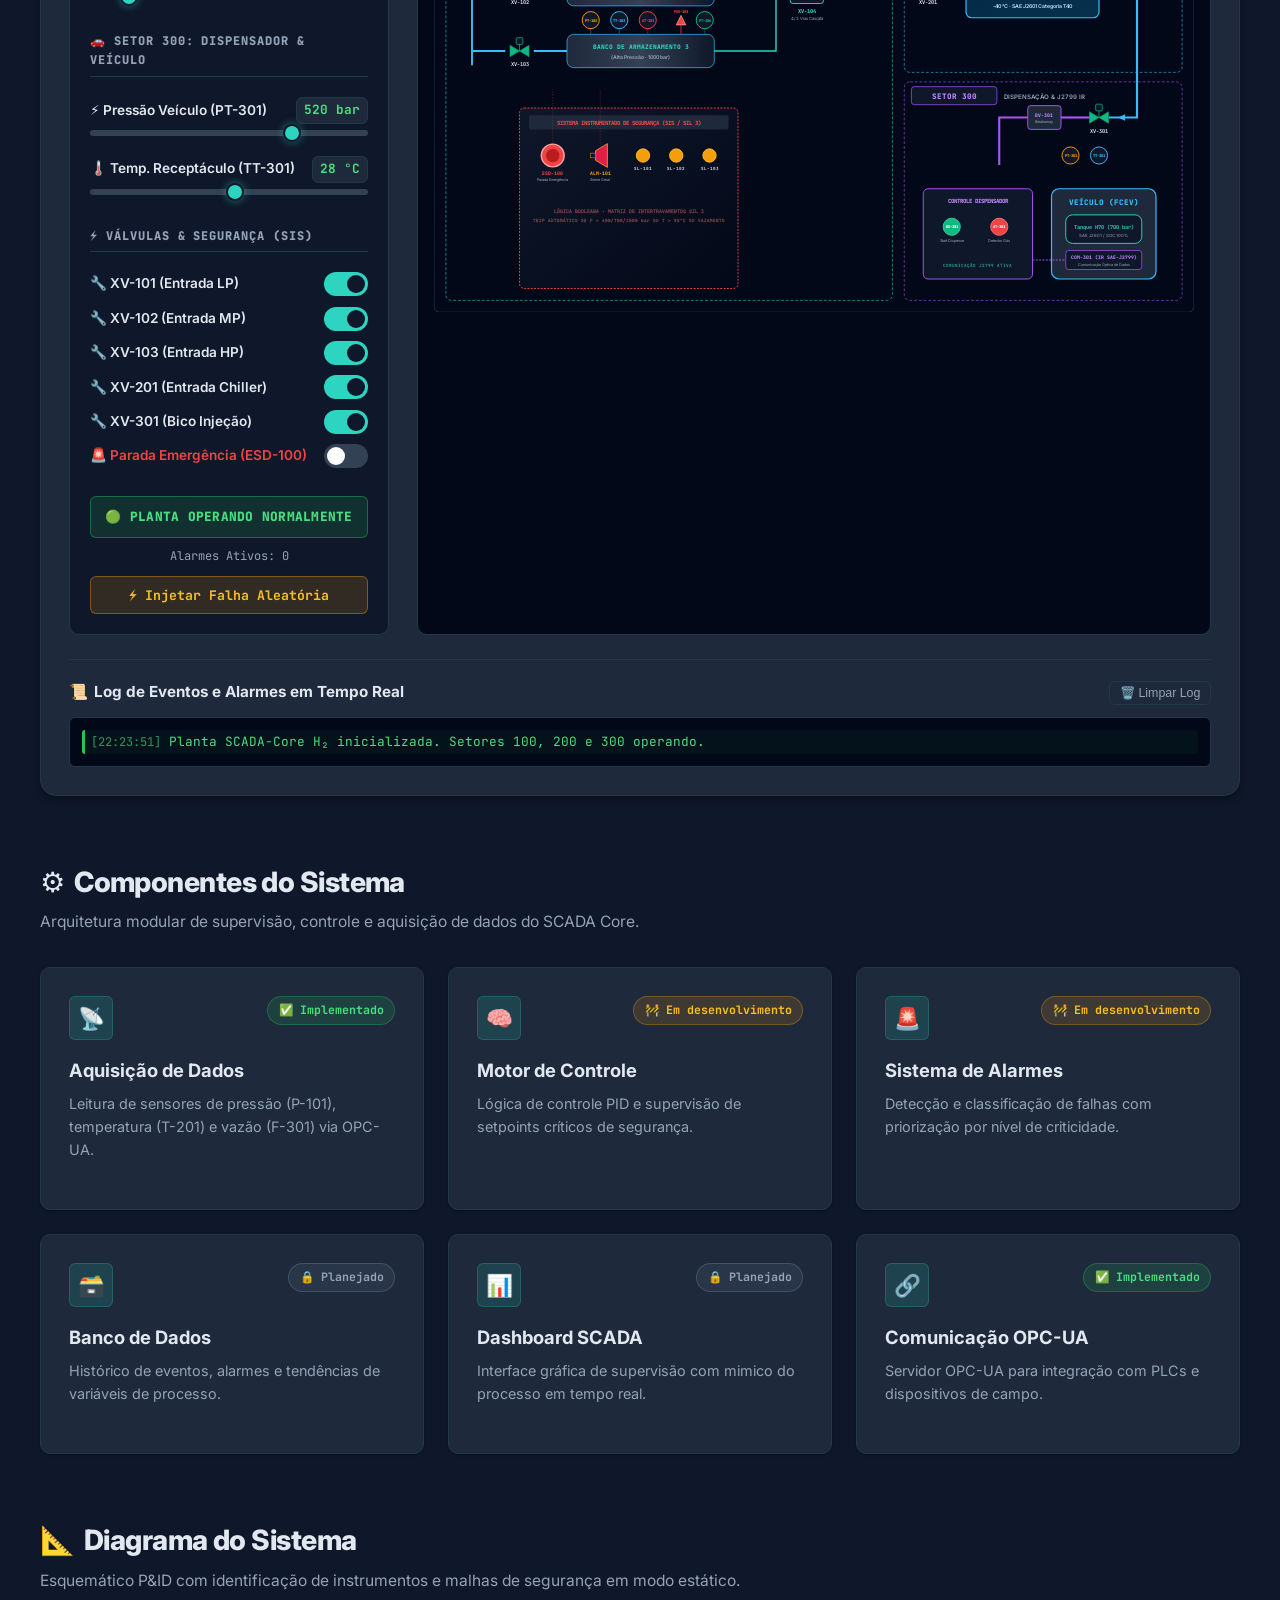
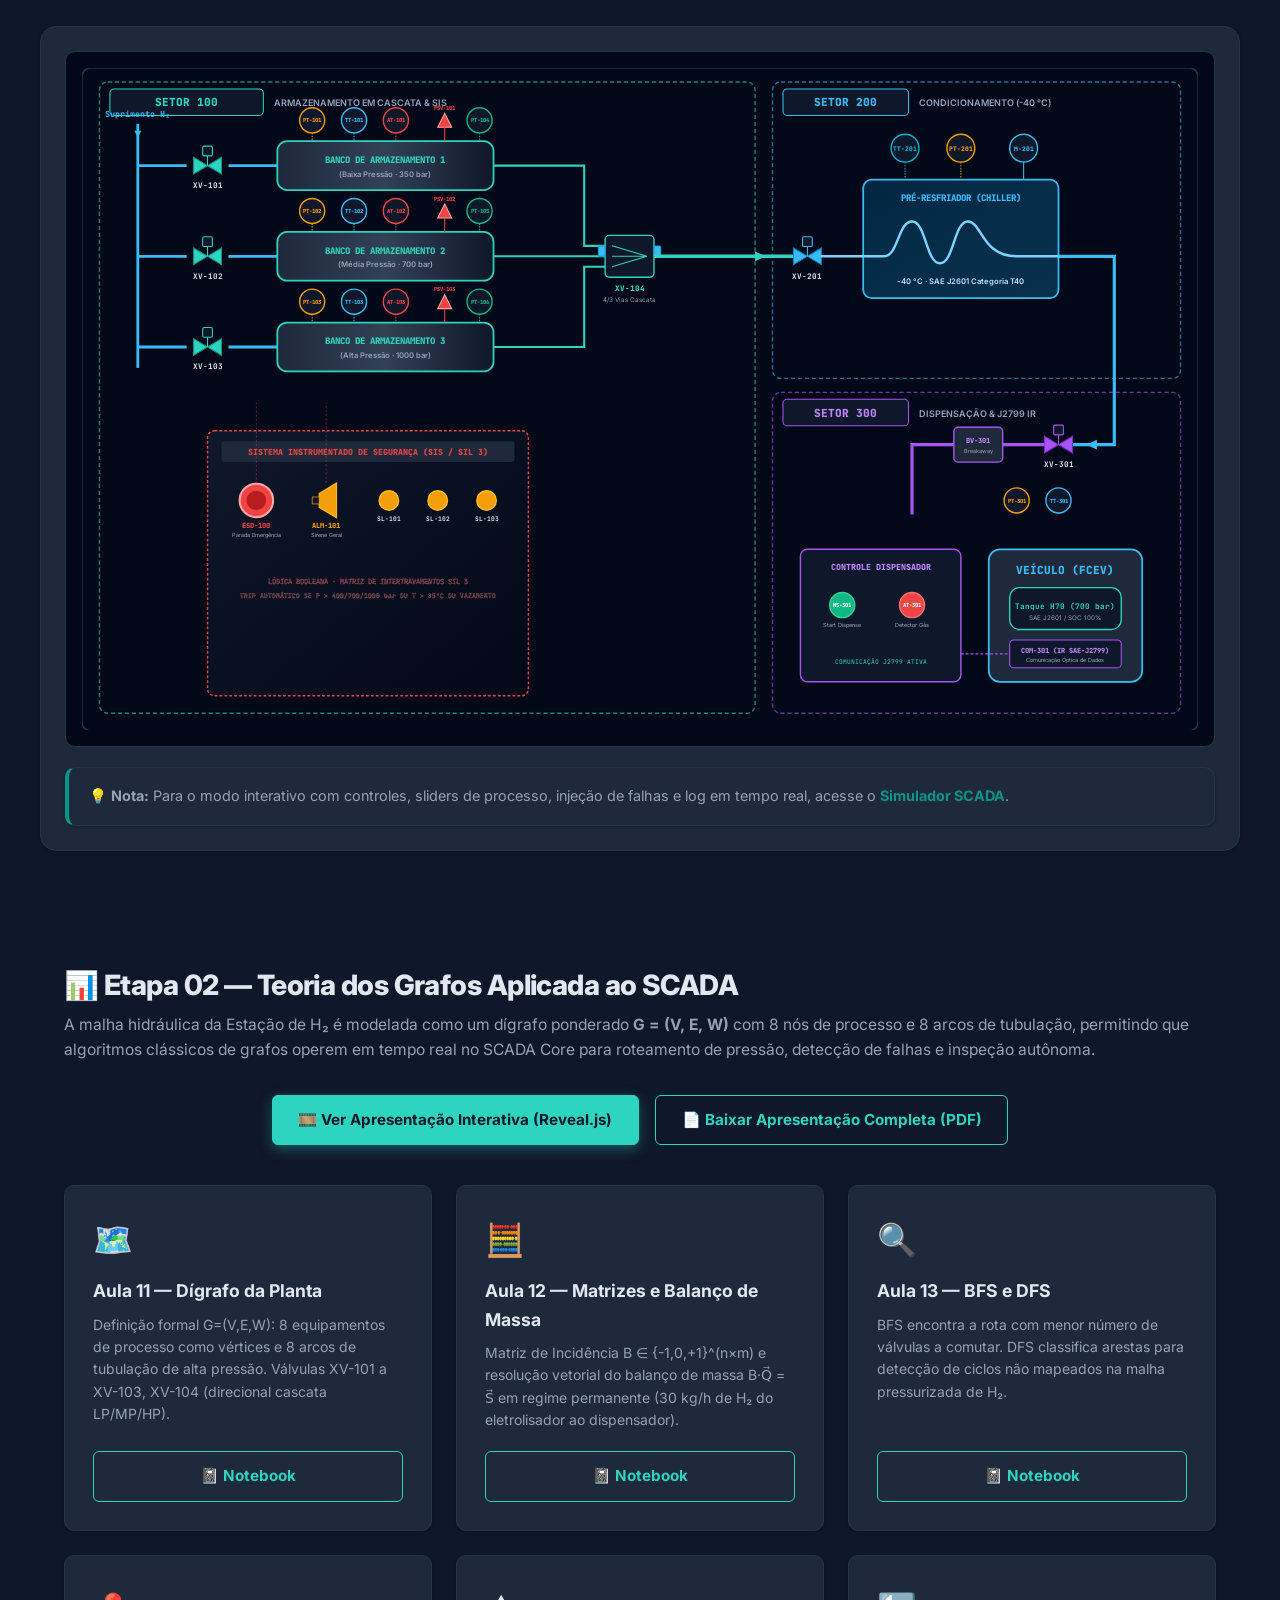
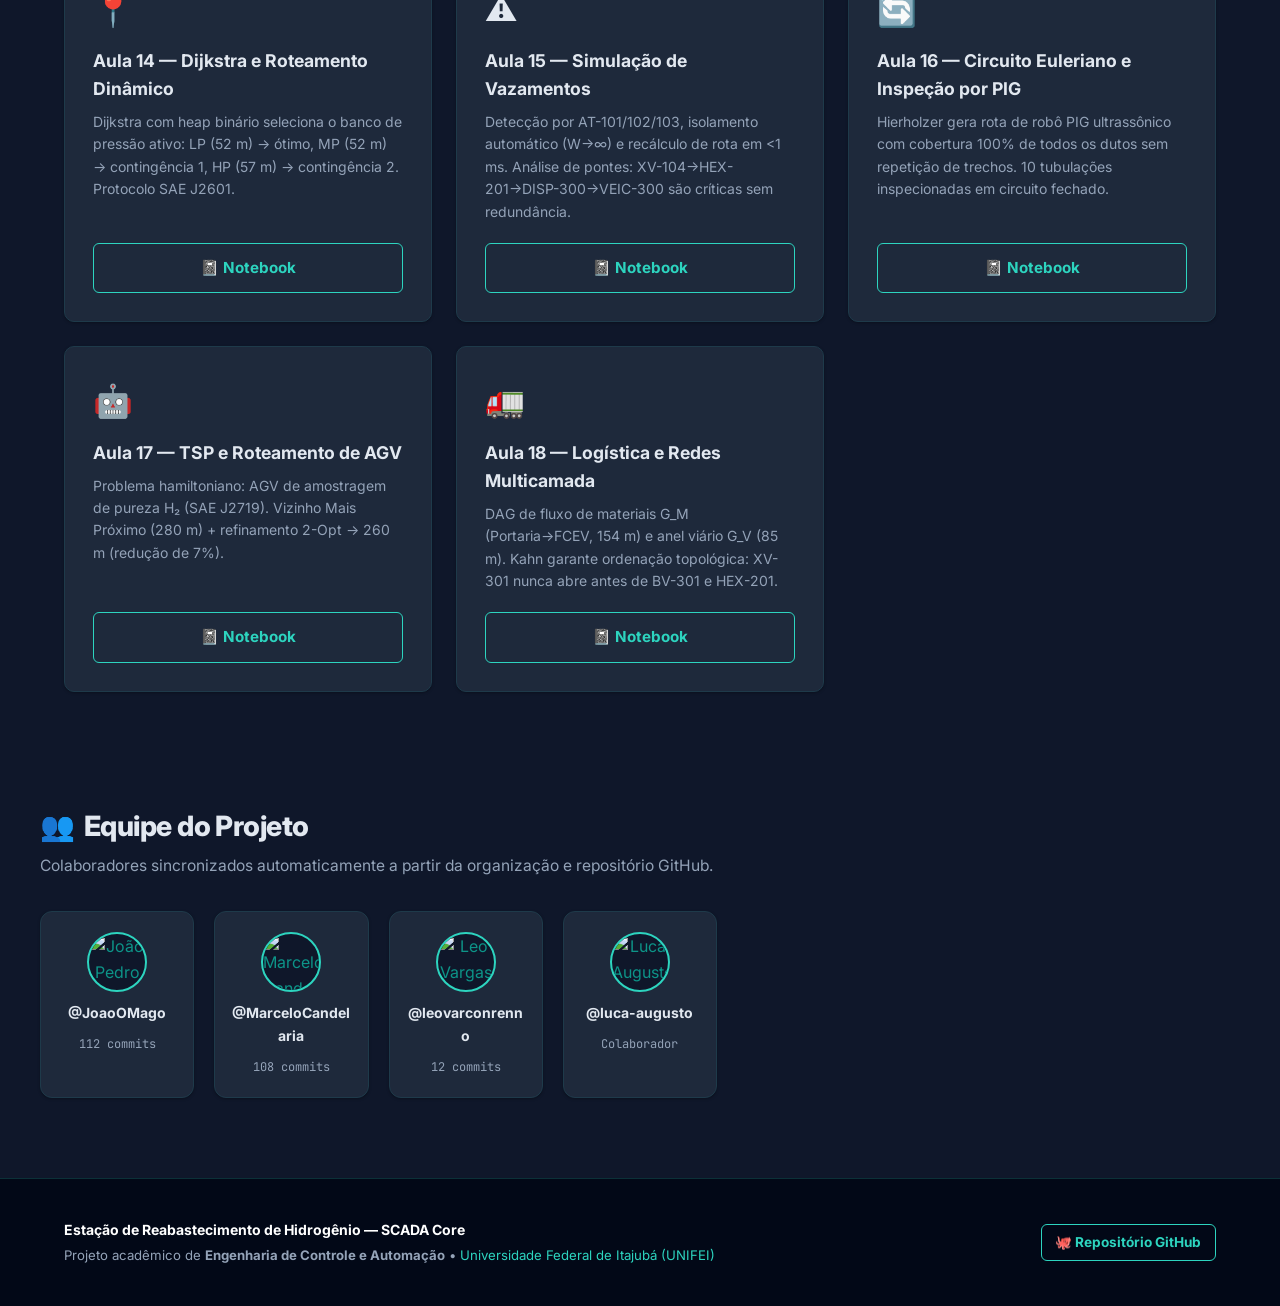
==== commit 2bee6a16: "correção 1" ====
--- a/index.html
+++ b/index.html
@@ -10,6 +10,7 @@
   <meta property="og:type" content="website">
 
   <title>Estação de Reabastecimento de Hidrogênio — SCADA Core</title>
+  <link rel="icon" href="data:image/svg+xml,<svg xmlns=%22http://www.w3.org/2000/svg%22 viewBox=%220 0 100 100%22><text y=%22.9em%22 font-size=%2290%22>⚡</text></svg>">
 
   <!-- Google Fonts: Inter & JetBrains Mono -->
   <link rel="preconnect" href="https://fonts.googleapis.com">
@@ -452,10 +453,14 @@
             para roteamento de pressão, detecção de falhas e inspeção autônoma.
           </p>
         </div>
-        <div style="text-align:center; margin-bottom: 2.5rem;">
+        <div style="text-align:center; margin-bottom: 2.5rem; display: flex; justify-content: center; gap: 1rem; flex-wrap: wrap;">
           <a href="assets/slide/Etapa02_Grafos_SCADA_H2.html"
              class="btn btn-primary" target="_blank" rel="noopener noreferrer">
-            🎞️ Ver Apresentação Completa — Etapa 02
+            🎞️ Ver Apresentação Interativa (Reveal.js)
+          </a>
+          <a href="assets/slide/Etapa02_Grafos_SCADA_H2.pdf"
+             class="btn btn-outline" target="_blank" rel="noopener noreferrer">
+            📄 Baixar Apresentação Completa (PDF)
           </a>
         </div>
         <div class="components-grid">
--- a/assets/css/styles.css
+++ b/assets/css/styles.css
@@ -1,1026 +1,1172 @@
-/* ==========================================================================
-   H2-SCADA Documentation Landing Page Stylesheet
-   Layout: TOPBAR (navbar) + SIDEBAR (índice estreito ~230px) + CONTEÚDO PRINCIPAL
-   ========================================================================== */
-
-/* --------------------------------------------------------------------------
-   1. Variáveis Globais de Cores e Temas (Dark / Light)
-   -------------------------------------------------------------------------- */
-:root {
-  --font-sans: 'Inter', -apple-system, BlinkMacSystemFont, 'Segoe UI', Roboto, Oxygen, Ubuntu, Cantarell, sans-serif;
-  --font-mono: 'JetBrains Mono', 'Fira Code', Menlo, Monaco, Consolas, monospace;
-
-  /* Tema Escuro (Padrão) */
-  --bg-primary: #0f172a;       /* Slate 900 */
-  --bg-secondary: #1e293b;     /* Slate 800 */
-  --bg-hover: #334155;         /* Slate 700 */
-  --bg-card: #1e293b;
-  --bg-card-elevated: #243248;
-
-  --text-primary: #e2e8f0;     /* Slate 200 */
-  --text-muted: #94a3b8;       /* Slate 400 */
-  --text-subtle: #64748b;      /* Slate 500 */
-
-  --accent: #2dd4bf;           /* Teal 400 */
-  --accent-hover: #14b8a6;     /* Teal 500 */
-  --accent-dim: rgba(45, 212, 191, 0.1);
-  --accent-glow: rgba(45, 212, 191, 0.25);
-  --border: #334155;
-  --border-light: rgba(148, 163, 184, 0.12);
-
-  --topbar-height: 56px;
-  --sidebar-width: 240px;
-
-  --shadow-sm: 0 1px 2px 0 rgba(0, 0, 0, 0.05);
-  --shadow-md: 0 4px 16px -1px rgba(0, 0, 0, 0.3);
-  --shadow-lg: 0 10px 30px -3px rgba(0, 0, 0, 0.5);
-  --shadow-glow: 0 0 20px -2px rgba(45, 212, 191, 0.2);
-}
-
-/* Tema Claro */
-[data-theme="light"] {
-  --bg-primary: #f8fafc;       /* Slate 50 */
-  --bg-secondary: #ffffff;     /* White */
-  --bg-hover: #f1f5f9;         /* Slate 100 */
-  --bg-card: #ffffff;
-  --bg-card-elevated: #f8fafc;
-
-  --text-primary: #0f172a;     /* Slate 900 */
-  --text-muted: #475569;       /* Slate 600 */
-  --text-subtle: #64748b;      /* Slate 500 */
-
-  --accent: #0d9488;           /* Teal 600 */
-  --accent-hover: #0f766e;     /* Teal 700 */
-  --accent-dim: rgba(13, 148, 136, 0.1);
-  --accent-glow: rgba(13, 148, 136, 0.2);
-  --border: #e2e8f0;
-  --border-light: rgba(148, 163, 184, 0.25);
-
-  --shadow-sm: 0 1px 2px 0 rgba(0, 0, 0, 0.05);
-  --shadow-md: 0 4px 12px -1px rgba(0, 0, 0, 0.08);
-  --shadow-lg: 0 10px 25px -3px rgba(0, 0, 0, 0.1);
-  --shadow-glow: 0 0 15px -1px rgba(13, 148, 136, 0.15);
-}
-
-/* --------------------------------------------------------------------------
-   2. Reset e Estilos Globais
-   -------------------------------------------------------------------------- */
-*, *::before, *::after {
-  box-sizing: border-box;
-  margin: 0;
-  padding: 0;
-}
-
-html {
-  scroll-behavior: smooth;
-  font-size: 16px;
-}
-
-body {
-  font-family: var(--font-sans);
-  background-color: var(--bg-primary);
-  color: var(--text-primary);
-  line-height: 1.6;
-  -webkit-font-smoothing: antialiased;
-  -moz-osx-font-smoothing: grayscale;
-  min-height: 100vh;
-  display: flex;
-  flex-direction: column;
-  transition: background-color 0.2s ease, color 0.2s ease;
-}
-
-a {
-  color: var(--accent);
-  text-decoration: none;
-  transition: all 0.2s ease;
-}
-
-a:hover {
-  color: var(--accent-hover);
-}
-
-/* --------------------------------------------------------------------------
-   3. TOPBAR (Navbar Horizontal no Topo)
-   -------------------------------------------------------------------------- */
-.topbar {
-  position: fixed;
-  top: 0;
-  left: 0;
-  right: 0;
-  height: var(--topbar-height);
-  background-color: var(--bg-primary);
-  border-bottom: 1px solid var(--border);
-  display: flex;
-  align-items: center;
-  justify-content: space-between;
-  padding: 0 1.25rem;
-  z-index: 100;
-  backdrop-filter: blur(8px);
-  -webkit-backdrop-filter: blur(8px);
-}
-
-.topbar-left {
-  display: flex;
-  align-items: center;
-  gap: 0.85rem;
-}
-
-.brand-badge {
-  font-family: var(--font-mono);
-  font-size: 0.825rem;
-  font-weight: 700;
-  color: var(--accent);
-  background-color: var(--accent-dim);
-  border: 1px solid var(--accent);
-  padding: 0.2rem 0.6rem;
-  border-radius: 9999px;
-  letter-spacing: 0.05em;
-  box-shadow: 0 0 10px rgba(45, 212, 191, 0.15);
-}
-
-.brand-title {
-  font-size: 0.95rem;
-  font-weight: 700;
-  color: var(--text-primary);
-  letter-spacing: -0.01em;
-}
-
-.brand-title .unifei-tag {
-  font-size: 0.75rem;
-  font-weight: 500;
-  color: var(--text-muted);
-  margin-left: 0.4rem;
-}
-
-.topbar-right {
-  display: flex;
-  align-items: center;
-  gap: 0.75rem;
-}
-
-.nav-github-link {
-  display: inline-flex;
-  align-items: center;
-  gap: 0.45rem;
-  font-size: 0.85rem;
-  font-weight: 600;
-  color: var(--text-primary);
-  background-color: var(--bg-secondary);
-  border: 1px solid var(--border);
-  padding: 0.35rem 0.8rem;
-  border-radius: 6px;
-  transition: all 0.2s ease;
-}
-
-.nav-github-link:hover {
-  background-color: var(--bg-hover);
-  border-color: var(--accent);
-  color: var(--accent);
-}
-
-.theme-toggle-btn {
-  background: var(--bg-secondary);
-  border: 1px solid var(--border);
-  color: var(--text-primary);
-  width: 2.25rem;
-  height: 2.25rem;
-  border-radius: 6px;
-  cursor: pointer;
-  display: inline-flex;
-  align-items: center;
-  justify-content: center;
-  font-size: 1rem;
-  transition: all 0.2s ease;
-}
-
-.theme-toggle-btn:hover {
-  border-color: var(--accent);
-  background-color: var(--bg-hover);
-}
-
-.mobile-toggle-btn {
-  display: none;
-  background: var(--bg-secondary);
-  border: 1px solid var(--border);
-  color: var(--text-primary);
-  width: 2.25rem;
-  height: 2.25rem;
-  border-radius: 6px;
-  cursor: pointer;
-  align-items: center;
-  justify-content: center;
-  font-size: 1.1rem;
-}
-
-/* --------------------------------------------------------------------------
-   4. LAYOUT PRINCIPAL: SIDEBAR + CONTEÚDO
-   -------------------------------------------------------------------------- */
-.app-container {
-  display: flex;
-  margin-top: var(--topbar-height);
-  min-height: calc(100vh - var(--topbar-height));
-  position: relative;
-}
-
-/* --------------------------------------------------------------------------
-   5. SIDEBAR (Índice Estreito à Esquerda ~240px)
-   -------------------------------------------------------------------------- */
-.sidebar {
-  width: var(--sidebar-width);
-  background-color: var(--bg-secondary);
-  border-right: 1px solid var(--border);
-  position: fixed;
-  top: var(--topbar-height);
-  bottom: 0;
-  left: 0;
-  overflow-y: auto;
-  padding: 1.25rem 0;
-  z-index: 40;
-  display: flex;
-  flex-direction: column;
-  transition: transform 0.25s ease, background-color 0.2s ease;
-}
-
-.sidebar-nav {
-  display: flex;
-  flex-direction: column;
-  gap: 0.5rem;
-  width: 100%;
-}
-
-.nav-group {
-  list-style: none;
-  display: flex;
-  flex-direction: column;
-  gap: 0.15rem;
-  padding: 0;
-  margin: 0;
-}
-
-.nav-item {
-  width: 100%;
-}
-
-.nav-link {
-  display: flex;
-  align-items: center;
-  gap: 0.6rem;
-  padding: 0.55rem 1rem;
-  color: var(--text-muted);
-  font-size: 0.85rem;
-  font-weight: 500;
-  text-decoration: none;
-  border-left: 3px solid transparent;
-  transition: all 0.2s ease;
-  user-select: none;
-}
-
-.nav-link:hover {
-  background-color: var(--bg-hover);
-  color: var(--text-primary);
-}
-
-.nav-link.active {
-  background-color: var(--accent-dim);
-  border-left-color: var(--accent);
-  color: var(--accent);
-  font-weight: 600;
-}
-
-.sidebar-divider {
-  height: 1px;
-  background-color: var(--border);
-  margin: 0.75rem 1rem;
-  opacity: 0.6;
-}
-
-/* Seção Colapsável de Aulas */
-.nav-collapsible {
-  display: flex;
-  flex-direction: column;
-}
-
-.collapsible-header {
-  width: 100%;
-  display: flex;
-  align-items: center;
-  justify-content: space-between;
-  padding: 0.55rem 1rem;
-  background: transparent;
-  border: none;
-  color: var(--text-primary);
-  font-family: var(--font-sans);
-  font-size: 0.85rem;
-  font-weight: 700;
-  text-align: left;
-  cursor: pointer;
-  transition: color 0.2s ease;
-}
-
-.collapsible-header:hover {
-  color: var(--accent);
-}
-
-.collapsible-chevron {
-  transition: transform 0.2s ease;
-  color: var(--text-subtle);
-}
-
-.collapsible-header[aria-expanded="false"] .collapsible-chevron {
-  transform: rotate(-90deg);
-}
-
-.nav-group-aulas {
-  list-style: none;
-  display: flex;
-  flex-direction: column;
-  gap: 0.15rem;
-  padding-left: 0.5rem;
-  transition: max-height 0.25s ease, opacity 0.2s ease;
-  max-height: 500px;
-  opacity: 1;
-}
-
-.nav-group-aulas.is-collapsed {
-  max-height: 0;
-  overflow: hidden;
-  opacity: 0;
-}
-
-.nav-link-aula {
-  font-family: var(--font-mono);
-  font-size: 0.775rem;
-  padding: 0.45rem 0.85rem;
-}
-
-/* --------------------------------------------------------------------------
-   6. CONTEÚDO PRINCIPAL (Área Scrollável)
-   -------------------------------------------------------------------------- */
-.main-content {
-  margin-left: var(--sidebar-width);
-  flex: 1;
-  padding: 2.5rem 2.5rem 4rem;
-  min-height: calc(100vh - var(--topbar-height));
-  display: flex;
-  justify-content: center;
-}
-
-.main-content-inner {
-  width: 100%;
-  max-width: 960px;
-}
-
-.page-header {
-  margin-bottom: 2rem;
-  padding-bottom: 1.5rem;
-  border-bottom: 1px solid var(--border);
-}
-
-.badge-tag {
-  display: inline-block;
-  font-family: var(--font-mono);
-  font-size: 0.75rem;
-  font-weight: 700;
-  color: var(--accent);
-  background-color: var(--accent-dim);
-  border: 1px solid var(--accent);
-  padding: 0.2rem 0.6rem;
-  border-radius: 4px;
-  margin-bottom: 0.75rem;
-  letter-spacing: 0.04em;
-}
-
-.page-title {
-  font-size: 1.85rem;
-  font-weight: 800;
-  letter-spacing: -0.025em;
-  color: var(--text-primary);
-  line-height: 1.25;
-  margin-bottom: 0.5rem;
-}
-
-.page-subtitle {
-  font-size: 1rem;
-  color: var(--text-muted);
-  line-height: 1.6;
-}
-
-.content-section {
-  margin-bottom: 3.5rem;
-}
-
-.section-title-wrap {
-  margin-bottom: 1.25rem;
-}
-
-.section-title {
-  font-size: 1.35rem;
-  font-weight: 700;
-  color: var(--text-primary);
-  display: flex;
-  align-items: center;
-  gap: 0.5rem;
-  margin-bottom: 0.35rem;
-}
-
-.section-title .icon {
-  font-size: 1.2rem;
-}
-
-.section-desc {
-  font-size: 0.925rem;
-  color: var(--text-muted);
-  line-height: 1.6;
-}
-
-/* --------------------------------------------------------------------------
-   7. BLOCO 1: DIAGRAMA INTERATIVO (Draw.io / SVG) & LEGENDA
-   -------------------------------------------------------------------------- */
-.diagram-card {
-  background-color: var(--bg-card);
-  border: 1px solid var(--border);
-  border-radius: 12px;
-  padding: 1.25rem;
-  box-shadow: var(--shadow-md);
-  position: relative;
-  overflow: hidden;
-  transition: all 0.2s ease;
-}
-
-.diagram-card:hover {
-  border-color: var(--accent);
-  box-shadow: var(--shadow-glow);
-}
-
-.diagram-viewport {
-  width: 100%;
-  display: flex;
-  align-items: center;
-  justify-content: center;
-}
-
-.diagram-viewport svg {
-  width: 100%;
-  height: auto;
-  max-height: 520px;
-  display: block;
-}
-
-/* Legenda do Diagrama */
-.diagram-legend {
-  display: flex;
-  flex-wrap: wrap;
-  gap: 1rem 1.5rem;
-  margin-bottom: 1rem;
-  font-size: 0.8rem;
-  color: var(--text-muted);
-  font-weight: 500;
-}
-
-.legend-item {
-  display: flex;
-  align-items: center;
-  gap: 0.45rem;
-}
-
-.legend-dot {
-  width: 10px;
-  height: 10px;
-  border-radius: 50%;
-  flex-shrink: 0;
-}
-
-.dot-teal { background-color: #2dd4bf; box-shadow: 0 0 6px rgba(45, 212, 191, 0.4); }
-.dot-blue { background-color: #38bdf8; box-shadow: 0 0 6px rgba(56, 189, 248, 0.4); }
-.dot-amber { background-color: #f59e0b; box-shadow: 0 0 6px rgba(245, 158, 11, 0.4); }
-.dot-red { background-color: #ef4444; box-shadow: 0 0 6px rgba(239, 68, 68, 0.4); }
-
-/* Estilos de Nós Interativos no SVG */
-.interactive-node {
-  cursor: pointer;
-  transition: transform 0.2s ease, filter 0.2s ease;
-  outline: none;
-}
-
-.interactive-node:hover,
-.interactive-node:focus {
-  filter: drop-shadow(0 0 8px #2dd4bf);
-}
-
-/* --------------------------------------------------------------------------
-   8. TOOLTIP FLUTUANTE CUSTOMIZADO (Seguindo o Cursor)
-   -------------------------------------------------------------------------- */
-.custom-diagram-tooltip {
-  position: fixed;
-  z-index: 1000;
-  pointer-events: none;
-  background-color: rgba(15, 23, 42, 0.95);
-  border: 1px solid var(--accent);
-  color: var(--text-primary);
-  border-radius: 8px;
-  padding: 0.75rem 1rem;
-  font-size: 0.825rem;
-  line-height: 1.5;
-  box-shadow: var(--shadow-lg), 0 0 15px rgba(45, 212, 191, 0.25);
-  backdrop-filter: blur(8px);
-  -webkit-backdrop-filter: blur(8px);
-  max-width: 320px;
-  opacity: 0;
-  visibility: hidden;
-  transition: opacity 0.15s ease, visibility 0.15s ease;
-}
-
-.custom-diagram-tooltip.is-visible {
-  opacity: 1;
-  visibility: visible;
-}
-
-.tooltip-header {
-  font-family: var(--font-mono);
-  font-weight: 700;
-  color: var(--accent);
-  margin-bottom: 0.35rem;
-  font-size: 0.85rem;
-  border-bottom: 1px solid rgba(45, 212, 191, 0.2);
-  padding-bottom: 0.25rem;
-}
-
-.tooltip-body {
-  list-style: none;
-  padding: 0;
-  margin: 0;
-  color: var(--text-muted);
-  display: flex;
-  flex-direction: column;
-  gap: 0.2rem;
-}
-
-.tooltip-body li {
-  font-size: 0.775rem;
-}
-
-/* --------------------------------------------------------------------------
-   9. BLOCO 2: EQUIPE / MEMBROS GITHUB API & SKELETON LOADING
-   -------------------------------------------------------------------------- */
-.contributors-grid {
-  display: grid;
-  grid-template-columns: repeat(auto-fill, minmax(160px, 1fr));
-  gap: 1.25rem;
-  margin-top: 1rem;
-}
-
-.contributor-card {
-  background-color: var(--bg-card);
-  border: 1px solid var(--border);
-  border-radius: 12px;
-  padding: 1.25rem 1rem;
-  text-align: center;
-  display: flex;
-  flex-direction: column;
-  align-items: center;
-  gap: 0.75rem;
-  text-decoration: none;
-  box-shadow: var(--shadow-sm);
-  transition: all 0.2s ease;
-  position: relative;
-  overflow: hidden;
-}
-
-.contributor-card:hover {
-  background-color: var(--bg-hover);
-  border-color: var(--accent);
-  transform: translateY(-2px);
-  box-shadow: var(--shadow-md), var(--shadow-glow);
-}
-
-.contributor-avatar-wrap {
-  width: 64px;
-  height: 64px;
-  border-radius: 50%;
-  padding: 2px;
-  background: linear-gradient(135deg, var(--accent), #38bdf8);
-  display: flex;
-  align-items: center;
-  justify-content: center;
-}
-
-.contributor-avatar {
-  width: 100%;
-  height: 100%;
-  border-radius: 50%;
-  object-fit: cover;
-  background-color: var(--bg-primary);
-}
-
-.contributor-info {
-  display: flex;
-  flex-direction: column;
-  align-items: center;
-  gap: 0.25rem;
-  width: 100%;
-}
-
-.contributor-login {
-  font-size: 0.9rem;
-  font-weight: 700;
-  color: var(--text-primary);
-  display: flex;
-  align-items: center;
-  gap: 0.25rem;
-  word-break: break-word;
-}
-
-.external-icon {
-  opacity: 0;
-  color: var(--accent);
-  transition: opacity 0.2s ease;
-}
-
-.contributor-card:hover .external-icon {
-  opacity: 1;
-}
-
-.contributor-stats {
-  font-size: 0.775rem;
-  color: var(--text-muted);
-}
-
-.commit-count {
-  font-family: var(--font-mono);
-  font-weight: 700;
-  color: var(--accent);
-}
-
-.contributor-badge {
-  font-family: var(--font-mono);
-  font-size: 0.65rem;
-  font-weight: 700;
-  padding: 0.15rem 0.5rem;
-  border-radius: 9999px;
-  margin-top: 0.35rem;
-  letter-spacing: 0.02em;
-}
-
-.contributor-badge.top-contributor {
-  background-color: rgba(245, 158, 11, 0.15);
-  color: #fbbf24;
-  border: 1px solid rgba(245, 158, 11, 0.4);
-}
-
-.contributor-badge.member-badge {
-  background-color: var(--accent-dim);
-  color: var(--accent);
-  border: 1px solid var(--accent);
-}
-
-/* Skeleton Loading Animation */
-.skeleton-card {
-  pointer-events: none;
-}
-
-.skeleton-avatar {
-  width: 64px;
-  height: 64px;
-  border-radius: 50%;
-  background: var(--bg-hover);
-  animation: pulseShimmer 1.5s infinite ease-in-out;
-}
-
-.skeleton-text {
-  border-radius: 4px;
-  background: var(--bg-hover);
-  animation: pulseShimmer 1.5s infinite ease-in-out;
-}
-
-.skeleton-title {
-  width: 70%;
-  height: 14px;
-}
-
-.skeleton-subtitle {
-  width: 50%;
-  height: 10px;
-}
-
-@keyframes pulseShimmer {
-  0% { opacity: 0.4; }
-  50% { opacity: 0.8; }
-  100% { opacity: 0.4; }
-}
-
-/* Fallback de Colaboradores */
-.contributors-fallback-card {
-  grid-column: 1 / -1;
-  background-color: var(--bg-card);
-  border: 1px dashed var(--border);
-  border-radius: 12px;
-  padding: 1.5rem;
-  display: flex;
-  align-items: center;
-  gap: 1.25rem;
-}
-
-.fallback-icon {
-  color: var(--accent);
-  flex-shrink: 0;
-}
-
-.fallback-title {
-  font-size: 0.95rem;
-  font-weight: 700;
-  color: var(--text-primary);
-  margin-bottom: 0.2rem;
-}
-
-.fallback-desc {
-  font-size: 0.85rem;
-  color: var(--text-muted);
-  margin-bottom: 0.75rem;
-}
-
-.fallback-btn {
-  display: inline-flex;
-  font-size: 0.85rem;
-  font-weight: 600;
-  color: var(--accent);
-}
-
-/* --------------------------------------------------------------------------
-   10. ESTILOS DE DOCUMENTAÇÃO (Sobre e Aulas)
-   -------------------------------------------------------------------------- */
-.prose-body {
-  display: flex;
-  flex-direction: column;
-  gap: 1.5rem;
-}
-
-.doc-card {
-  background-color: var(--bg-card);
-  border: 1px solid var(--border);
-  border-radius: 12px;
-  padding: 1.5rem;
-  box-shadow: var(--shadow-sm);
-}
-
-.doc-section-title {
-  font-size: 1.15rem;
-  font-weight: 700;
-  color: var(--text-primary);
-  display: flex;
-  align-items: center;
-  gap: 0.45rem;
-  margin-bottom: 0.85rem;
-}
-
-.doc-card p {
-  color: var(--text-muted);
-  font-size: 0.925rem;
-  line-height: 1.7;
-  margin-bottom: 0.75rem;
-}
-
-.doc-card p:last-child {
-  margin-bottom: 0;
-}
-
-.doc-card strong {
-  color: var(--text-primary);
-}
-
-.doc-bullet-list {
-  list-style: none;
-  padding: 0;
-  margin: 0.75rem 0;
-  display: flex;
-  flex-direction: column;
-  gap: 0.6rem;
-}
-
-.doc-bullet-list li {
-  color: var(--text-muted);
-  font-size: 0.9rem;
-  line-height: 1.6;
-  position: relative;
-  padding-left: 1.25rem;
-}
-
-.doc-bullet-list li::before {
-  content: '▸';
-  position: absolute;
-  left: 0;
-  color: var(--accent);
-}
-
-/* Tabelas de Documentação */
-.table-responsive {
-  overflow-x: auto;
-  margin: 1rem 0;
-}
-
-.doc-table {
-  width: 100%;
-  border-collapse: collapse;
-  font-size: 0.85rem;
-  text-align: left;
-}
-
-.doc-table th {
-  background-color: var(--bg-primary);
-  color: var(--text-primary);
-  font-weight: 700;
-  padding: 0.75rem 1rem;
-  border-bottom: 2px solid var(--border);
-}
-
-.doc-table td {
-  padding: 0.75rem 1rem;
-  border-bottom: 1px solid var(--border);
-  color: var(--text-muted);
-}
-
-.doc-table tr:hover td {
-  background-color: var(--bg-hover);
-  color: var(--text-primary);
-}
-
-.doc-table code {
-  font-family: var(--font-mono);
-  font-size: 0.8rem;
-  background-color: var(--accent-dim);
-  color: var(--accent);
-  padding: 0.15rem 0.4rem;
-  border-radius: 4px;
-}
-
-/* Bloco de Código */
-.code-block {
-  background-color: var(--bg-primary);
-  border: 1px solid var(--border);
-  border-left: 3px solid var(--accent);
-  border-radius: 6px;
-  padding: 0.85rem 1.25rem;
-  font-family: var(--font-mono);
-  font-size: 0.825rem;
-  color: var(--text-primary);
-  overflow-x: auto;
-  margin: 0.75rem 0;
-}
-
-.primary-action-btn {
-  display: inline-flex;
-  align-items: center;
-  gap: 0.5rem;
-  background-color: var(--accent);
-  color: #0f172a;
-  font-size: 0.875rem;
-  font-weight: 700;
-  padding: 0.65rem 1.25rem;
-  border-radius: 6px;
-  text-decoration: none;
-  transition: all 0.2s ease;
-  box-shadow: 0 4px 12px rgba(45, 212, 191, 0.25);
-}
-
-.primary-action-btn:hover {
-  background-color: var(--accent-hover);
-  color: #0f172a;
-  transform: translateY(-1px);
-}
-
-/* Estado de Loading e Erro */
-.page-loading-spinner {
-  display: flex;
-  align-items: center;
-  justify-content: center;
-  padding: 5rem 0;
-}
-
-.spinner {
-  width: 36px;
-  height: 36px;
-  border: 3px solid var(--border);
-  border-top-color: var(--accent);
-  border-radius: 50%;
-  animation: spin 0.8s linear infinite;
-}
-
-@keyframes spin {
-  to { transform: rotate(360deg); }
-}
-
-.page-error-card {
-  background-color: var(--bg-card);
-  border: 1px solid #ef4444;
-  border-radius: 12px;
-  padding: 2rem;
-  text-align: center;
-}
-
-/* Overlay do Drawer Mobile */
-.drawer-overlay {
-  display: none;
-  position: fixed;
-  inset: 0;
-  background-color: rgba(0, 0, 0, 0.6);
-  backdrop-filter: blur(4px);
-  -webkit-backdrop-filter: blur(4px);
-  z-index: 35;
-}
-
-.drawer-overlay.is-visible {
-  display: block;
-}
-
-/* --------------------------------------------------------------------------
-   11. RESPONSIVIDADE (MOBILE & TABLET)
-   -------------------------------------------------------------------------- */
-@media (max-width: 860px) {
-  .brand-title .unifei-tag {
-    display: none;
-  }
-
-  .mobile-toggle-btn {
-    display: inline-flex;
-  }
-
-  .sidebar {
-    transform: translateX(-100%);
-    box-shadow: var(--shadow-lg);
-    width: 260px;
-  }
-
-  .sidebar.is-open {
-    transform: translateX(0);
-  }
-
-  .main-content {
-    margin-left: 0;
-    padding: 1.5rem 1.25rem 3rem;
-  }
-
-  .page-title {
-    font-size: 1.5rem;
-  }
-
-  .contributors-grid {
-    grid-template-columns: repeat(2, 1fr);
-  }
-}
-
-@media (max-width: 480px) {
-  .nav-github-link span {
-    display: none;
-  }
-
-  .contributors-grid {
-    grid-template-columns: 1fr;
-  }
-}
-
-/* ====================================================================
-   ETAPA 02 — GRAFOS
-   ==================================================================== */
-.components-grid {
-  display: grid;
-  grid-template-columns: repeat(auto-fit, minmax(280px, 1fr));
-  gap: 1.5rem;
-}
-
-.component-card {
-  background-color: var(--bg-card, #0f172a);
-  border: 1px solid var(--border-color, #1e293b);
-  border-radius: var(--radius-md, 8px);
-  padding: 1.75rem;
-  display: flex;
-  flex-direction: column;
-  justify-content: space-between;
-  box-shadow: var(--shadow-sm, 0 1px 2px rgba(0,0,0,0.2));
-  transition: all 0.25s cubic-bezier(0.16, 1, 0.3, 1);
-  position: relative;
-}
-
-.component-card:hover {
-  transform: translateY(-3px);
-  box-shadow: var(--shadow-lg, 0 10px 15px rgba(0,0,0,0.3));
-  border-color: var(--primary-light, #38bdf8);
-}
-
-.component-icon {
-  font-size: 2rem;
-  margin-bottom: 0.75rem;
-}
-
-.component-name {
-  font-size: 1.1rem;
-  font-weight: 700;
-  color: var(--text-main, #f8fafc);
-  margin-bottom: 0.5rem;
-}
-
-.component-desc {
-  font-size: 0.875rem;
-  color: var(--text-muted, #94a3b8);
-  line-height: 1.6;
-  margin-bottom: 1.25rem;
-}
-
+/* ==========================================================================
+   H2-SCADA Landing Page Stylesheet
+   Estrutura baseada fielmente no layout e componentes da referência,
+   com paleta personalizada Teal/Dark, simulador SCADA e integrações interativas.
+   ========================================================================== */
+
+/* --------------------------------------------------------------------------
+   1. Sistema de Variáveis CSS (Light & Dark Theme)
+   -------------------------------------------------------------------------- */
+:root {
+  /* Light mode (Padrão quando não houver data-theme="dark") */
+  --bg-main: #f0fdfa;
+  --bg-card: #ffffff;
+  --bg-header: #0f172a;
+  --text-main: #1e293b;
+  --text-muted: #64748b;
+  --text-inverse: #ffffff;
+  --border-color: #99f6e4;
+  --primary: #0f172a;
+  --primary-light: #2dd4bf;
+  --accent: #0d9488;
+  --accent-glow: rgba(45, 212, 191, 0.15);
+  
+  --shadow-sm: 0 1px 3px rgba(0, 0, 0, 0.08);
+  --shadow-md: 0 4px 6px -1px rgba(0, 0, 0, 0.1);
+  --shadow-lg: 0 10px 15px -3px rgba(0, 0, 0, 0.1);
+  --shadow-glow: 0 0 20px rgba(45, 212, 191, 0.25);
+
+  --radius-sm: 6px;
+  --radius-md: 10px;
+  --radius-lg: 16px;
+
+  --font-sans: 'Inter', system-ui, -apple-system, BlinkMacSystemFont, 'Segoe UI', Roboto, sans-serif;
+  --font-mono: 'JetBrains Mono', monospace;
+
+  --status-success-bg: rgba(34, 197, 94, 0.12);
+  --status-success-text: #16a34a;
+  --status-warning-bg: rgba(245, 158, 11, 0.12);
+  --status-warning-text: #d97706;
+  --status-danger-bg: rgba(239, 68, 68, 0.12);
+  --status-danger-text: #dc2626;
+  --status-locked-bg: rgba(148, 163, 184, 0.15);
+  --status-locked-text: #475569;
+}
+
+[data-theme="dark"] {
+  --bg-main: #0f172a;
+  --bg-card: #1e293b;
+  --bg-header: #020817;
+  --text-main: #e2e8f0;
+  --text-muted: #94a3b8;
+  --border-color: #1e3a4a;
+  --shadow-sm: 0 1px 3px rgba(0, 0, 0, 0.3);
+  --shadow-md: 0 4px 6px -1px rgba(0, 0, 0, 0.4);
+  --shadow-lg: 0 10px 20px -3px rgba(0, 0, 0, 0.5);
+
+  --status-success-bg: rgba(34, 197, 94, 0.15);
+  --status-success-text: #4ade80;
+  --status-warning-bg: rgba(245, 158, 11, 0.15);
+  --status-warning-text: #fbbf24;
+  --status-danger-bg: rgba(239, 68, 68, 0.18);
+  --status-danger-text: #f87171;
+  --status-locked-bg: rgba(148, 163, 184, 0.1);
+  --status-locked-text: #94a3b8;
+}
+
+/* --------------------------------------------------------------------------
+   2. Reset e Estilos Globais
+   -------------------------------------------------------------------------- */
+*, *::before, *::after {
+  box-sizing: border-box;
+  margin: 0;
+  padding: 0;
+}
+
+html {
+  scroll-behavior: smooth;
+  font-size: 16px;
+}
+
+body {
+  font-family: var(--font-sans);
+  background-color: var(--bg-main);
+  color: var(--text-main);
+  line-height: 1.6;
+  -webkit-font-smoothing: antialiased;
+  -moz-osx-font-smoothing: grayscale;
+  min-height: 100vh;
+  display: flex;
+  flex-direction: column;
+  transition: background-color 0.25s ease, color 0.25s ease;
+}
+
+a {
+  color: var(--accent);
+  text-decoration: none;
+  transition: color 0.2s ease, border-color 0.2s ease;
+}
+
+a:hover {
+  color: var(--primary-light);
+}
+
+.container {
+  width: 100%;
+  max-width: 1200px;
+  margin: 0 auto;
+  padding: 0 1.5rem;
+}
+
+/* --------------------------------------------------------------------------
+   3. NAVBAR (Copiada e adaptada do professor com paleta Teal)
+   -------------------------------------------------------------------------- */
+.navbar {
+  position: sticky;
+  top: 0;
+  z-index: 100;
+  background-color: var(--bg-header);
+  border-bottom: 1px solid rgba(45, 212, 191, 0.2);
+  backdrop-filter: blur(10px);
+  -webkit-backdrop-filter: blur(10px);
+  padding: 0.75rem 0;
+}
+
+.nav-container {
+  display: flex;
+  align-items: center;
+  justify-content: space-between;
+}
+
+.nav-brand {
+  display: flex;
+  align-items: center;
+  gap: 0.75rem;
+  text-decoration: none;
+}
+
+.scada-badge {
+  font-family: var(--font-mono);
+  font-size: 0.85rem;
+  font-weight: 800;
+  color: #020817;
+  background: linear-gradient(135deg, #0d9488, #2dd4bf);
+  padding: 0.25rem 0.65rem;
+  border-radius: var(--radius-sm);
+  letter-spacing: 0.05em;
+  box-shadow: 0 0 12px rgba(45, 212, 191, 0.4);
+}
+
+.nav-brand-title {
+  font-size: 1.05rem;
+  font-weight: 700;
+  color: var(--text-inverse);
+  letter-spacing: -0.01em;
+}
+
+.nav-links {
+  display: flex;
+  align-items: center;
+  gap: 1.5rem;
+  list-style: none;
+}
+
+.nav-link {
+  font-size: 0.9rem;
+  font-weight: 500;
+  color: #94a3b8;
+  display: flex;
+  align-items: center;
+  gap: 0.35rem;
+  transition: color 0.2s ease;
+}
+
+.nav-link:hover,
+.nav-link.active {
+  color: var(--primary-light);
+}
+
+.nav-actions {
+  display: flex;
+  align-items: center;
+  gap: 0.75rem;
+}
+
+.theme-toggle {
+  background: transparent;
+  border: 1px solid rgba(148, 163, 184, 0.3);
+  color: var(--text-inverse);
+  width: 2.25rem;
+  height: 2.25rem;
+  border-radius: var(--radius-sm);
+  cursor: pointer;
+  display: flex;
+  align-items: center;
+  justify-content: center;
+  font-size: 1rem;
+  transition: all 0.2s ease;
+}
+
+.theme-toggle:hover {
+  border-color: var(--primary-light);
+  color: var(--primary-light);
+  background: rgba(45, 212, 191, 0.1);
+}
+
+.hamburger-btn {
+  display: none;
+  background: transparent;
+  border: 1px solid rgba(148, 163, 184, 0.3);
+  color: var(--text-inverse);
+  width: 2.25rem;
+  height: 2.25rem;
+  border-radius: var(--radius-sm);
+  cursor: pointer;
+  align-items: center;
+  justify-content: center;
+  font-size: 1.15rem;
+}
+
+/* Menu Mobile Dropdown */
+.mobile-nav-menu {
+  display: none;
+  background-color: var(--bg-header);
+  border-bottom: 1px solid rgba(45, 212, 191, 0.2);
+  padding: 1rem 1.5rem;
+  flex-direction: column;
+  gap: 0.85rem;
+}
+
+.mobile-nav-menu.is-open {
+  display: flex;
+}
+
+.mobile-nav-menu .nav-link {
+  font-size: 0.95rem;
+  padding: 0.4rem 0;
+}
+
+/* --------------------------------------------------------------------------
+   4. HERO SECTION (Estrutura idêntica à referência, com paleta Teal/Dark)
+   -------------------------------------------------------------------------- */
+.hero-section {
+  position: relative;
+  background: linear-gradient(135deg, #020817 0%, #0f172a 50%, #0d4a4a 100%);
+  border-bottom: 3px solid var(--primary-light);
+  color: var(--text-inverse);
+  padding: 4.5rem 0 4rem;
+  overflow: hidden;
+}
+
+/* Efeito de brilho radial de fundo */
+.hero-section::before {
+  content: '';
+  position: absolute;
+  top: -100px;
+  right: -100px;
+  width: 500px;
+  height: 500px;
+  background: radial-gradient(circle, rgba(45, 212, 191, 0.15) 0%, transparent 70%);
+  pointer-events: none;
+}
+
+.hero-section::after {
+  content: '';
+  position: absolute;
+  bottom: -150px;
+  left: -100px;
+  width: 550px;
+  height: 550px;
+  background: radial-gradient(circle, rgba(13, 148, 136, 0.2) 0%, transparent 70%);
+  pointer-events: none;
+}
+
+.hero-container {
+  position: relative;
+  z-index: 2;
+  max-width: 960px;
+}
+
+.hero-tagline {
+  display: inline-flex;
+  align-items: center;
+  gap: 0.5rem;
+  font-family: var(--font-mono);
+  font-size: 0.825rem;
+  font-weight: 600;
+  color: var(--primary-light);
+  background: rgba(45, 212, 191, 0.12);
+  border: 1px solid rgba(45, 212, 191, 0.3);
+  padding: 0.3rem 0.8rem;
+  border-radius: 9999px;
+  margin-bottom: 1.25rem;
+  letter-spacing: 0.03em;
+}
+
+.hero-title {
+  font-size: 2.5rem;
+  font-weight: 800;
+  line-height: 1.15;
+  letter-spacing: -0.025em;
+  margin-bottom: 1rem;
+  color: #ffffff;
+}
+
+.hero-subtitle {
+  font-size: 1.1rem;
+  color: #cbd5e1;
+  line-height: 1.65;
+  margin-bottom: 2rem;
+  max-width: 820px;
+}
+
+/* Meta Items */
+.hero-meta {
+  display: flex;
+  flex-wrap: wrap;
+  gap: 1.25rem 2rem;
+  margin-bottom: 2.25rem;
+  padding: 1.25rem 0;
+  border-top: 1px solid rgba(148, 163, 184, 0.2);
+  border-bottom: 1px solid rgba(148, 163, 184, 0.2);
+}
+
+.meta-item {
+  display: flex;
+  align-items: center;
+  gap: 0.6rem;
+  font-size: 0.9rem;
+}
+
+.meta-icon {
+  font-size: 1.25rem;
+}
+
+.meta-label {
+  color: #94a3b8;
+  font-size: 0.8rem;
+  text-transform: uppercase;
+  letter-spacing: 0.05em;
+}
+
+.meta-value {
+  color: #f1f5f9;
+  font-weight: 600;
+  font-size: 0.925rem;
+}
+
+/* Hero Actions */
+.hero-actions {
+  display: flex;
+  flex-wrap: wrap;
+  gap: 1rem;
+}
+
+.btn {
+  display: inline-flex;
+  align-items: center;
+  justify-content: center;
+  gap: 0.5rem;
+  font-family: var(--font-sans);
+  font-size: 0.95rem;
+  font-weight: 700;
+  padding: 0.75rem 1.6rem;
+  border-radius: var(--radius-sm);
+  cursor: pointer;
+  transition: all 0.2s ease;
+  text-decoration: none;
+}
+
+.btn-primary {
+  background-color: var(--primary-light);
+  color: #0f172a;
+  border: 1px solid var(--primary-light);
+  box-shadow: 0 4px 14px rgba(45, 212, 191, 0.35);
+}
+
+.btn-primary:hover {
+  background-color: #5eead4;
+  border-color: #5eead4;
+  color: #020817;
+  transform: translateY(-2px);
+  box-shadow: 0 6px 20px rgba(45, 212, 191, 0.45);
+}
+
+.btn-outline {
+  background-color: transparent;
+  color: var(--primary-light);
+  border: 1px solid var(--primary-light);
+}
+
+.btn-outline:hover {
+  background-color: rgba(45, 212, 191, 0.12);
+  color: #5eead4;
+  border-color: #5eead4;
+  transform: translateY(-2px);
+}
+
+/* --------------------------------------------------------------------------
+   5. MAIN CONTENT & SEÇÕES
+   -------------------------------------------------------------------------- */
+.main-content {
+  padding: 3.5rem 0 5rem;
+  display: flex;
+  flex-direction: column;
+  gap: 4rem;
+}
+
+.section-header {
+  margin-bottom: 2rem;
+}
+
+.section-title {
+  font-size: 1.75rem;
+  font-weight: 800;
+  color: var(--text-main);
+  display: flex;
+  align-items: center;
+  gap: 0.6rem;
+  letter-spacing: -0.02em;
+}
+
+.section-subtitle {
+  font-size: 0.975rem;
+  color: var(--text-muted);
+  margin-top: 0.35rem;
+}
+
+/* --------------------------------------------------------------------------
+   6. CALLOUT (Estrutura idêntica à do professor)
+   -------------------------------------------------------------------------- */
+.callout {
+  background-color: var(--bg-card);
+  border: 1px solid var(--border-color);
+  border-left: 4px solid var(--accent);
+  border-radius: var(--radius-md);
+  padding: 1.5rem 1.75rem;
+  box-shadow: var(--shadow-sm);
+  transition: all 0.2s ease;
+}
+
+.callout:hover {
+  box-shadow: var(--shadow-md);
+}
+
+.callout-title {
+  font-size: 1.15rem;
+  font-weight: 700;
+  color: var(--text-main);
+  display: flex;
+  align-items: center;
+  gap: 0.5rem;
+  margin-bottom: 0.5rem;
+}
+
+.callout-text {
+  font-size: 0.95rem;
+  color: var(--text-muted);
+  line-height: 1.7;
+}
+
+/* --------------------------------------------------------------------------
+   7. COMPONENTES DO SISTEMA (Cards com Status Badge do Professor)
+   -------------------------------------------------------------------------- */
+.cards-grid {
+  display: grid;
+  grid-template-columns: repeat(auto-fit, minmax(320px, 1fr));
+  gap: 1.5rem;
+}
+
+.card {
+  background-color: var(--bg-card);
+  border: 1px solid var(--border-color);
+  border-radius: var(--radius-md);
+  padding: 1.75rem;
+  display: flex;
+  flex-direction: column;
+  justify-content: space-between;
+  box-shadow: var(--shadow-sm);
+  transition: all 0.25s cubic-bezier(0.16, 1, 0.3, 1);
+  position: relative;
+}
+
+.card:hover {
+  transform: translateY(-3px);
+  box-shadow: var(--shadow-lg);
+  border-color: var(--primary-light);
+}
+
+.card-header {
+  display: flex;
+  align-items: flex-start;
+  justify-content: space-between;
+  gap: 1rem;
+  margin-bottom: 1rem;
+}
+
+.card-icon-wrap {
+  width: 44px;
+  height: 44px;
+  border-radius: var(--radius-sm);
+  background-color: var(--accent-glow);
+  border: 1px solid rgba(45, 212, 191, 0.2);
+  display: flex;
+  align-items: center;
+  justify-content: center;
+  font-size: 1.35rem;
+  color: var(--accent);
+  flex-shrink: 0;
+}
+
+.card-title {
+  font-size: 1.15rem;
+  font-weight: 700;
+  color: var(--text-main);
+  margin-bottom: 0.4rem;
+}
+
+.card-desc {
+  font-size: 0.9rem;
+  color: var(--text-muted);
+  line-height: 1.6;
+  margin-bottom: 1.25rem;
+}
+
+/* Badges de Status (Idênticas às do Professor) */
+.status-badge {
+  display: inline-flex;
+  align-items: center;
+  gap: 0.35rem;
+  font-family: var(--font-mono);
+  font-size: 0.725rem;
+  font-weight: 700;
+  padding: 0.25rem 0.65rem;
+  border-radius: 9999px;
+  white-space: nowrap;
+}
+
+.badge-success {
+  background-color: var(--status-success-bg);
+  color: var(--status-success-text);
+  border: 1px solid rgba(34, 197, 94, 0.3);
+}
+
+.badge-warning {
+  background-color: var(--status-warning-bg);
+  color: var(--status-warning-text);
+  border: 1px solid rgba(245, 158, 11, 0.3);
+}
+
+.badge-locked, .badge-info {
+  background-color: var(--status-locked-bg);
+  color: var(--status-locked-text);
+  border: 1px solid rgba(148, 163, 184, 0.25);
+}
+
+/* --------------------------------------------------------------------------
+   8. SIMULADOR SCADA INTERATIVO (Layout 2 Colunas + Mimico SVG + Log)
+   -------------------------------------------------------------------------- */
+.simulator-card {
+  background-color: var(--bg-card);
+  border: 1px solid var(--border-color);
+  border-radius: var(--radius-lg);
+  padding: 1.75rem;
+  box-shadow: var(--shadow-md);
+}
+
+.simulator-layout {
+  display: grid;
+  grid-template-columns: 320px 1fr;
+  gap: 1.75rem;
+}
+
+@media (max-width: 980px) {
+  .simulator-layout {
+    grid-template-columns: 1fr;
+  }
+}
+
+/* Painel Esquerdo: Controles */
+.sim-controls {
+  background-color: var(--bg-main);
+  border: 1px solid var(--border-color);
+  border-radius: var(--radius-md);
+  padding: 1.25rem;
+  display: flex;
+  flex-direction: column;
+  gap: 1.25rem;
+}
+
+.sim-group-title {
+  font-family: var(--font-mono);
+  font-size: 0.75rem;
+  font-weight: 800;
+  text-transform: uppercase;
+  letter-spacing: 0.08em;
+  color: var(--text-muted);
+  border-bottom: 1px solid var(--border-color);
+  padding-bottom: 0.35rem;
+}
+
+.slider-group {
+  display: flex;
+  flex-direction: column;
+  gap: 0.35rem;
+}
+
+.slider-header {
+  display: flex;
+  justify-content: space-between;
+  align-items: center;
+  font-size: 0.85rem;
+  font-weight: 600;
+}
+
+.slider-val-badge {
+  font-family: var(--font-mono);
+  font-size: 0.8rem;
+  font-weight: 700;
+  padding: 0.15rem 0.45rem;
+  border-radius: var(--radius-sm);
+  background-color: var(--bg-card);
+  border: 1px solid var(--border-color);
+}
+
+.slider-val-badge.val-normal { color: #16a34a; }
+.slider-val-badge.val-warning { color: #d97706; }
+.slider-val-badge.val-danger { color: #dc2626; }
+
+[data-theme="dark"] .slider-val-badge.val-normal { color: #4ade80; }
+[data-theme="dark"] .slider-val-badge.val-warning { color: #fbbf24; }
+[data-theme="dark"] .slider-val-badge.val-danger { color: #f87171; }
+
+.custom-range {
+  width: 100%;
+  height: 6px;
+  border-radius: 3px;
+  background: #cbd5e1;
+  outline: none;
+  -webkit-appearance: none;
+  cursor: pointer;
+}
+
+[data-theme="dark"] .custom-range {
+  background: #334155;
+}
+
+.custom-range::-webkit-slider-thumb {
+  -webkit-appearance: none;
+  width: 18px;
+  height: 18px;
+  border-radius: 50%;
+  background: var(--primary-light);
+  border: 2px solid #0f172a;
+  cursor: pointer;
+  box-shadow: 0 0 8px rgba(45, 212, 191, 0.5);
+  transition: transform 0.1s ease;
+}
+
+.custom-range::-webkit-slider-thumb:hover {
+  transform: scale(1.15);
+}
+
+/* Toggles dos Atuadores */
+.toggles-list {
+  display: flex;
+  flex-direction: column;
+  gap: 0.65rem;
+}
+
+.toggle-item {
+  display: flex;
+  align-items: center;
+  justify-content: space-between;
+  font-size: 0.85rem;
+  font-weight: 600;
+}
+
+.switch-label {
+  position: relative;
+  display: inline-block;
+  width: 44px;
+  height: 24px;
+}
+
+.switch-label input {
+  opacity: 0;
+  width: 0;
+  height: 0;
+}
+
+.slider-switch {
+  position: absolute;
+  cursor: pointer;
+  inset: 0;
+  background-color: #64748b;
+  border-radius: 24px;
+  transition: 0.25s;
+}
+
+.slider-switch::before {
+  position: absolute;
+  content: "";
+  height: 18px;
+  width: 18px;
+  left: 3px;
+  bottom: 3px;
+  background-color: white;
+  border-radius: 50%;
+  transition: 0.25s;
+}
+
+input:checked + .slider-switch {
+  background-color: var(--primary-light);
+}
+
+input:checked + .slider-switch::before {
+  transform: translateX(20px);
+  background-color: #0f172a;
+}
+
+/* Status Geral e Injeção de Falhas */
+.sim-status-box {
+  display: flex;
+  flex-direction: column;
+  gap: 0.6rem;
+  margin-top: 0.5rem;
+}
+
+.sim-status-banner {
+  padding: 0.6rem 0.8rem;
+  border-radius: var(--radius-sm);
+  font-family: var(--font-mono);
+  font-size: 0.8rem;
+  font-weight: 800;
+  text-align: center;
+  letter-spacing: 0.02em;
+}
+
+.sim-status-banner.status-ok {
+  background-color: var(--status-success-bg);
+  color: var(--status-success-text);
+  border: 1px solid rgba(34, 197, 94, 0.4);
+}
+
+.sim-status-banner.status-warn {
+  background-color: var(--status-warning-bg);
+  color: var(--status-warning-text);
+  border: 1px solid rgba(245, 158, 11, 0.4);
+}
+
+.sim-status-banner.status-crit {
+  background-color: var(--status-danger-bg);
+  color: var(--status-danger-text);
+  border: 1px solid rgba(239, 68, 68, 0.5);
+  animation: pulseCrit 1s infinite alternate;
+}
+
+@keyframes pulseCrit {
+  from { box-shadow: 0 0 4px rgba(239, 68, 68, 0.3); }
+  to { box-shadow: 0 0 14px rgba(239, 68, 68, 0.7); }
+}
+
+.alarm-count-badge {
+  font-family: var(--font-mono);
+  font-size: 0.75rem;
+  color: var(--text-muted);
+  text-align: center;
+}
+
+.btn-fault {
+  background-color: rgba(245, 158, 11, 0.15);
+  border: 1px solid rgba(245, 158, 11, 0.4);
+  color: #fbbf24;
+  font-family: var(--font-mono);
+  font-size: 0.825rem;
+  font-weight: 700;
+  padding: 0.6rem;
+  border-radius: var(--radius-sm);
+  cursor: pointer;
+  transition: all 0.2s ease;
+  display: flex;
+  align-items: center;
+  justify-content: center;
+  gap: 0.4rem;
+}
+
+.btn-fault:hover {
+  background-color: #d97706;
+  color: #020817;
+  transform: translateY(-1px);
+}
+
+/* Painel Direito: Mimico SVG */
+.sim-mimic-container {
+  background-color: #020817;
+  border: 1px solid var(--border-color);
+  border-radius: var(--radius-md);
+  padding: 1rem;
+  display: flex;
+  align-items: center;
+  justify-content: center;
+  position: relative;
+  min-height: 420px;
+}
+
+.sim-mimic-container svg {
+  width: 100%;
+  height: auto;
+  display: block;
+}
+
+/* Animações dos Componentes no SVG */
+.compressor-rotor.rotating {
+  transform-origin: 150px 230px;
+  animation: spinRotor 0.8s linear infinite;
+}
+
+@keyframes spinRotor {
+  100% { transform: rotate(360deg); }
+}
+
+.pipe-flow-active {
+  stroke-dasharray: 8, 4;
+  animation: flowLine 1s linear infinite;
+}
+
+@keyframes flowLine {
+  100% { stroke-dashoffset: -24; }
+}
+
+/* Log de Alarmes */
+.alarm-log-wrap {
+  margin-top: 1.5rem;
+  border-top: 1px solid var(--border-color);
+  padding-top: 1.25rem;
+}
+
+.alarm-log-header {
+  display: flex;
+  align-items: center;
+  justify-content: space-between;
+  margin-bottom: 0.75rem;
+}
+
+.alarm-log-title {
+  font-size: 0.95rem;
+  font-weight: 700;
+  color: var(--text-main);
+  display: flex;
+  align-items: center;
+  gap: 0.4rem;
+}
+
+.btn-clear-log {
+  background: transparent;
+  border: 1px solid var(--border-color);
+  color: var(--text-muted);
+  font-size: 0.775rem;
+  padding: 0.25rem 0.6rem;
+  border-radius: var(--radius-sm);
+  cursor: pointer;
+  transition: all 0.2s ease;
+}
+
+.btn-clear-log:hover {
+  border-color: var(--primary-light);
+  color: var(--primary-light);
+}
+
+.alarm-log-box {
+  background-color: #020817;
+  border: 1px solid var(--border-color);
+  border-radius: var(--radius-sm);
+  padding: 0.75rem;
+  max-height: 160px;
+  overflow-y: auto;
+  font-family: var(--font-mono);
+  font-size: 0.8rem;
+  display: flex;
+  flex-direction: column;
+  gap: 0.4rem;
+}
+
+.log-entry {
+  line-height: 1.4;
+  padding: 0.2rem 0.35rem;
+  border-radius: 3px;
+  border-left: 3px solid transparent;
+}
+
+.log-entry.crit {
+  color: #f87171;
+  background: rgba(239, 68, 68, 0.08);
+  border-left-color: #ef4444;
+}
+
+.log-entry.warn {
+  color: #fbbf24;
+  background: rgba(245, 158, 11, 0.08);
+  border-left-color: #f59e0b;
+}
+
+.log-entry.ok {
+  color: #4ade80;
+  background: rgba(34, 197, 94, 0.05);
+  border-left-color: #22c55e;
+}
+
+/* --------------------------------------------------------------------------
+   9. DIAGRAMA COM TOOLTIP (Modo Leitura)
+   -------------------------------------------------------------------------- */
+.diagram-reading-card {
+  background-color: var(--bg-card);
+  border: 1px solid var(--border-color);
+  border-radius: var(--radius-lg);
+  padding: 1.5rem;
+  box-shadow: var(--shadow-sm);
+  display: flex;
+  flex-direction: column;
+  gap: 1.25rem;
+}
+
+.diagram-viewport-static {
+  background-color: #020817;
+  border: 1px solid var(--border-color);
+  border-radius: var(--radius-md);
+  padding: 1rem;
+}
+
+.diagram-viewport-static svg {
+  width: 100%;
+  height: auto;
+  display: block;
+}
+
+/* Tooltip Flutuante */
+.custom-tooltip {
+  position: fixed;
+  z-index: 1000;
+  pointer-events: none;
+  background-color: rgba(15, 23, 42, 0.95);
+  border: 1px solid var(--primary-light);
+  color: #e2e8f0;
+  border-radius: var(--radius-sm);
+  padding: 0.65rem 0.9rem;
+  font-size: 0.8rem;
+  line-height: 1.45;
+  box-shadow: 0 10px 25px -5px rgba(0, 0, 0, 0.5), 0 0 15px rgba(45, 212, 191, 0.2);
+  backdrop-filter: blur(8px);
+  -webkit-backdrop-filter: blur(8px);
+  max-width: 320px;
+  opacity: 0;
+  visibility: hidden;
+  transition: opacity 0.15s ease, visibility 0.15s ease;
+}
+
+.custom-tooltip.is-visible {
+  opacity: 1;
+  visibility: visible;
+}
+
+.interactive-element {
+  cursor: pointer;
+  outline: none;
+}
+
+.interactive-element:hover,
+.interactive-element:focus {
+  filter: drop-shadow(0 0 8px #2dd4bf);
+}
+
+/* --------------------------------------------------------------------------
+   10. EQUIPE DO PROJETO (Colaboradores via GitHub API)
+   -------------------------------------------------------------------------- */
+.team-contributors-grid {
+  display: grid;
+  grid-template-columns: repeat(auto-fill, minmax(150px, 1fr));
+  gap: 1.25rem;
+}
+
+.contributor-card {
+  background-color: var(--bg-card);
+  border: 1px solid var(--border-color);
+  border-radius: 12px;
+  padding: 1.25rem 1rem;
+  text-align: center;
+  display: flex;
+  flex-direction: column;
+  align-items: center;
+  gap: 0.65rem;
+  text-decoration: none;
+  box-shadow: var(--shadow-sm);
+  transition: all 0.25s cubic-bezier(0.16, 1, 0.3, 1);
+}
+
+.contributor-card:hover {
+  transform: translateY(-3px);
+  border-color: var(--primary-light);
+  box-shadow: var(--shadow-lg), var(--shadow-glow);
+}
+
+.contributor-avatar {
+  width: 60px;
+  height: 60px;
+  border-radius: 50%;
+  object-fit: cover;
+  border: 2px solid var(--primary-light);
+  background-color: var(--bg-main);
+}
+
+.contributor-login {
+  font-size: 0.875rem;
+  font-weight: 700;
+  color: var(--text-main);
+  word-break: break-word;
+}
+
+.contributor-commits {
+  font-family: var(--font-mono);
+  font-size: 0.75rem;
+  color: var(--text-muted);
+}
+
+.contributor-commits strong {
+  color: var(--primary-light);
+}
+
+/* Skeleton Loading para Colaboradores */
+.skeleton-contributor {
+  background-color: var(--bg-card);
+  border: 1px solid var(--border-color);
+  border-radius: 12px;
+  padding: 1.25rem 1rem;
+  display: flex;
+  flex-direction: column;
+  align-items: center;
+  gap: 0.65rem;
+}
+
+.skeleton-avatar {
+  width: 60px;
+  height: 60px;
+  border-radius: 50%;
+  background: var(--border-color);
+  animation: pulseSkeleton 1.5s infinite ease-in-out;
+}
+
+.skeleton-line {
+  border-radius: 4px;
+  background: var(--border-color);
+  animation: pulseSkeleton 1.5s infinite ease-in-out;
+}
+
+.skeleton-name { width: 70%; height: 12px; }
+.skeleton-sub { width: 50%; height: 10px; }
+
+@keyframes pulseSkeleton {
+  0% { opacity: 0.35; }
+  50% { opacity: 0.8; }
+  100% { opacity: 0.35; }
+}
+
+/* --------------------------------------------------------------------------
+   11. FOOTER
+   -------------------------------------------------------------------------- */
+.footer {
+  background-color: var(--bg-header);
+  border-top: 1px solid rgba(45, 212, 191, 0.2);
+  color: #94a3b8;
+  padding: 2.5rem 0;
+  font-size: 0.875rem;
+}
+
+.footer-content {
+  display: flex;
+  flex-wrap: wrap;
+  align-items: center;
+  justify-content: space-between;
+  gap: 1rem;
+}
+
+.footer a {
+  color: var(--primary-light);
+}
+
+.footer a:hover {
+  text-decoration: underline;
+}
+
+/* --------------------------------------------------------------------------
+   12. RESPONSIVIDADE
+   -------------------------------------------------------------------------- */
+@media (max-width: 768px) {
+  .nav-links {
+    display: none;
+  }
+
+  .hamburger-btn {
+    display: flex;
+  }
+
+  .hero-title {
+    font-size: 1.85rem;
+  }
+
+  .hero-subtitle {
+    font-size: 1rem;
+  }
+
+  .hero-meta {
+    flex-direction: column;
+    gap: 0.85rem;
+  }
+
+  .cards-grid,
+  .components-grid {
+    grid-template-columns: 1fr;
+  }
+}
+
+/* ====================================================================
+   13. ETAPA 02 — GRAFOS
+   ==================================================================== */
+.components-grid {
+  display: grid;
+  grid-template-columns: repeat(auto-fit, minmax(280px, 1fr));
+  gap: 1.5rem;
+}
+
+.component-card {
+  background-color: var(--bg-card);
+  border: 1px solid var(--border-color);
+  border-radius: var(--radius-md);
+  padding: 1.75rem;
+  display: flex;
+  flex-direction: column;
+  justify-content: space-between;
+  box-shadow: var(--shadow-sm);
+  transition: all 0.25s cubic-bezier(0.16, 1, 0.3, 1);
+  position: relative;
+}
+
+.component-card:hover {
+  transform: translateY(-3px);
+  box-shadow: var(--shadow-lg);
+  border-color: var(--primary-light);
+}
+
+.component-icon {
+  font-size: 2rem;
+  margin-bottom: 0.75rem;
+}
+
+.component-name {
+  font-size: 1.1rem;
+  font-weight: 700;
+  color: var(--text-main);
+  margin-bottom: 0.5rem;
+}
+
+.component-desc {
+  font-size: 0.875rem;
+  color: var(--text-muted);
+  line-height: 1.6;
+  margin-bottom: 1.25rem;
+}
+
+
+/* Seção genérica com espaçamento */
+.section {
+  padding: 3rem 0;
+}
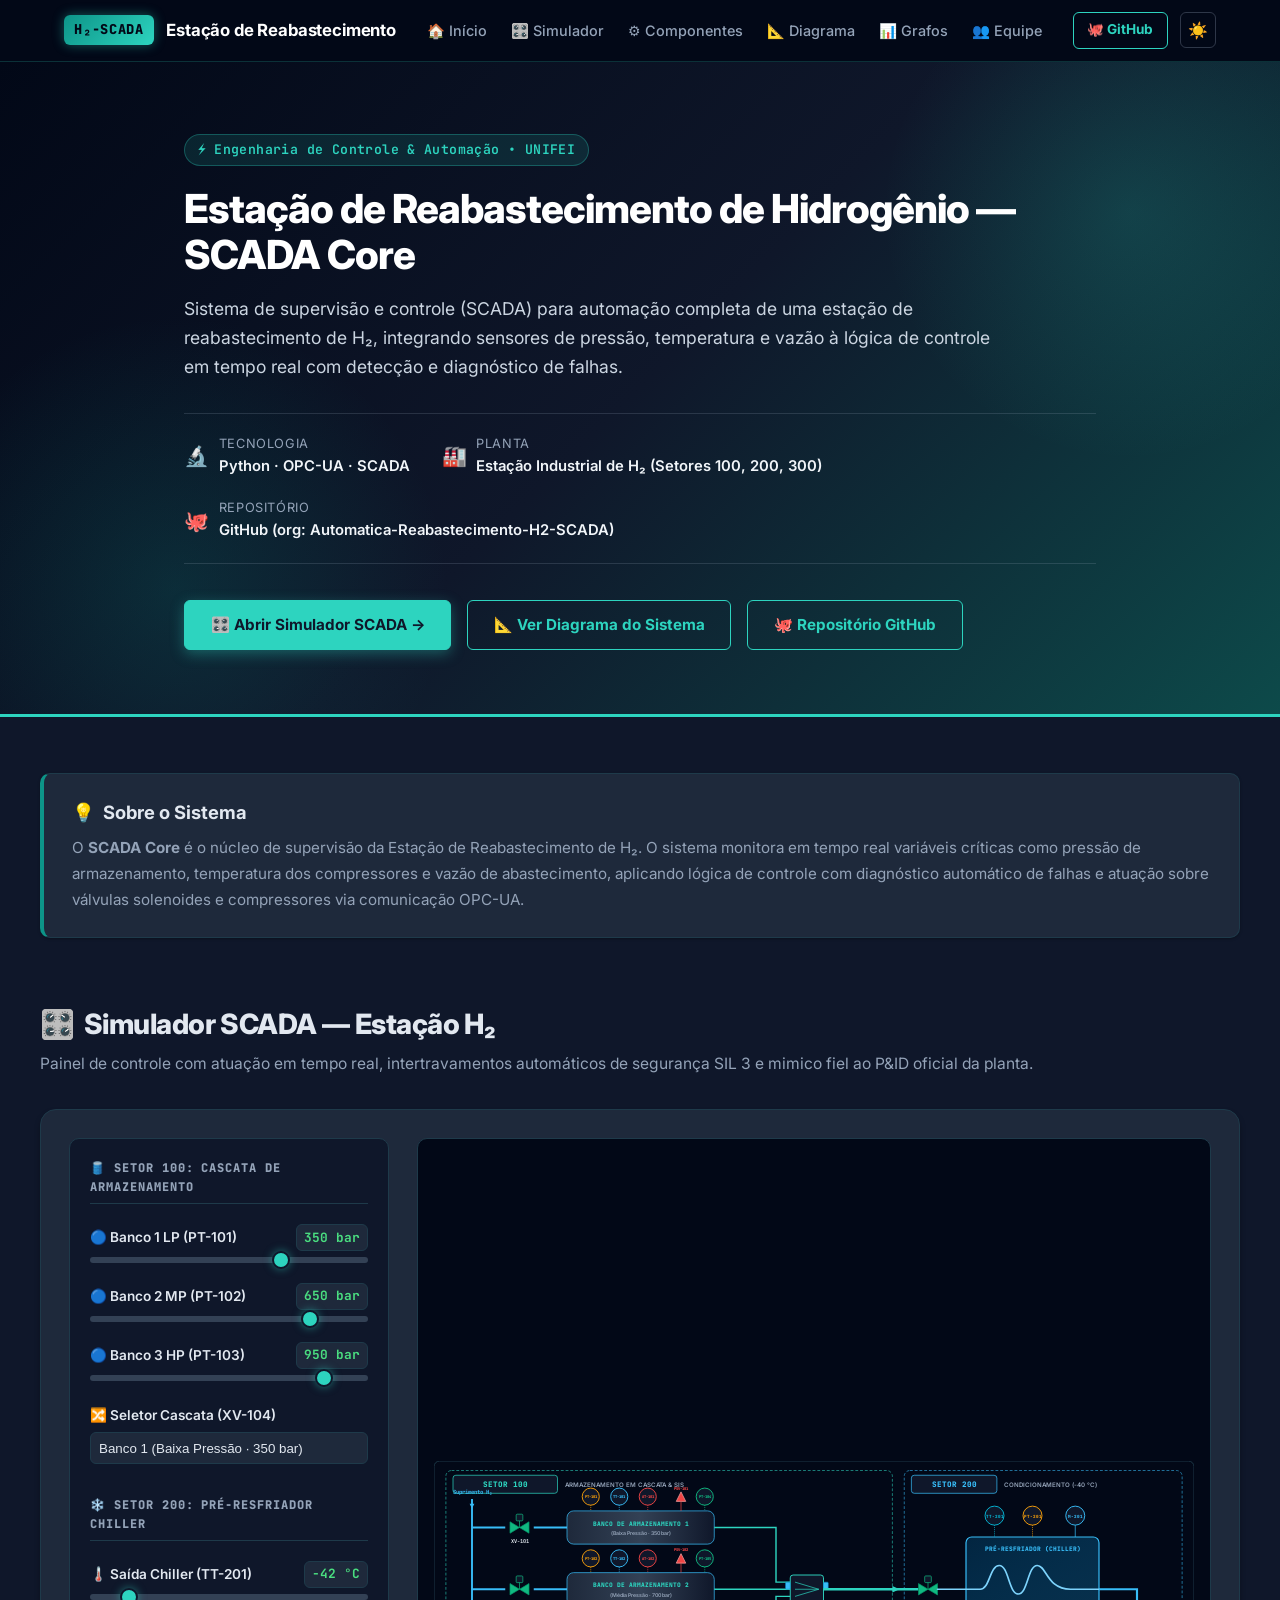
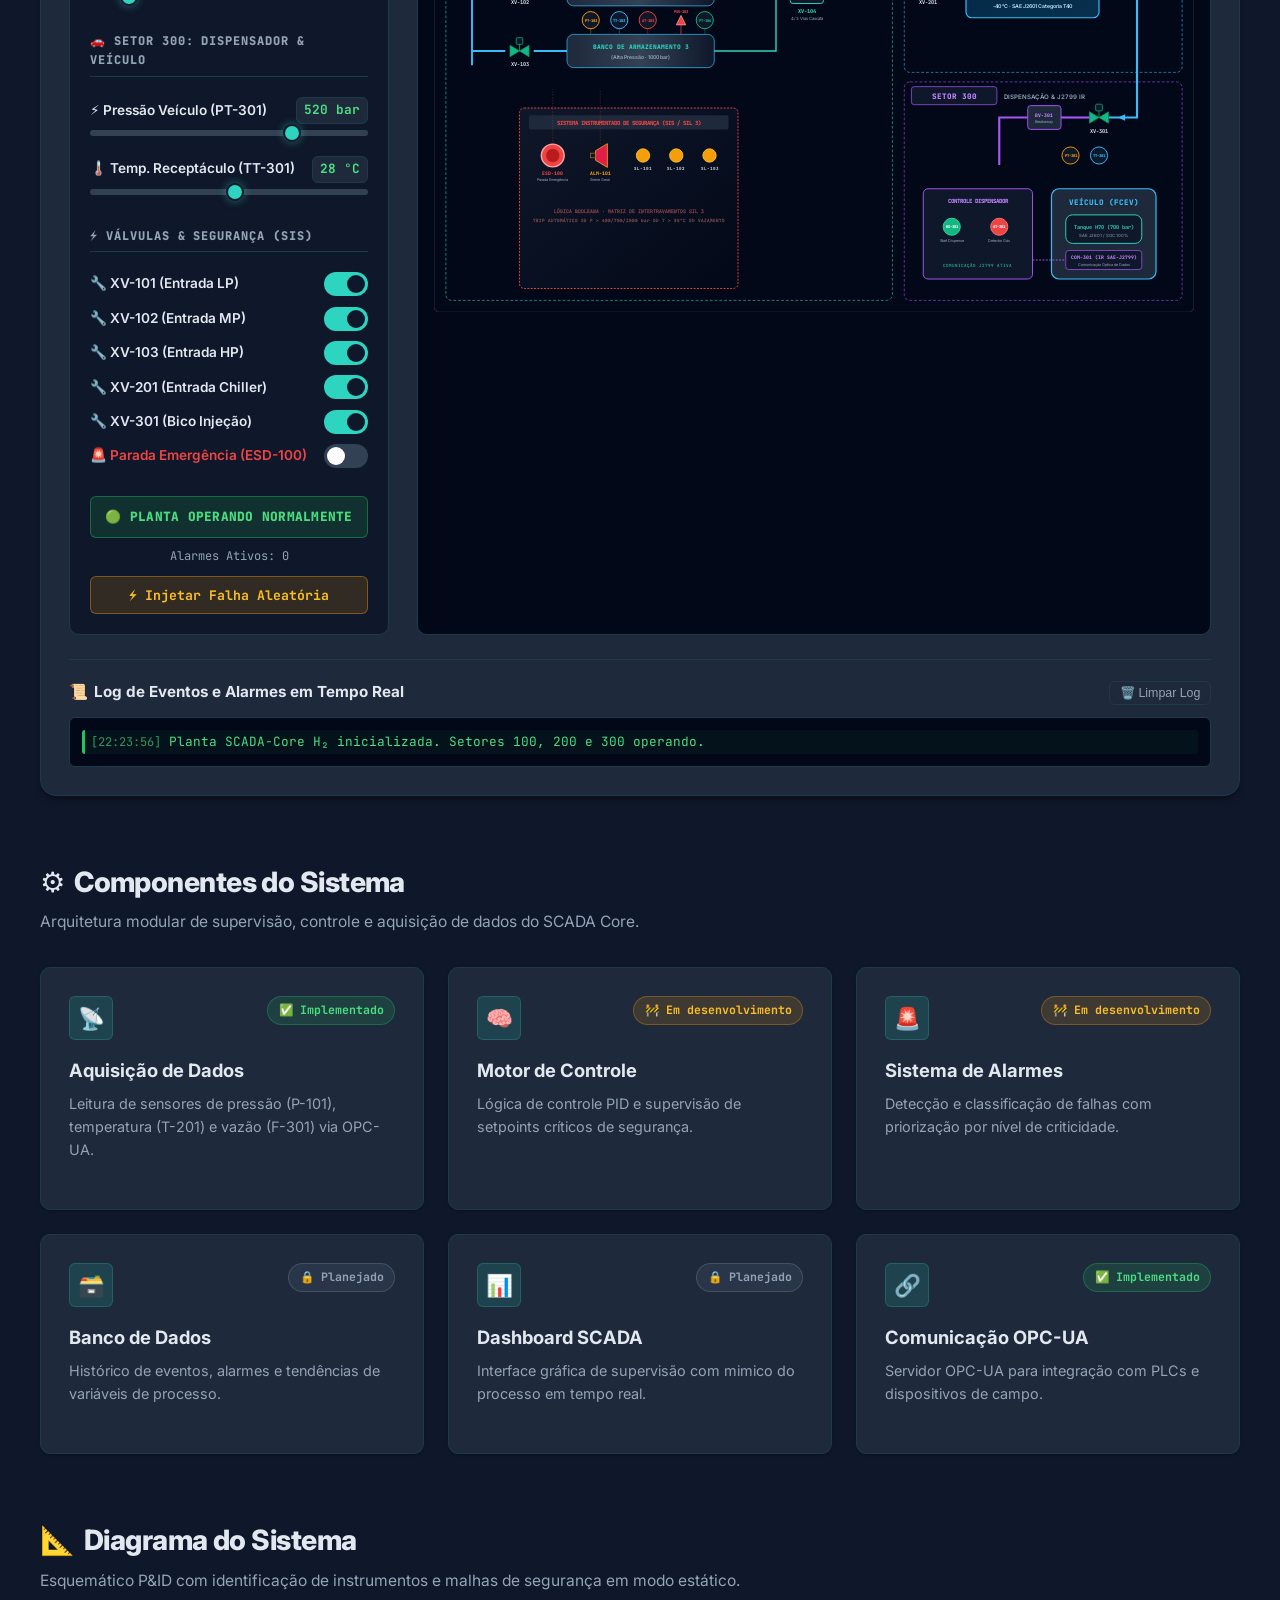
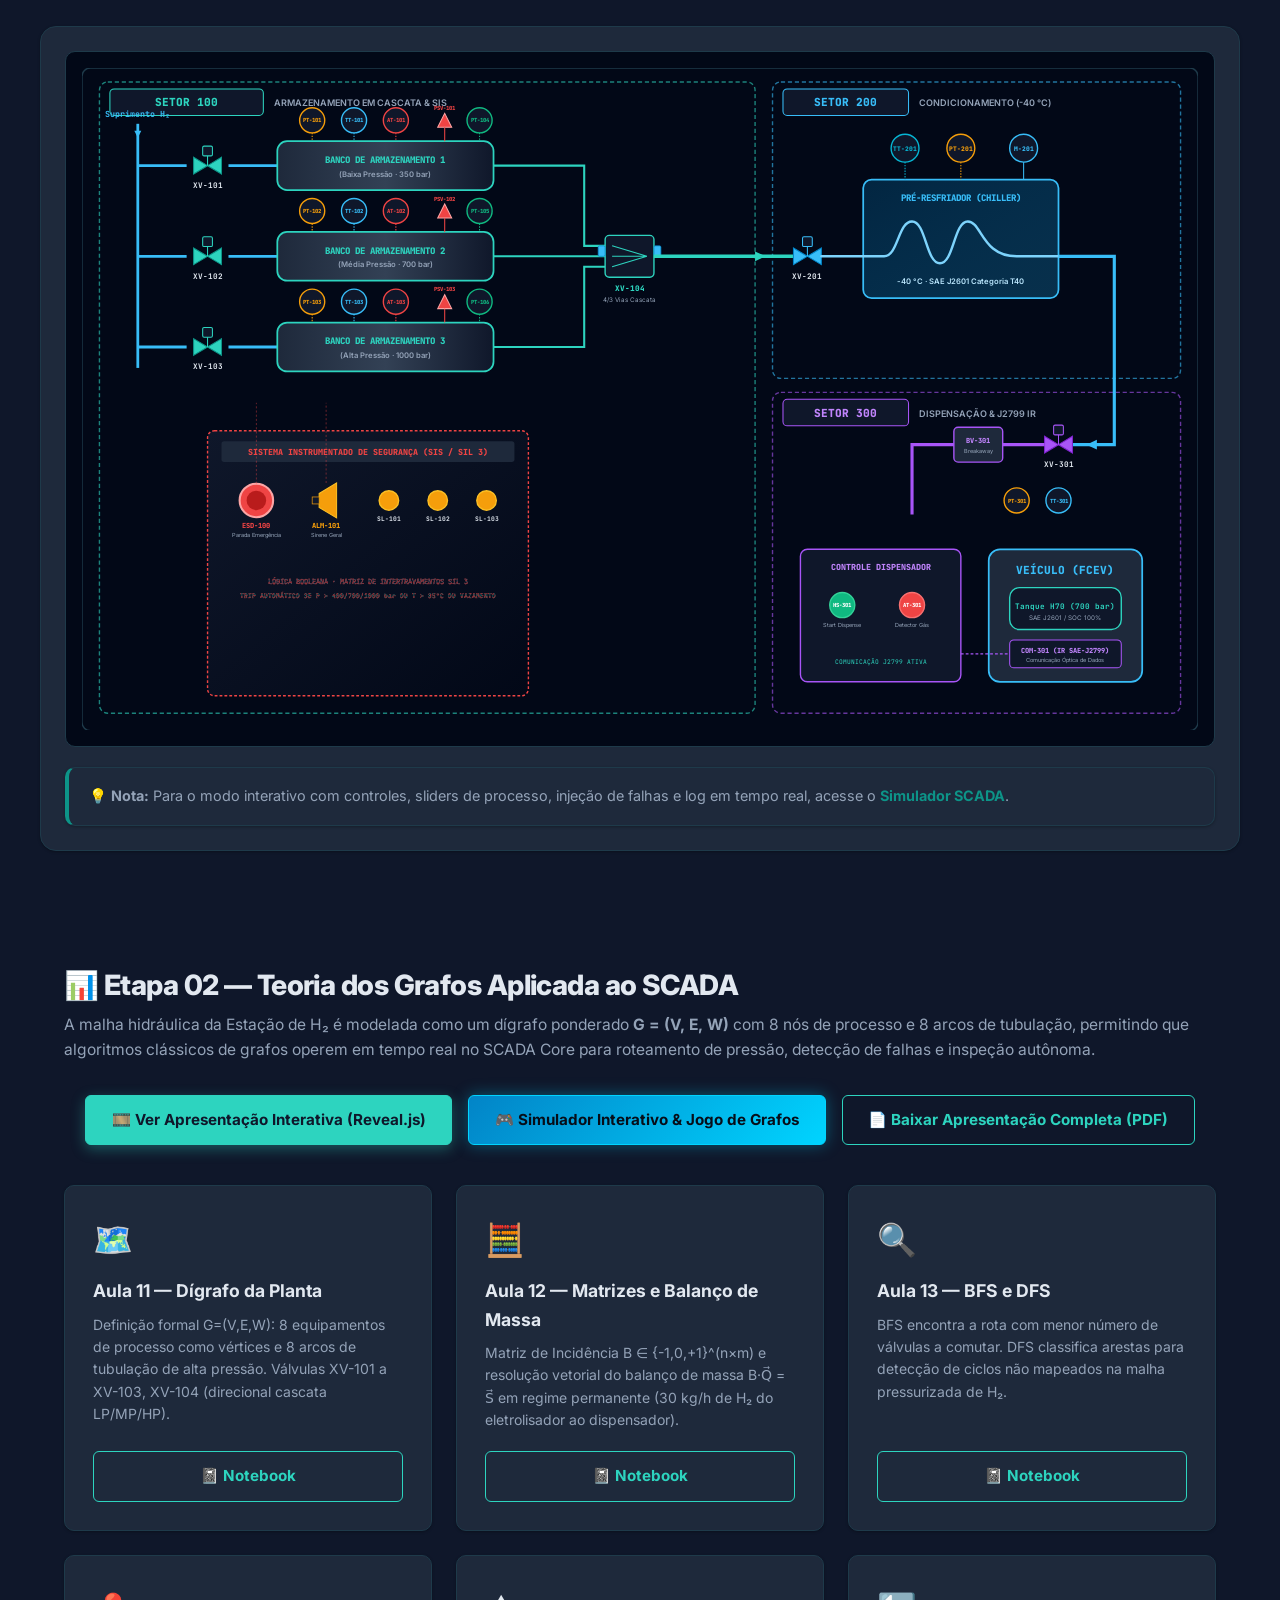
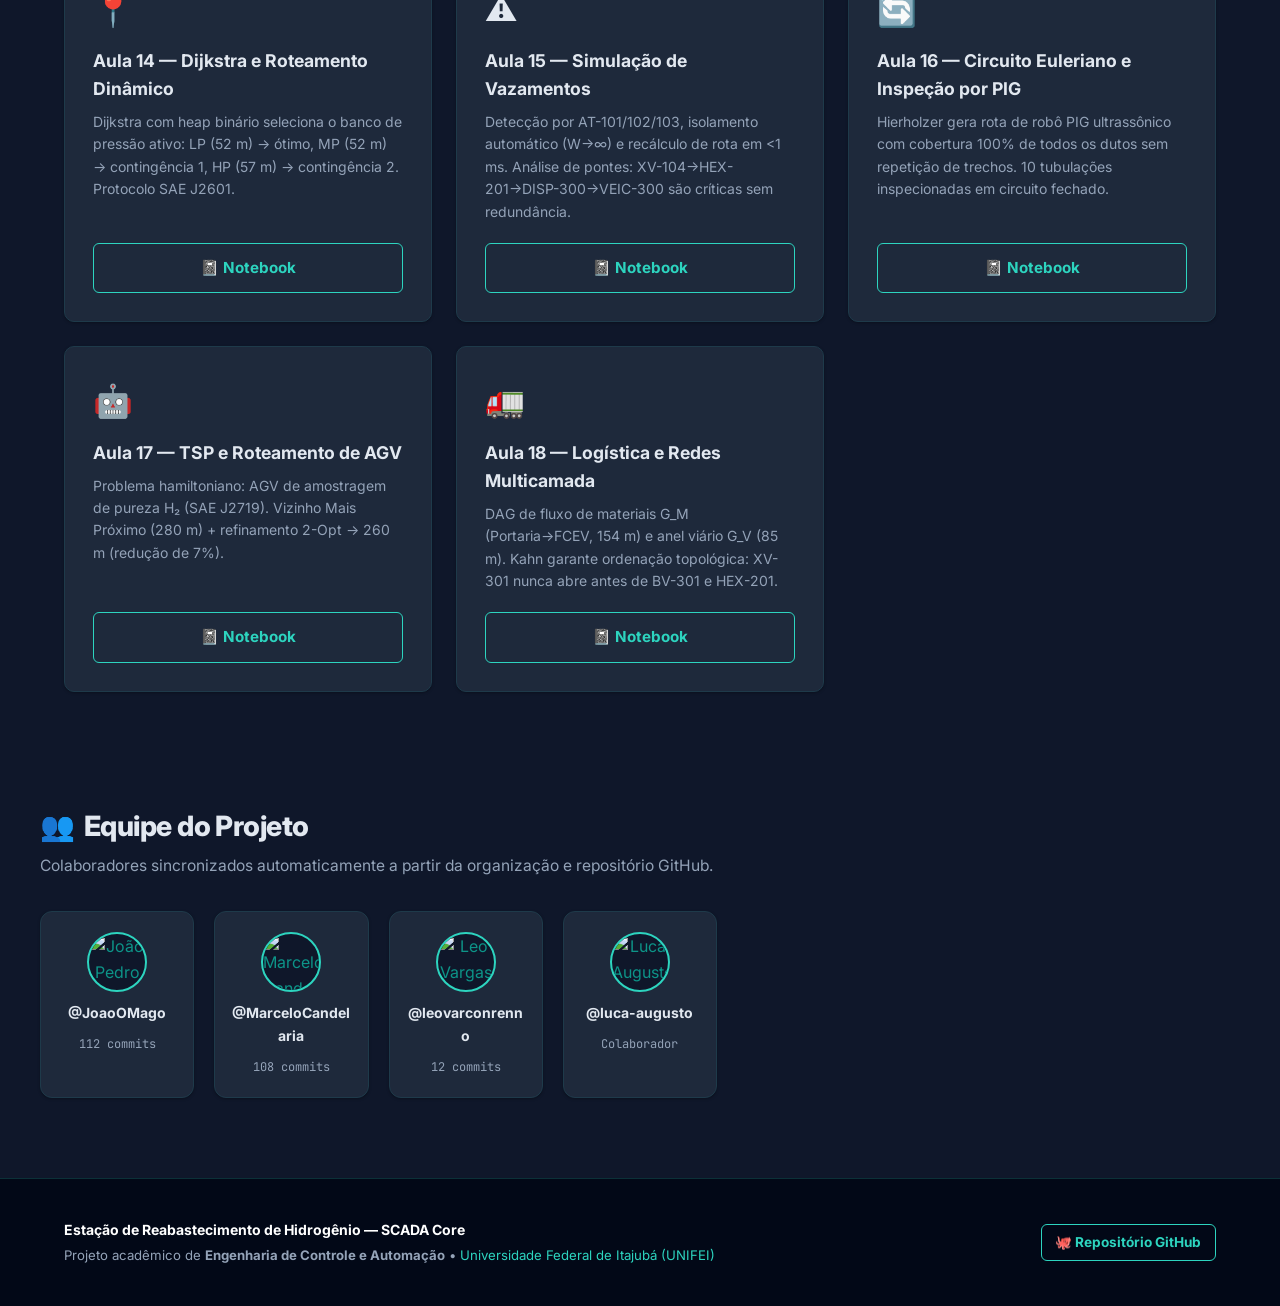
==== commit 5271a250: "correção simulador" ====
--- a/index.html
+++ b/index.html
@@ -458,6 +458,10 @@
              class="btn btn-primary" target="_blank" rel="noopener noreferrer">
             🎞️ Ver Apresentação Interativa (Reveal.js)
           </a>
+          <a href="assets/simulator/simulador_grafos_h2.html"
+             class="btn btn-primary" target="_blank" rel="noopener noreferrer" style="background: linear-gradient(135deg, #0284c7, #00d4ff); border-color: #00d4ff; color: #070d18; font-weight: 700; box-shadow: 0 0 16px rgba(0, 212, 255, 0.35);">
+            🎮 Simulador Interativo &amp; Jogo de Grafos
+          </a>
           <a href="assets/slide/Etapa02_Grafos_SCADA_H2.pdf"
              class="btn btn-outline" target="_blank" rel="noopener noreferrer">
             📄 Baixar Apresentação Completa (PDF)
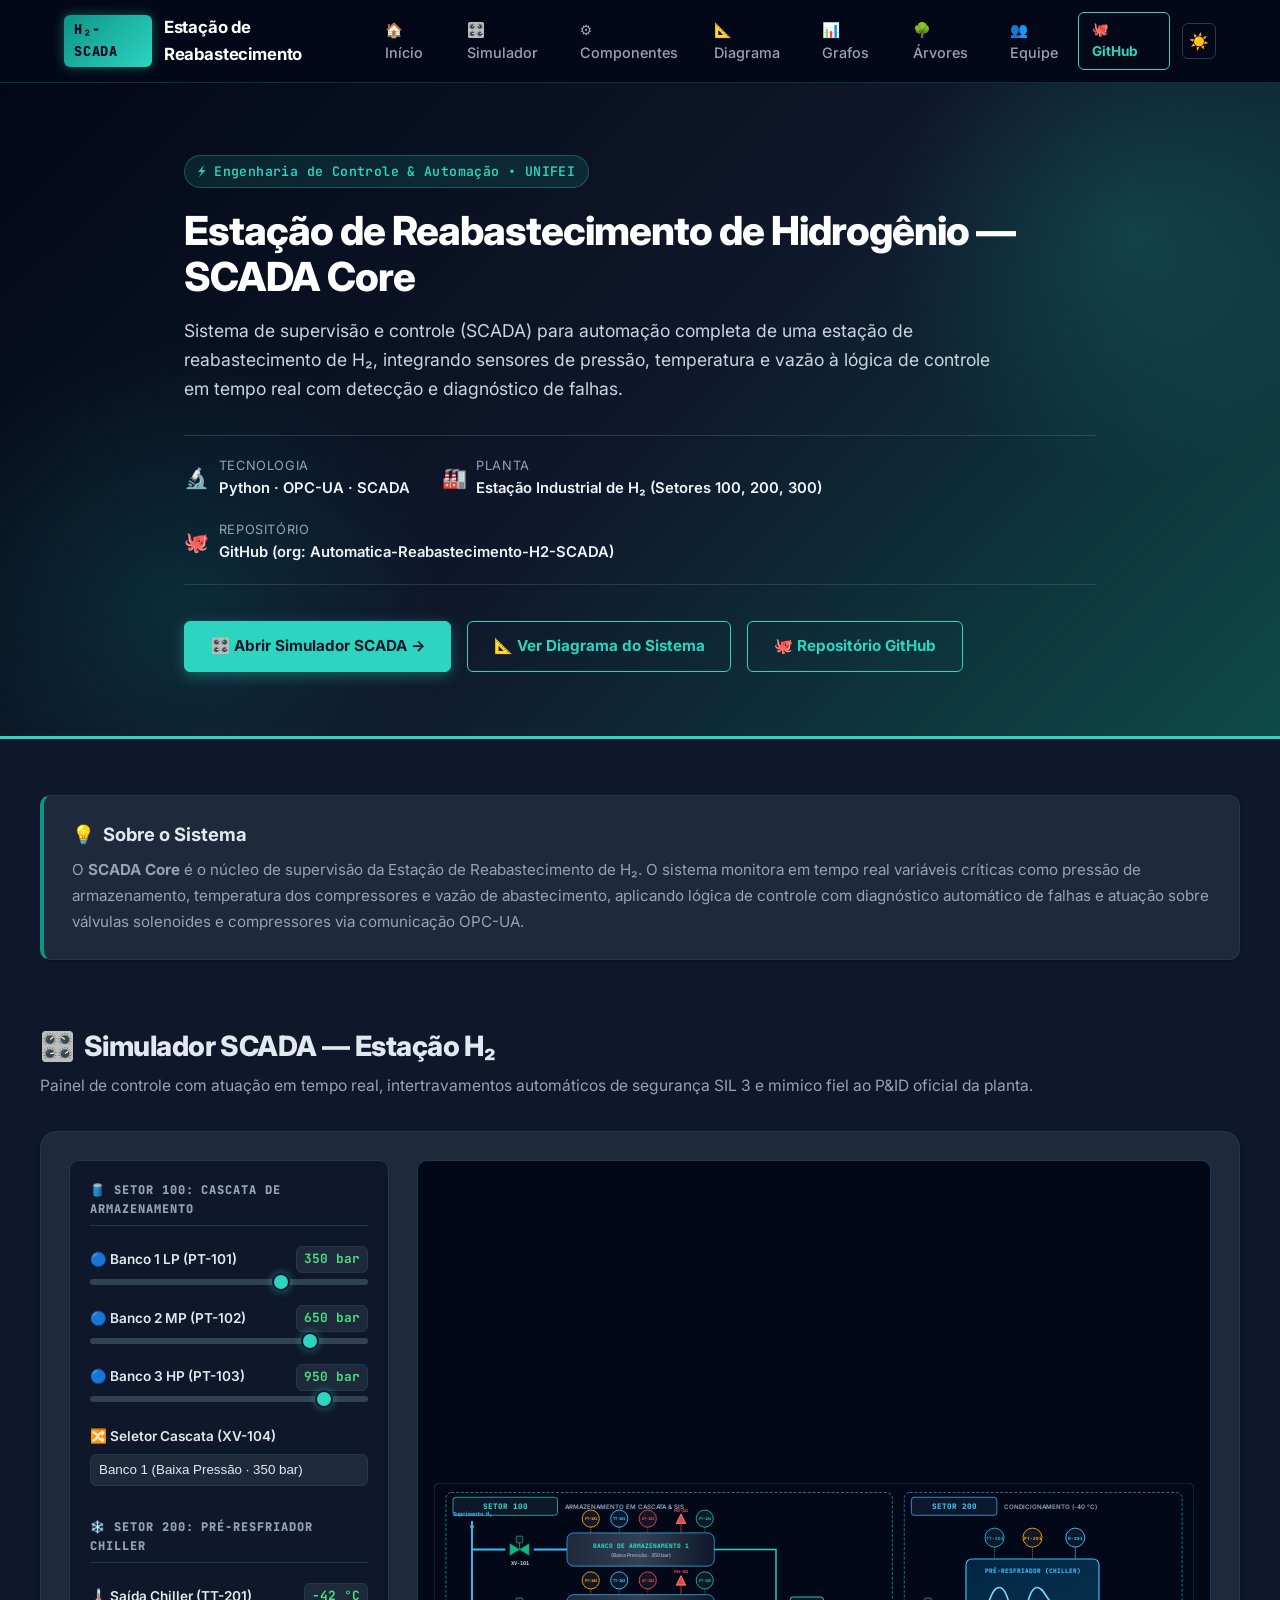
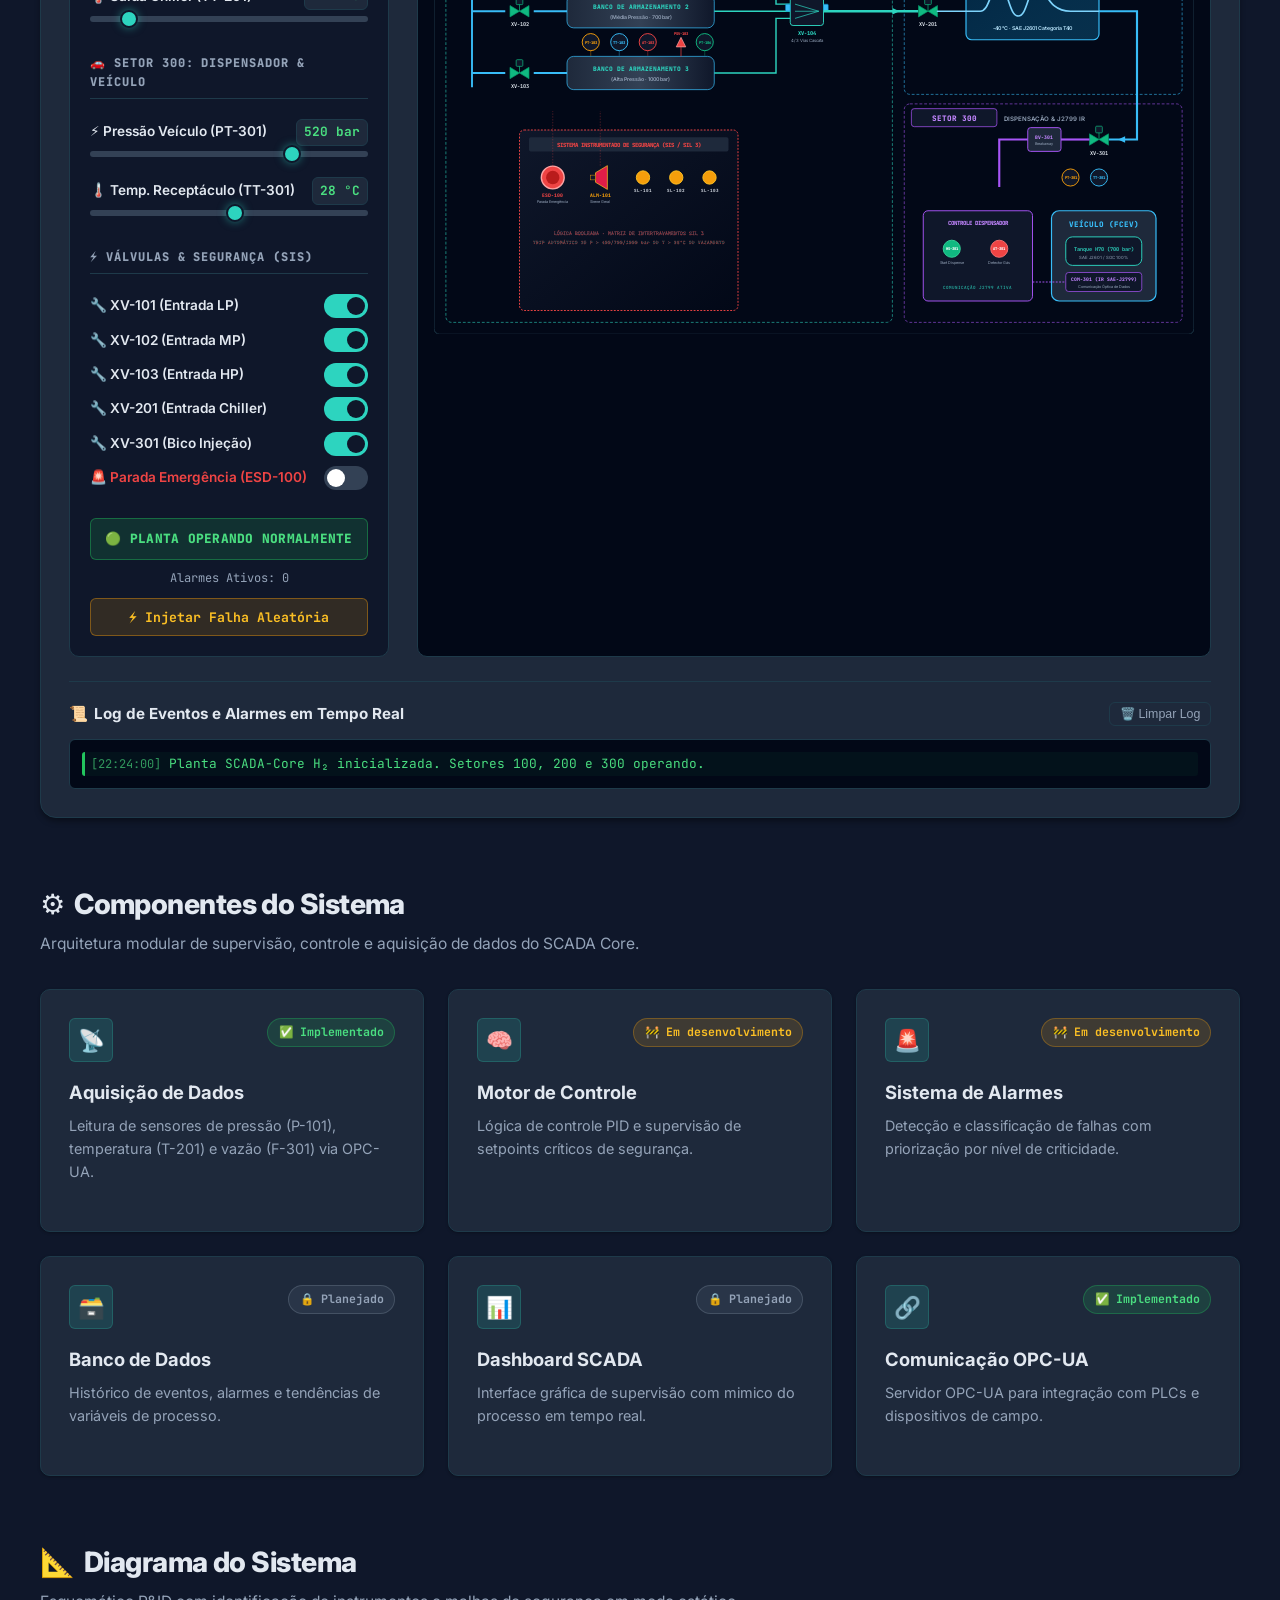
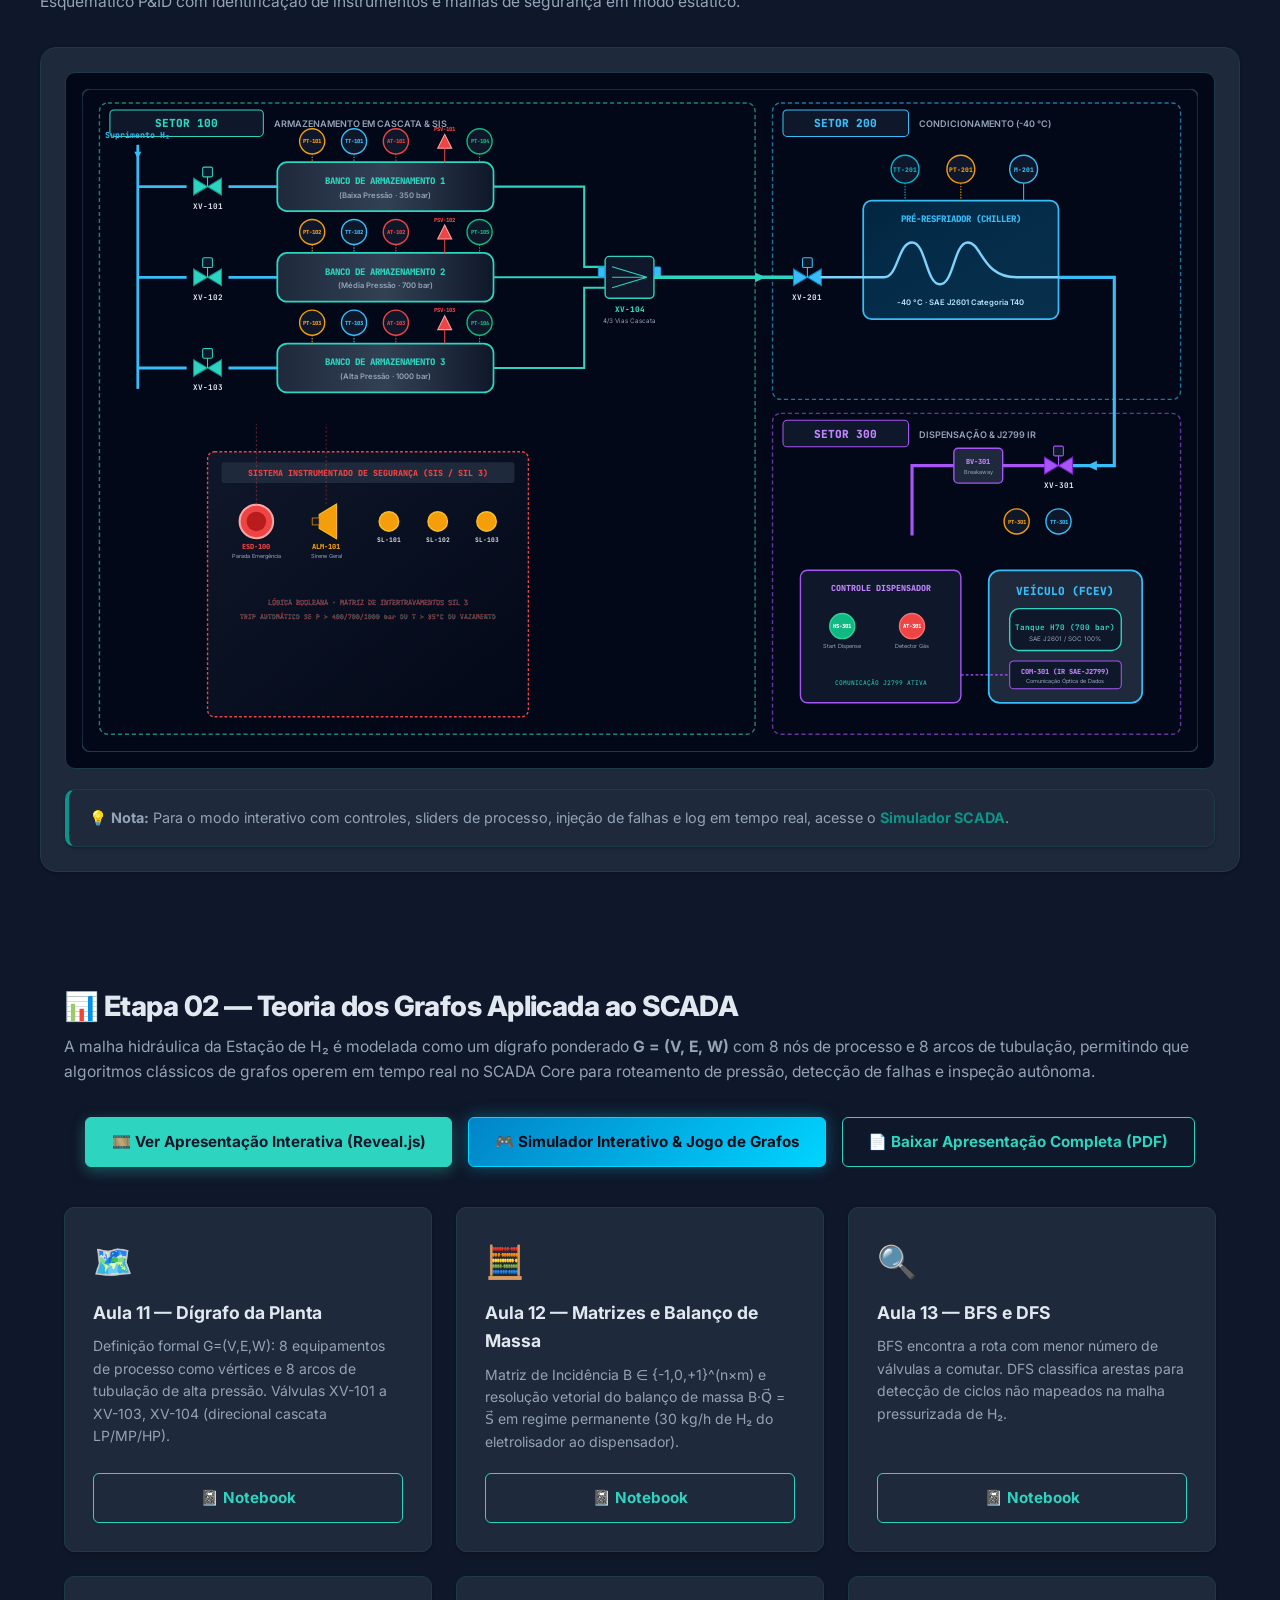
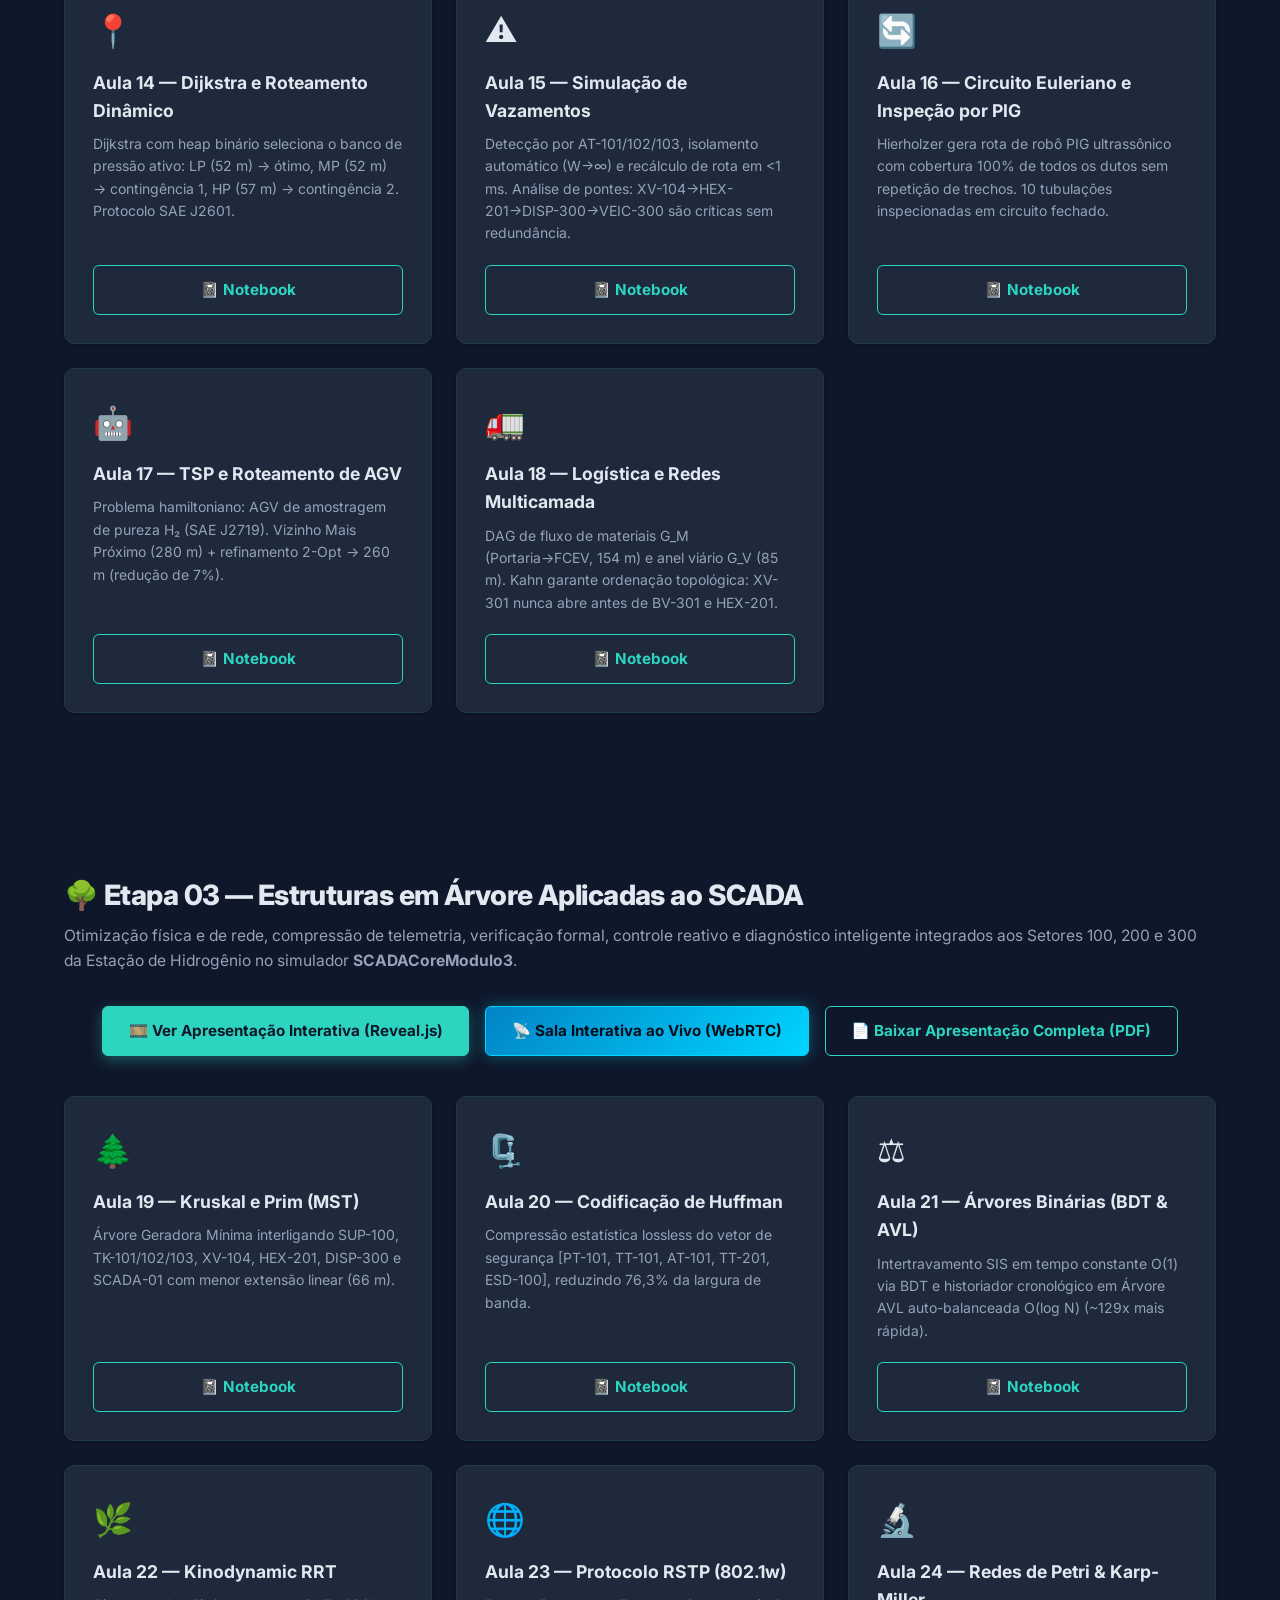
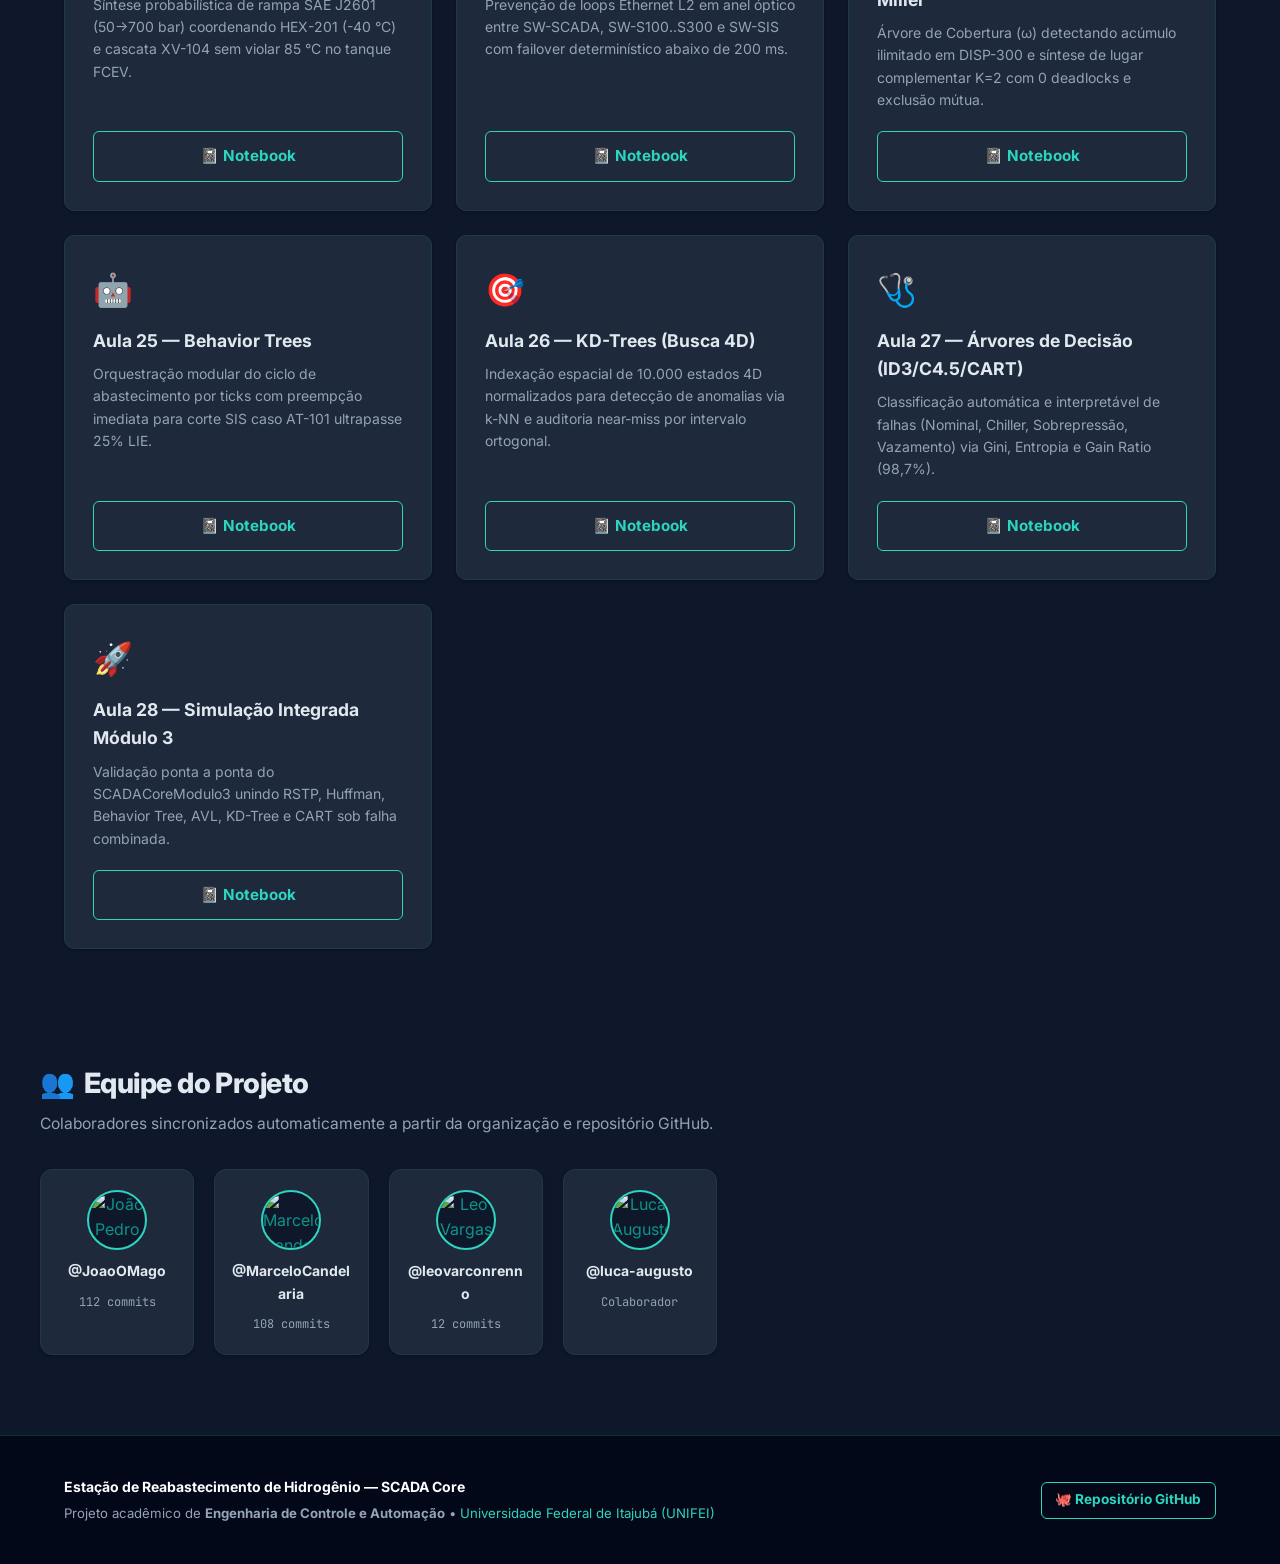
==== commit 4be036ab: "slides" ====
--- a/index.html
+++ b/index.html
@@ -41,6 +41,7 @@
         <li><a href="#componentes" class="nav-link">⚙️ Componentes</a></li>
         <li><a href="#diagrama" class="nav-link">📐 Diagrama</a></li>
         <li><a href="#grafos" class="nav-link">📊 Grafos</a></li>
+        <li><a href="#arvores" class="nav-link">🌳 Árvores</a></li>
         <li><a href="#equipe" class="nav-link">👥 Equipe</a></li>
       </ul>
 
@@ -62,6 +63,7 @@
       <a href="#componentes" class="nav-link">⚙️ Componentes</a>
       <a href="#diagrama" class="nav-link">📐 Diagrama</a>
       <a href="#grafos" class="nav-link">📊 Grafos — Etapa 02</a>
+      <a href="#arvores" class="nav-link">🌳 Árvores — Etapa 03</a>
       <a href="#equipe" class="nav-link">👥 Equipe</a>
       <a href="https://github.com/Automatica-Reabastecimento-H2-SCADA/Estacao-de-Reabastecimento-de-Hidrogenio---SCADA-Core" target="_blank" rel="noopener noreferrer" class="nav-link" style="color: var(--primary-light);">
         🐙 Repositório GitHub &rarr;
@@ -553,6 +555,126 @@
     </section>
 
 
+    <!-- ETAPA 03 — ESTRUTURAS EM ÁRVORE -->
+    <section class="section" id="arvores">
+      <div class="container">
+        <div class="section-header">
+          <h2 class="section-title">🌳 Etapa 03 — Estruturas em Árvore Aplicadas ao SCADA</h2>
+          <p class="section-subtitle">
+            Otimização física e de rede, compressão de telemetria, verificação formal, controle reativo e diagnóstico inteligente
+            integrados aos Setores 100, 200 e 300 da Estação de Hidrogênio no simulador <strong>SCADACoreModulo3</strong>.
+          </p>
+        </div>
+        <div style="text-align:center; margin-bottom: 2.5rem; display: flex; justify-content: center; gap: 1rem; flex-wrap: wrap;">
+          <a href="assets/slide/Etapa03_Arvores_SCADA_H2.html"
+             class="btn btn-primary" target="_blank" rel="noopener noreferrer">
+            🎞️ Ver Apresentação Interativa (Reveal.js)
+          </a>
+          <a href="assets/slide/Etapa03_Sala_WebRTC.html"
+             class="btn btn-primary" target="_blank" rel="noopener noreferrer" style="background: linear-gradient(135deg, #0284c7, #00d4ff); border-color: #00d4ff; color: #070d18; font-weight: 700; box-shadow: 0 0 16px rgba(0, 212, 255, 0.35);">
+            📡 Sala Interativa ao Vivo (WebRTC)
+          </a>
+          <a href="assets/slide/Etapa03_Arvores_SCADA_H2.pdf"
+             class="btn btn-outline" target="_blank" rel="noopener noreferrer">
+            📄 Baixar Apresentação Completa (PDF)
+          </a>
+        </div>
+        <div class="components-grid">
+          <div class="component-card">
+            <div class="component-icon">🌲</div>
+            <h3 class="component-name">Aula 19 — Kruskal e Prim (MST)</h3>
+            <p class="component-desc">
+              Árvore Geradora Mínima interligando SUP-100, TK-101/102/103, XV-104, HEX-201, DISP-300 e SCADA-01 com menor extensão linear (66 m).
+            </p>
+            <a href="https://github.com/leovarconrenno/Estacao-de-Reabastecimento-de-Hidrogenio---SCADA-Core/blob/main/etapa-03-arvores/Aula%2019%20-%20Algoritmo%20de%20Kruskal%20e%20Prim%20-%20code.ipynb"
+               class="btn btn-outline" target="_blank" rel="noopener noreferrer" style="margin-top:auto;">📓 Notebook</a>
+          </div>
+          <div class="component-card">
+            <div class="component-icon">🗜️</div>
+            <h3 class="component-name">Aula 20 — Codificação de Huffman</h3>
+            <p class="component-desc">
+              Compressão estatística lossless do vetor de segurança [PT-101, TT-101, AT-101, TT-201, ESD-100], reduzindo 76,3% da largura de banda.
+            </p>
+            <a href="https://github.com/leovarconrenno/Estacao-de-Reabastecimento-de-Hidrogenio---SCADA-Core/blob/main/etapa-03-arvores/Aula%2020%20-%20Algortimo%20de%20Huffman%20-%20code.ipynb"
+               class="btn btn-outline" target="_blank" rel="noopener noreferrer" style="margin-top:auto;">📓 Notebook</a>
+          </div>
+          <div class="component-card">
+            <div class="component-icon">⚖️</div>
+            <h3 class="component-name">Aula 21 — Árvores Binárias (BDT &amp; AVL)</h3>
+            <p class="component-desc">
+              Intertravamento SIS em tempo constante O(1) via BDT e historiador cronológico em Árvore AVL auto-balanceada O(log N) (~129x mais rápida).
+            </p>
+            <a href="https://github.com/leovarconrenno/Estacao-de-Reabastecimento-de-Hidrogenio---SCADA-Core/blob/main/etapa-03-arvores/Aula%2021%20-%20%C3%81rvores%20Bin%C3%A1rias%20-%20code.ipynb"
+               class="btn btn-outline" target="_blank" rel="noopener noreferrer" style="margin-top:auto;">📓 Notebook</a>
+          </div>
+          <div class="component-card">
+            <div class="component-icon">🌿</div>
+            <h3 class="component-name">Aula 22 — Kinodynamic RRT</h3>
+            <p class="component-desc">
+              Síntese probabilística de rampa SAE J2601 (50→700 bar) coordenando HEX-201 (-40 °C) e cascata XV-104 sem violar 85 °C no tanque FCEV.
+            </p>
+            <a href="https://github.com/leovarconrenno/Estacao-de-Reabastecimento-de-Hidrogenio---SCADA-Core/blob/main/etapa-03-arvores/Aula%2022%20-%20Rapidly-exploring%20Random%20Trees%20-%20code.ipynb"
+               class="btn btn-outline" target="_blank" rel="noopener noreferrer" style="margin-top:auto;">📓 Notebook</a>
+          </div>
+          <div class="component-card">
+            <div class="component-icon">🌐</div>
+            <h3 class="component-name">Aula 23 — Protocolo RSTP (802.1w)</h3>
+            <p class="component-desc">
+              Prevenção de loops Ethernet L2 em anel óptico entre SW-SCADA, SW-S100..S300 e SW-SIS com failover determinístico abaixo de 200 ms.
+            </p>
+            <a href="https://github.com/leovarconrenno/Estacao-de-Reabastecimento-de-Hidrogenio---SCADA-Core/blob/main/etapa-03-arvores/Aula%2023%20-%20Protocolo%20de%20%C3%81rvore%20Geradora%20(STP%20RSTP)%20-%20code.ipynb"
+               class="btn btn-outline" target="_blank" rel="noopener noreferrer" style="margin-top:auto;">📓 Notebook</a>
+          </div>
+          <div class="component-card">
+            <div class="component-icon">🔬</div>
+            <h3 class="component-name">Aula 24 — Redes de Petri &amp; Karp-Miller</h3>
+            <p class="component-desc">
+              Árvore de Cobertura (ω) detectando acúmulo ilimitado em DISP-300 e síntese de lugar complementar K=2 com 0 deadlocks e exclusão mútua.
+            </p>
+            <a href="https://github.com/leovarconrenno/Estacao-de-Reabastecimento-de-Hidrogenio---SCADA-Core/blob/main/etapa-03-arvores/Aula%2024%20-%20%C3%81rvore%20de%20Atingibilidade%20e%20Cobertura%20em%20Redes%20de%20Petri%20-%20code.ipynb"
+               class="btn btn-outline" target="_blank" rel="noopener noreferrer" style="margin-top:auto;">📓 Notebook</a>
+          </div>
+          <div class="component-card">
+            <div class="component-icon">🤖</div>
+            <h3 class="component-name">Aula 25 — Behavior Trees</h3>
+            <p class="component-desc">
+              Orquestração modular do ciclo de abastecimento por ticks com preempção imediata para corte SIS caso AT-101 ultrapasse 25% LIE.
+            </p>
+            <a href="https://github.com/leovarconrenno/Estacao-de-Reabastecimento-de-Hidrogenio---SCADA-Core/blob/main/etapa-03-arvores/Aula%2025%20-%20%C3%81rvores%20de%20Comportamento%20-%20code.ipynb"
+               class="btn btn-outline" target="_blank" rel="noopener noreferrer" style="margin-top:auto;">📓 Notebook</a>
+          </div>
+          <div class="component-card">
+            <div class="component-icon">🎯</div>
+            <h3 class="component-name">Aula 26 — KD-Trees (Busca 4D)</h3>
+            <p class="component-desc">
+              Indexação espacial de 10.000 estados 4D normalizados para detecção de anomalias via k-NN e auditoria near-miss por intervalo ortogonal.
+            </p>
+            <a href="https://github.com/leovarconrenno/Estacao-de-Reabastecimento-de-Hidrogenio---SCADA-Core/blob/main/etapa-03-arvores/Aula%2026%20-%20KD-Trees%20-%20code.ipynb"
+               class="btn btn-outline" target="_blank" rel="noopener noreferrer" style="margin-top:auto;">📓 Notebook</a>
+          </div>
+          <div class="component-card">
+            <div class="component-icon">🩺</div>
+            <h3 class="component-name">Aula 27 — Árvores de Decisão (ID3/C4.5/CART)</h3>
+            <p class="component-desc">
+              Classificação automática e interpretável de falhas (Nominal, Chiller, Sobrepressão, Vazamento) via Gini, Entropia e Gain Ratio (98,7%).
+            </p>
+            <a href="https://github.com/leovarconrenno/Estacao-de-Reabastecimento-de-Hidrogenio---SCADA-Core/blob/main/etapa-03-arvores/Aula%2027%20-%20%C3%81rvores%20de%20Decis%C3%A3o%20-%20Algoritmos%20Cl%C3%A1ssicos%20de%20Constru%C3%A7%C3%A3o%20de%20%C3%81rvore%20-%20code.ipynb"
+               class="btn btn-outline" target="_blank" rel="noopener noreferrer" style="margin-top:auto;">📓 Notebook</a>
+          </div>
+          <div class="component-card">
+            <div class="component-icon">🚀</div>
+            <h3 class="component-name">Aula 28 — Simulação Integrada Módulo 3</h3>
+            <p class="component-desc">
+              Validação ponta a ponta do SCADACoreModulo3 unindo RSTP, Huffman, Behavior Tree, AVL, KD-Tree e CART sob falha combinada.
+            </p>
+            <a href="https://github.com/leovarconrenno/Estacao-de-Reabastecimento-de-Hidrogenio---SCADA-Core/blob/main/etapa-03-arvores/Aula%2028%20-%20Apresenta%C3%A7%C3%A3o%20e%20Simula%C3%A7%C3%A3o%20do%20M%C3%B3dulo%203%20-%20code.ipynb"
+               class="btn btn-outline" target="_blank" rel="noopener noreferrer" style="margin-top:auto;">📓 Notebook</a>
+          </div>
+        </div>
+      </div>
+    </section>
+
+
     <!-- SEÇÃO 5: EQUIPE DO PROJETO (GITHUB CONTRIBUTORS API) -->
     <section id="equipe" class="team-section">
       <div class="section-header">
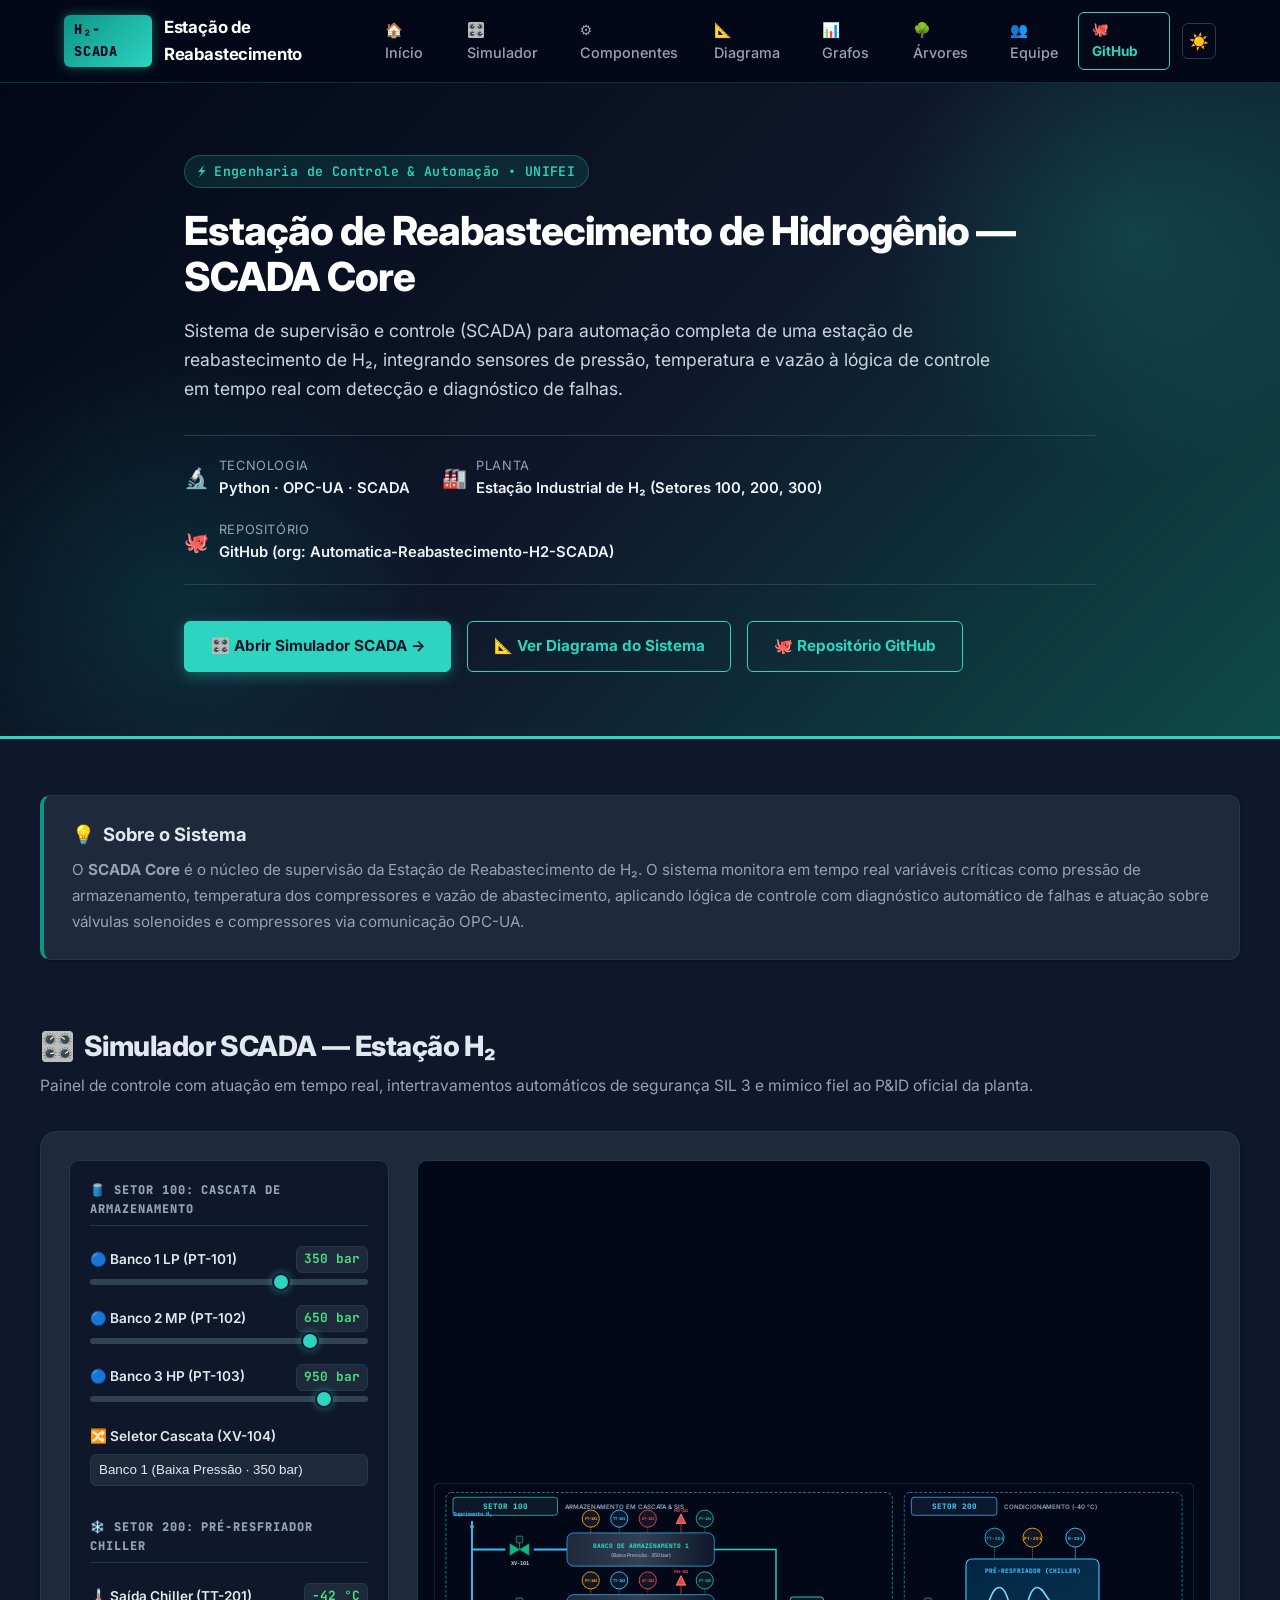
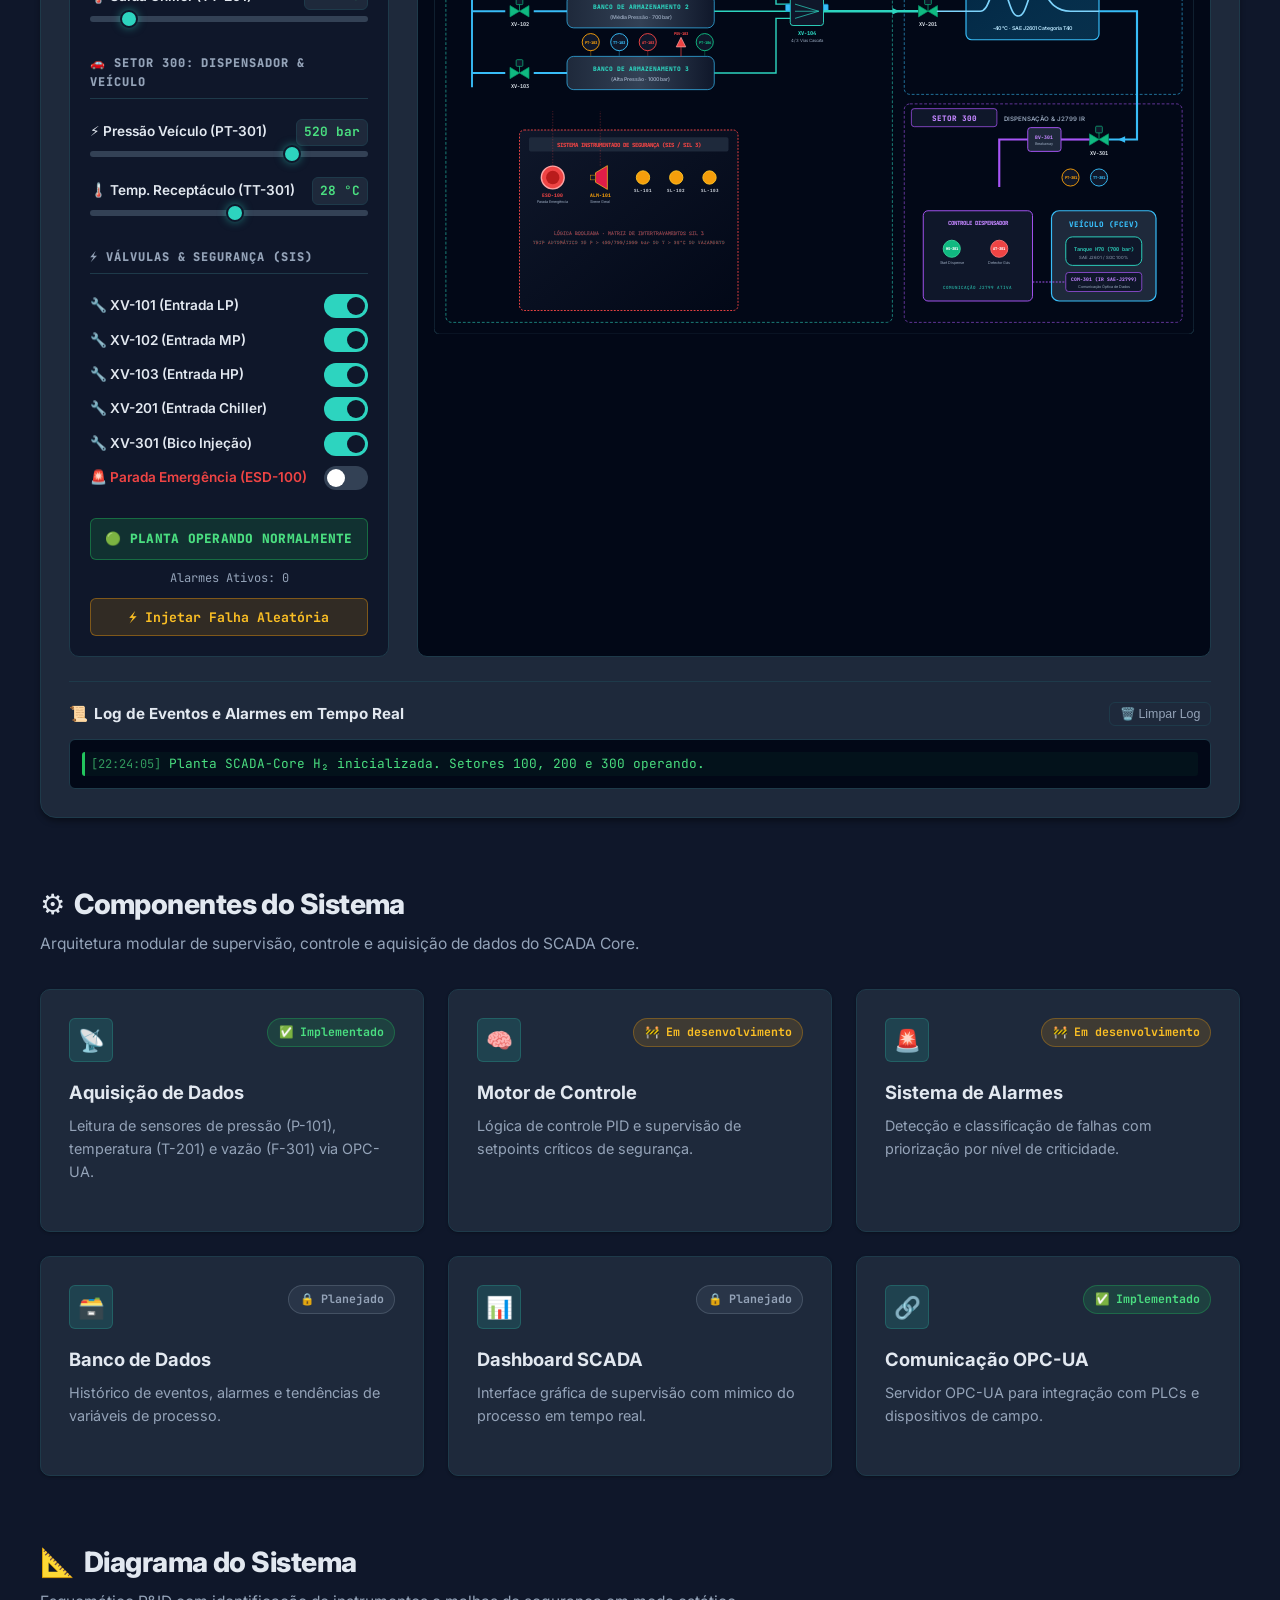
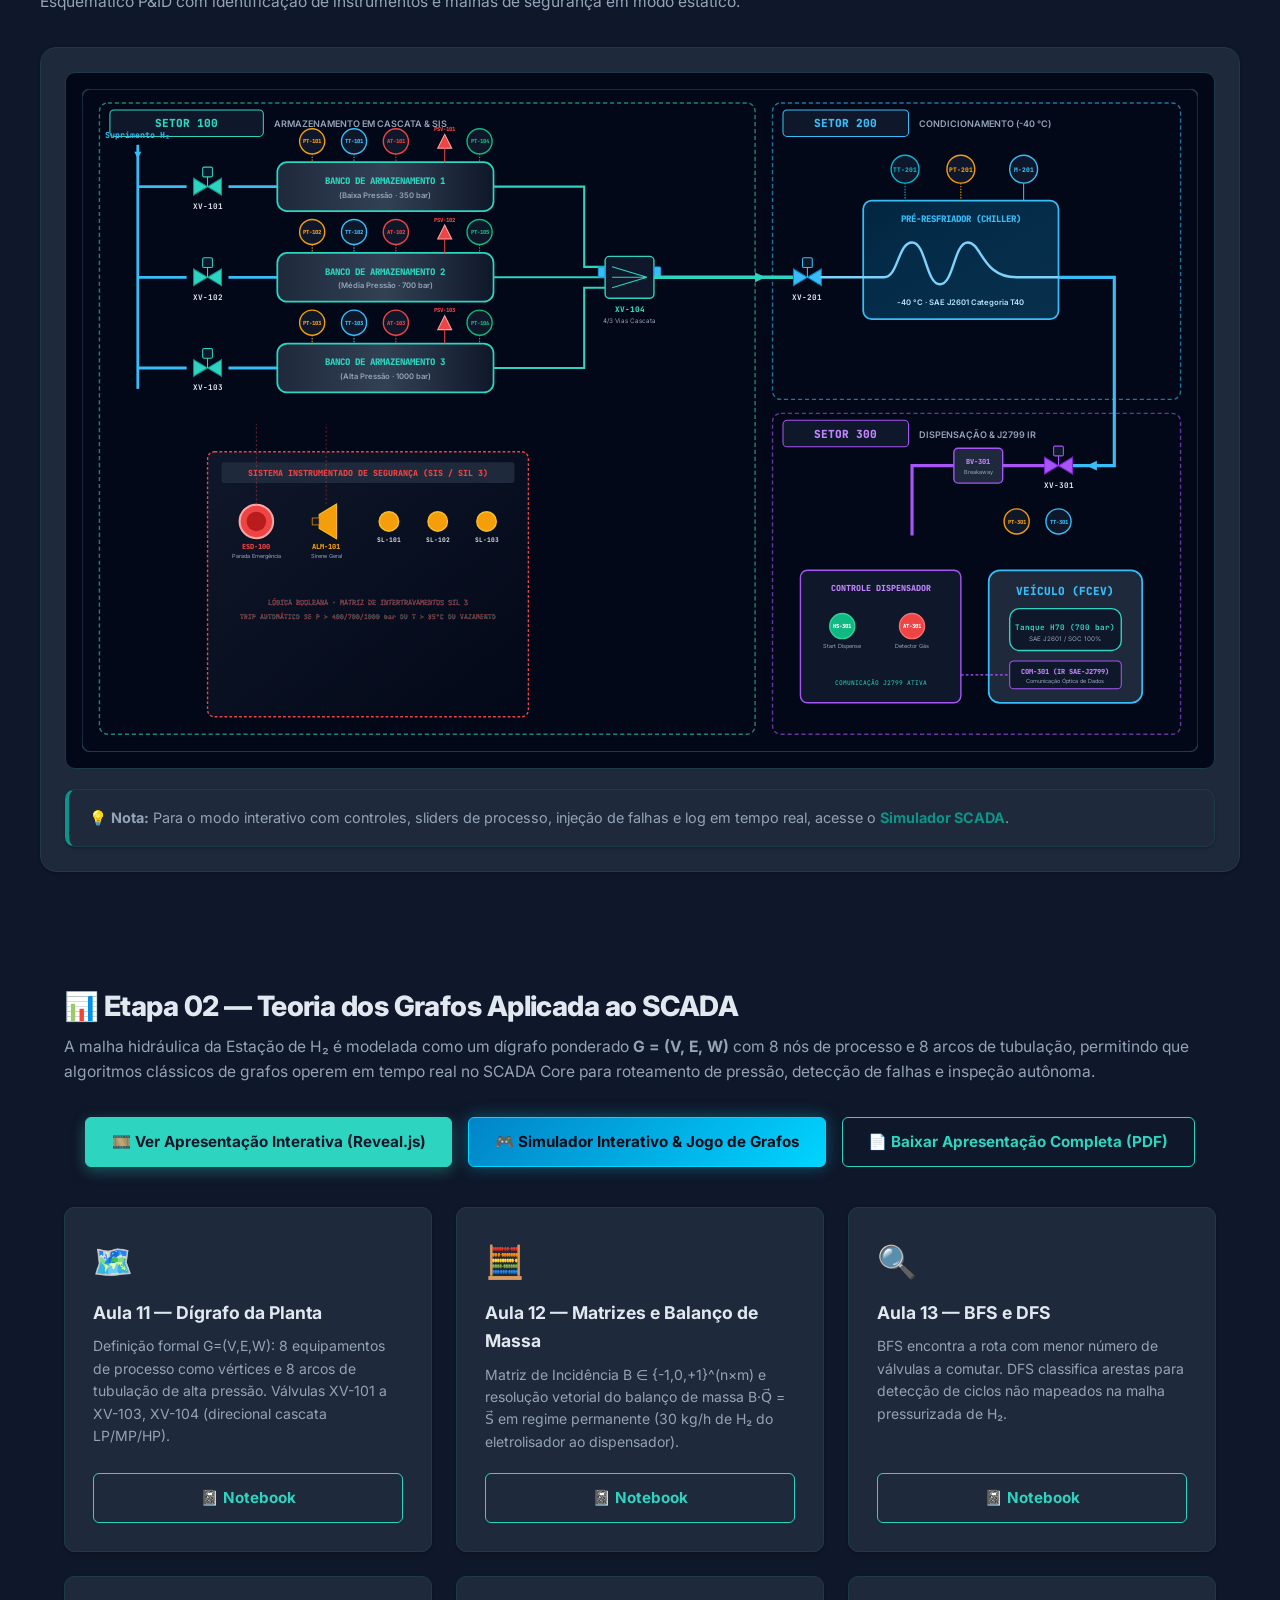
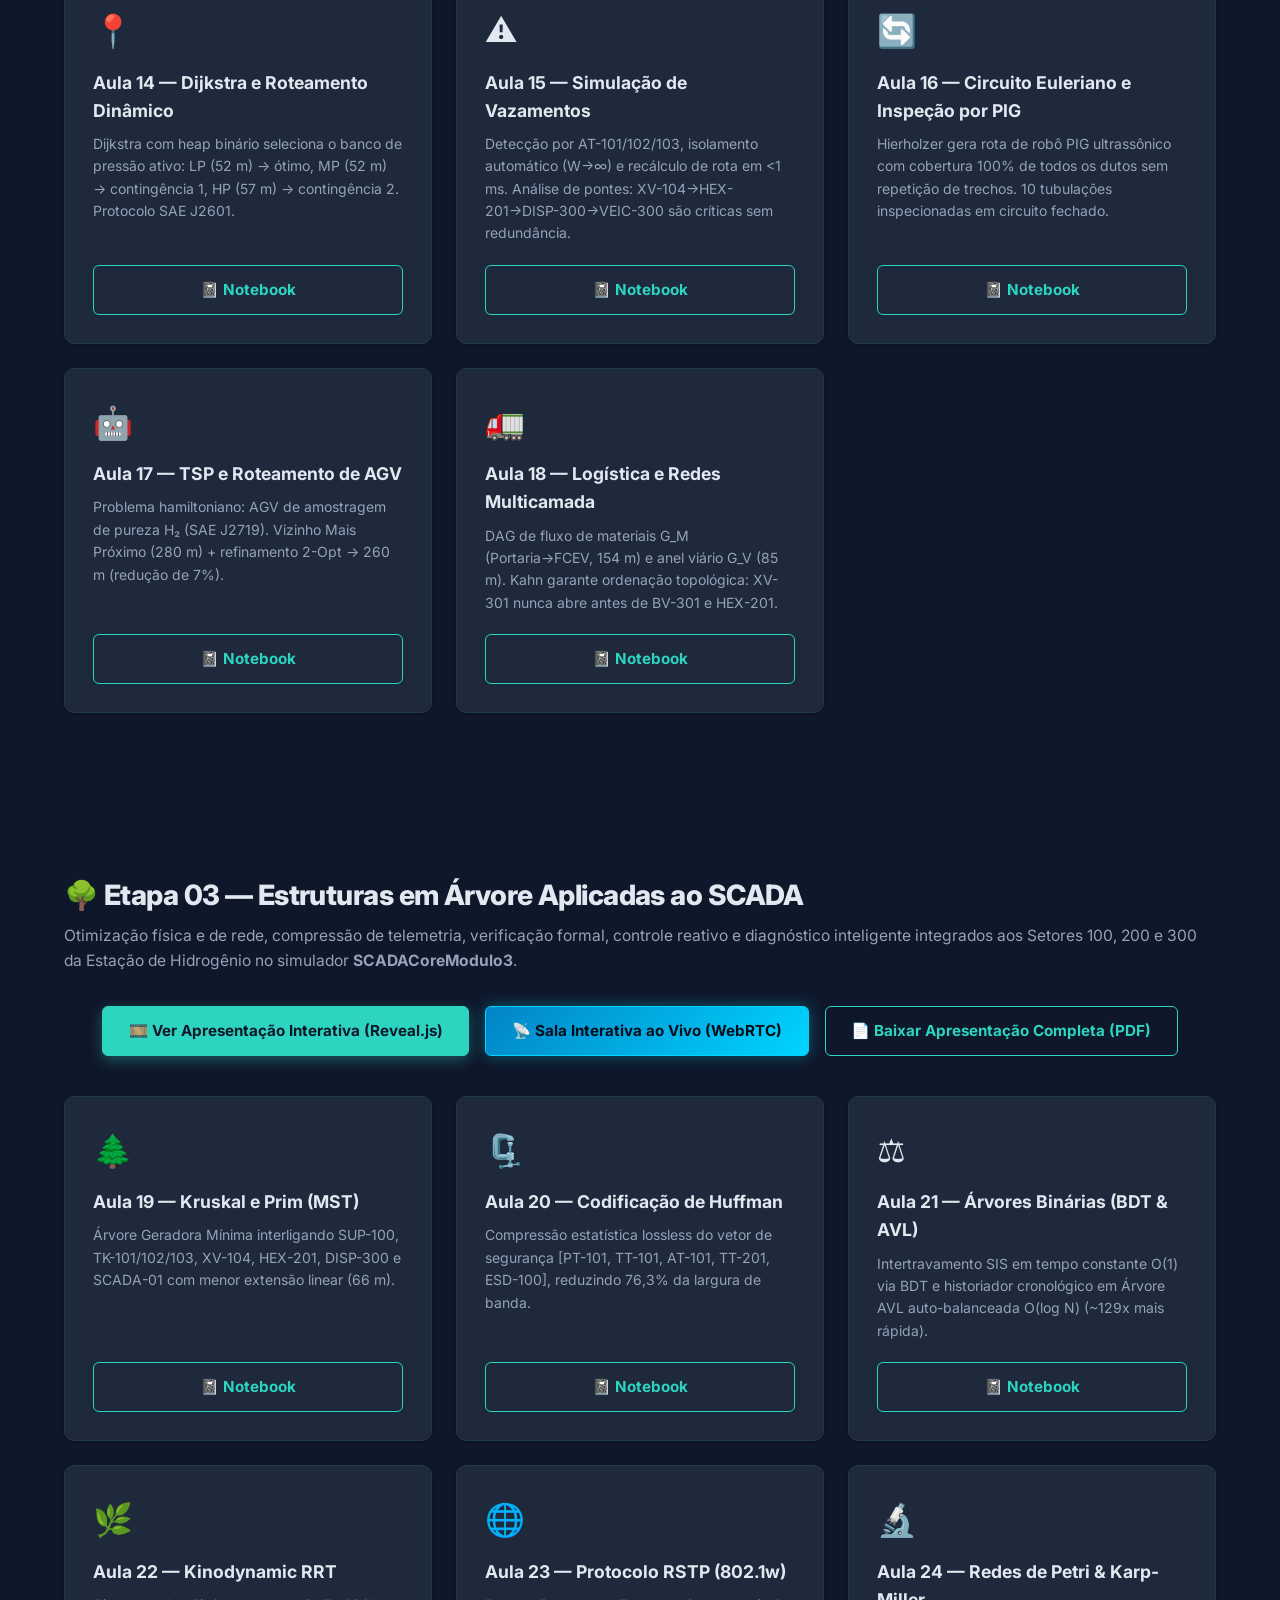
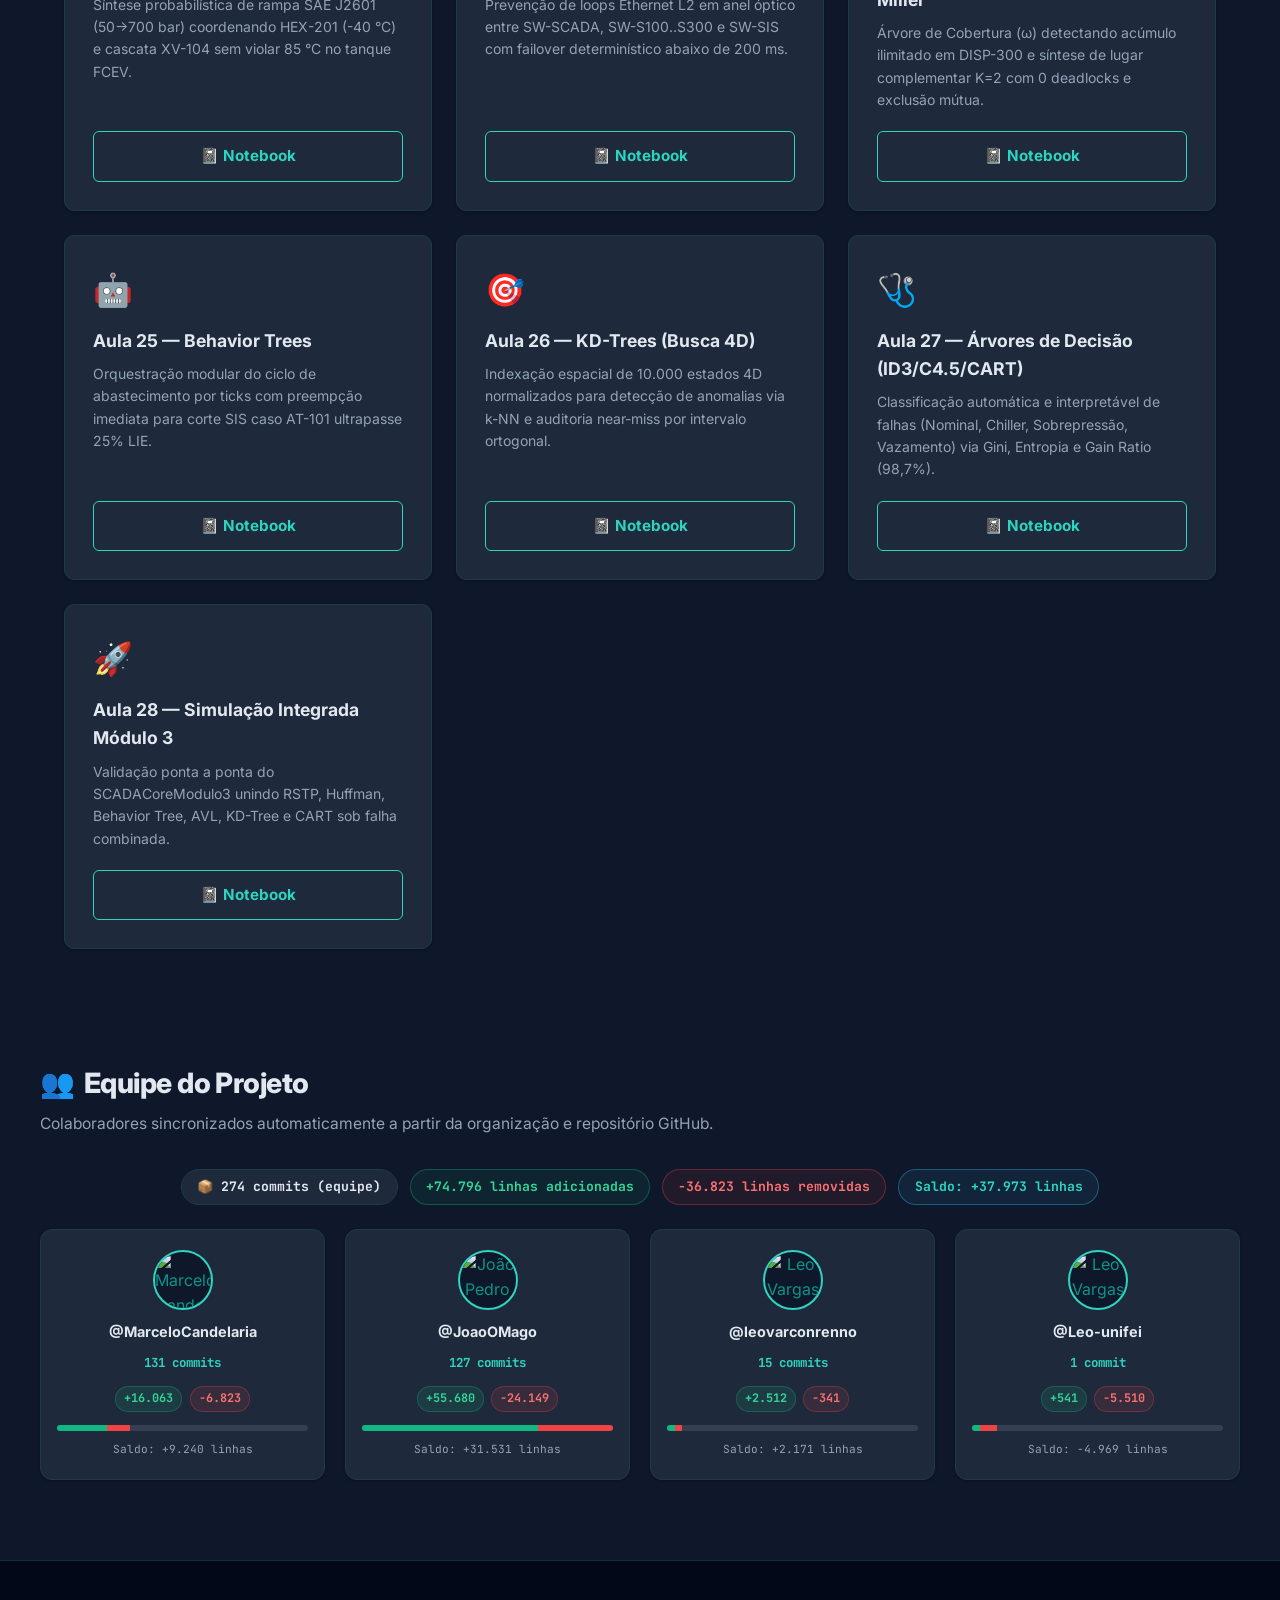
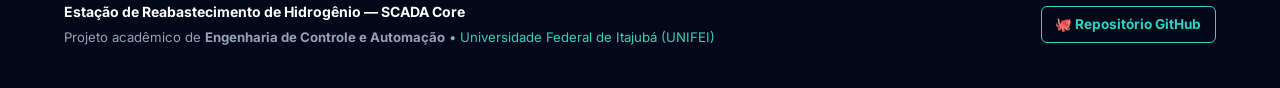
==== commit b20fe5c8: "adição linhas" ====
--- a/index.html
+++ b/index.html
@@ -686,6 +686,8 @@
         </p>
       </div>
 
+      <div id="team-stats-summary" class="team-stats-summary" aria-live="polite"></div>
+
       <div class="team-contributors-grid" id="team-contributors-grid" aria-live="polite">
         <!-- Renderizado dinamicamente via main.js -->
       </div>
--- a/assets/css/styles.css
+++ b/assets/css/styles.css
@@ -972,9 +972,32 @@
 /* --------------------------------------------------------------------------
    10. EQUIPE DO PROJETO (Colaboradores via GitHub API)
    -------------------------------------------------------------------------- */
+.team-stats-summary {
+  display: flex;
+  flex-wrap: wrap;
+  justify-content: center;
+  gap: 0.75rem;
+  margin-bottom: 1.5rem;
+}
+
+.team-stat-pill {
+  background-color: var(--bg-card);
+  border: 1px solid var(--border-color);
+  border-radius: 999px;
+  padding: 0.4rem 0.95rem;
+  font-size: 0.82rem;
+  font-weight: 700;
+  color: var(--text-main);
+  font-family: var(--font-mono);
+}
+
+.team-stat-pill.stat-add { color: #34d399; border-color: rgba(16, 185, 129, 0.35); background: rgba(16, 185, 129, 0.08); }
+.team-stat-pill.stat-del { color: #f87171; border-color: rgba(239, 68, 68, 0.35); background: rgba(239, 68, 68, 0.08); }
+.team-stat-pill.stat-net { color: var(--primary-light); border-color: rgba(56, 189, 248, 0.35); background: rgba(56, 189, 248, 0.08); }
+
 .team-contributors-grid {
   display: grid;
-  grid-template-columns: repeat(auto-fill, minmax(150px, 1fr));
+  grid-template-columns: repeat(auto-fit, minmax(210px, 1fr));
   gap: 1.25rem;
 }
 
@@ -1009,20 +1032,67 @@
 }
 
 .contributor-login {
-  font-size: 0.875rem;
+  font-size: 0.9rem;
   font-weight: 700;
   color: var(--text-main);
-  word-break: break-word;
+  word-break: keep-all;
 }
 
 .contributor-commits {
   font-family: var(--font-mono);
-  font-size: 0.75rem;
+  font-size: 0.78rem;
   color: var(--text-muted);
 }
 
 .contributor-commits strong {
   color: var(--primary-light);
+}
+
+.contributor-lines {
+  display: flex;
+  align-items: center;
+  justify-content: center;
+  gap: 0.45rem;
+  flex-wrap: wrap;
+  font-family: var(--font-mono);
+  font-size: 0.74rem;
+  font-weight: 700;
+  margin-top: 0.15rem;
+}
+
+.lines-added {
+  color: #34d399;
+  background: rgba(16, 185, 129, 0.12);
+  border: 1px solid rgba(16, 185, 129, 0.3);
+  padding: 0.15rem 0.5rem;
+  border-radius: 999px;
+}
+
+.lines-removed {
+  color: #f87171;
+  background: rgba(239, 68, 68, 0.12);
+  border: 1px solid rgba(239, 68, 68, 0.3);
+  padding: 0.15rem 0.5rem;
+  border-radius: 999px;
+}
+
+.contributor-diff-bar {
+  width: 100%;
+  height: 6px;
+  background: rgba(148, 163, 184, 0.18);
+  border-radius: 999px;
+  overflow: hidden;
+  display: flex;
+  margin-top: 0.15rem;
+}
+
+.diff-bar-add { background: #10b981; height: 100%; }
+.diff-bar-del { background: #ef4444; height: 100%; }
+
+.contributor-net {
+  font-family: var(--font-mono);
+  font-size: 0.7rem;
+  color: var(--text-muted);
 }
 
 /* Skeleton Loading para Colaboradores */
